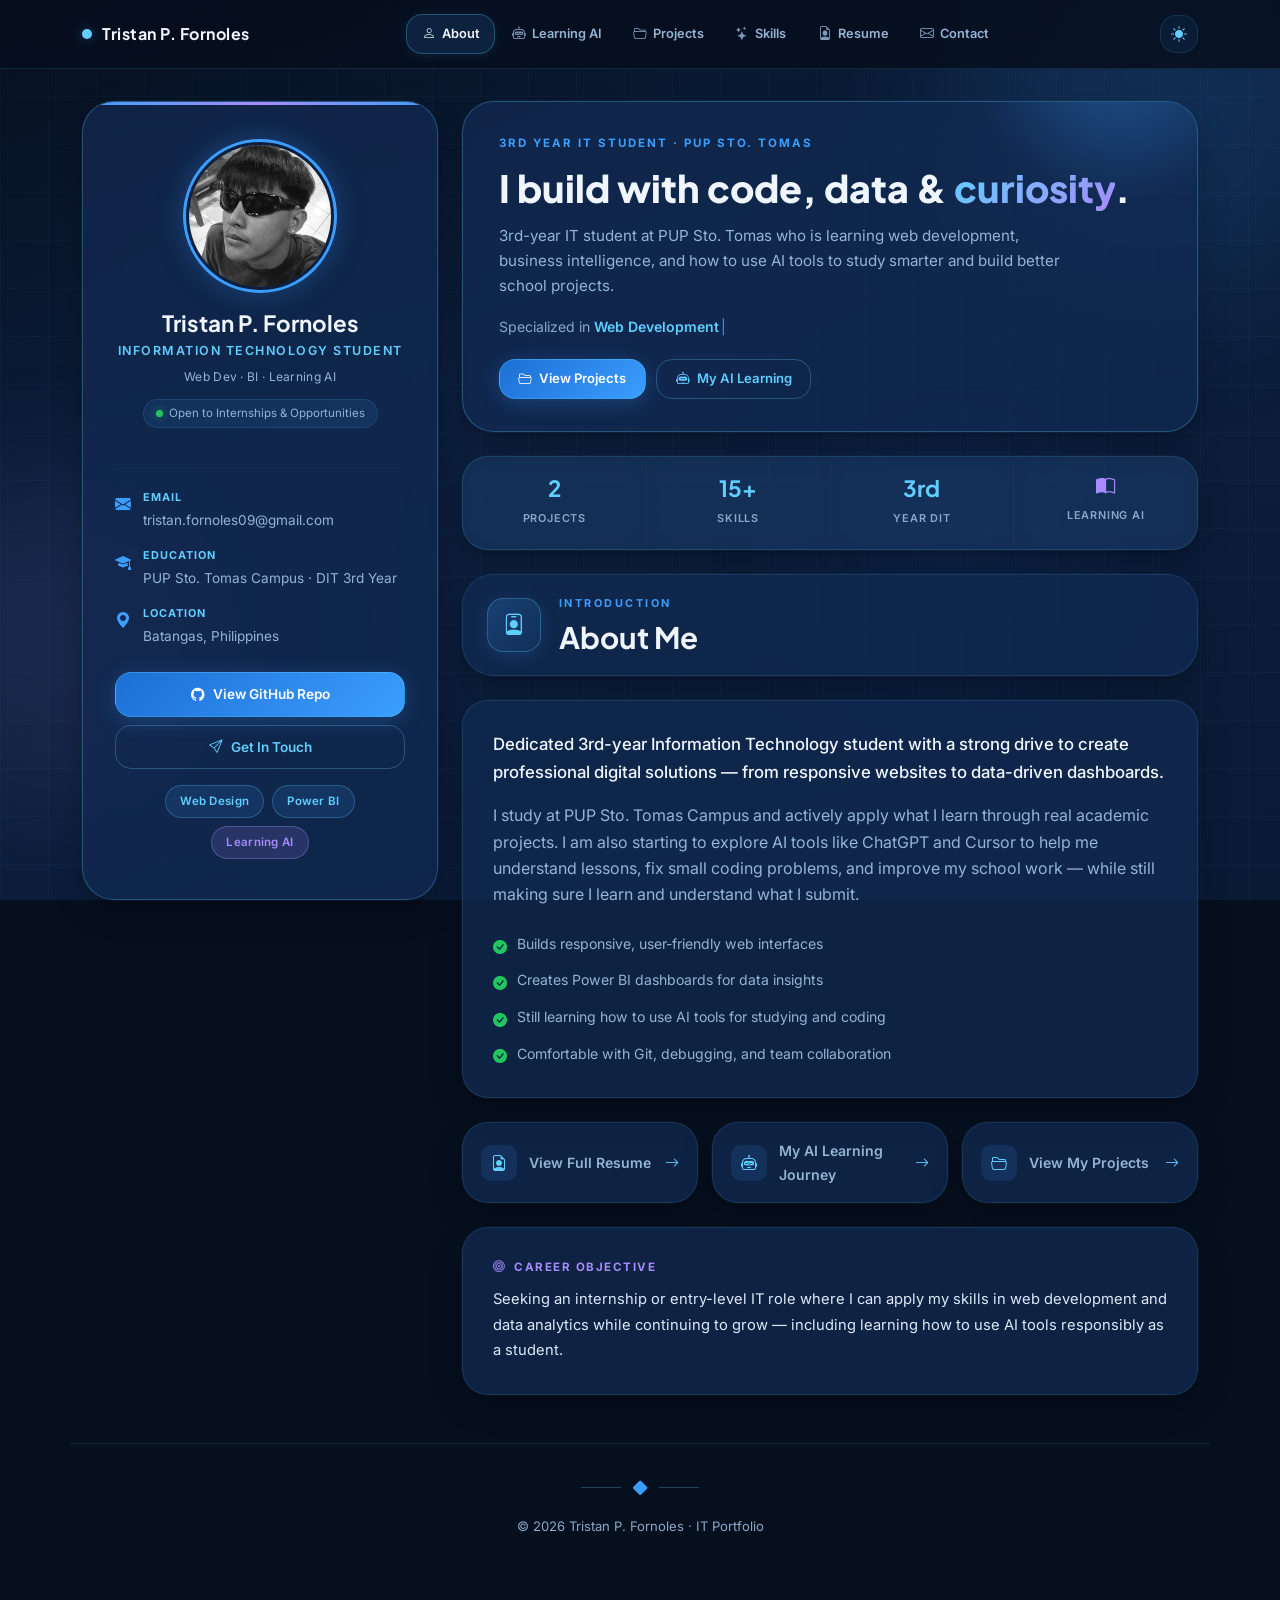
==== index.html @ d80a7897 "Update portfolio: remove Focus and set AI section to beginner learning tone" ====
<!DOCTYPE html>
<html lang="en">

<head>
    <meta charset="UTF-8">
    <meta name="viewport" content="width=device-width, initial-scale=1">
    <title>Tristan P. Fornoles | IT Portfolio</title>
    <meta name="description"
        content="Portfolio of Tristan P. Fornoles — 3rd Year IT Student skilled in web development, Power BI, data analytics, and currently learning how to use AI tools.">

    <link rel="preconnect" href="https://fonts.googleapis.com">
    <link rel="preconnect" href="https://fonts.gstatic.com" crossorigin>
    <link
        href="https://fonts.googleapis.com/css2?family=Inter:wght@400;500;600&family=Plus+Jakarta+Sans:wght@600;700;800&display=swap"
        rel="stylesheet">
    <link href="https://cdn.jsdelivr.net/npm/bootstrap@5.3.2/dist/css/bootstrap.min.css" rel="stylesheet">
    <link href="https://cdn.jsdelivr.net/npm/bootstrap-icons@1.11.3/font/bootstrap-icons.min.css" rel="stylesheet">
    <link rel="stylesheet" href="style_portfolio.css">
</head>

<body>

    <div class="bg-orbs" aria-hidden="true">
        <span class="orb orb-1"></span>
        <span class="orb orb-2"></span>
        <span class="orb orb-3"></span>
    </div>

    <header class="top-bar">
        <div class="container top-bar-inner">
            <a href="#about" class="brand-mark" data-nav="about">
                <span class="brand-dot"></span>
                Tristan P. Fornoles
            </a>
            <nav class="top-nav" aria-label="Main navigation">
                <a href="#about" data-nav="about"><i class="bi bi-person"></i> About</a>
                <a href="#ai" data-nav="ai"><i class="bi bi-robot"></i> Learning AI</a>
                <a href="#academic" data-nav="academic"><i class="bi bi-folder2-open"></i> Projects</a>
                <a href="#skills" data-nav="skills"><i class="bi bi-stars"></i> Skills</a>
                <a href="#resume" data-nav="resume"><i class="bi bi-file-earmark-person"></i> Resume</a>
                <a href="#contact" data-nav="contact"><i class="bi bi-envelope"></i> Contact</a>
            </nav>
            <div class="top-actions">
                <button type="button" class="icon-btn" id="themeToggle" aria-label="Toggle light mode">
                    <i class="bi bi-sun-fill"></i>
                </button>
                <button type="button" class="icon-btn menu-btn" id="menuToggle" aria-label="Open menu"
                    aria-expanded="false">
                    <i class="bi bi-list"></i>
                </button>
            </div>
        </div>
        <nav class="mobile-nav" id="mobileNav" aria-label="Mobile navigation">
            <a href="#about" data-nav="about"><i class="bi bi-person"></i> About</a>
            <a href="#ai" data-nav="ai"><i class="bi bi-robot"></i> Learning AI</a>
            <a href="#academic" data-nav="academic"><i class="bi bi-folder2-open"></i> Projects</a>
            <a href="#skills" data-nav="skills"><i class="bi bi-stars"></i> Skills</a>
            <a href="#resume" data-nav="resume"><i class="bi bi-file-earmark-person"></i> Resume</a>
            <a href="#contact" data-nav="contact"><i class="bi bi-envelope"></i> Contact</a>
        </nav>
    </header>

    <div class="container page-wrap pb-5">
        <div class="row g-4">

            <div class="col-lg-4">
                <div class="profile-card">
                    <div class="profile-img-container">
                        <img src="A02_tannnzxc/profgit.jpg" alt="Tristan P. Fornoles"
                            onerror="this.onerror=null;this.src='profile.jpg';">
                    </div>

                    <h3 class="profile-name">Tristan P. Fornoles</h3>
                    <p class="profile-role">Information Technology Student</p>
                    <p class="profile-tagline">Web Dev · BI · Learning AI</p>
                    <div class="profile-status">
                        <span class="status-dot"></span>
                        Open to Internships & Opportunities
                    </div>

                    <hr class="profile-divider">

                    <div class="profile-detail">
                        <div class="detail-row">
                            <i class="bi bi-envelope-fill"></i>
                            <div>
                                <strong>Email</strong>
                                <span>tristan.fornoles09@gmail.com</span>
                            </div>
                        </div>
                        <div class="detail-row">
                            <i class="bi bi-mortarboard-fill"></i>
                            <div>
                                <strong>Education</strong>
                                <span>PUP Sto. Tomas Campus · DIT 3rd Year</span>
                            </div>
                        </div>
                        <div class="detail-row">
                            <i class="bi bi-geo-alt-fill"></i>
                            <div>
                                <strong>Location</strong>
                                <span>Batangas, Philippines</span>
                            </div>
                        </div>
                    </div>

                    <div class="mt-4 d-grid gap-2">
                        <a href="https://github.com/tannnzxc/tannnzxc" target="_blank" rel="noopener"
                            class="btn btn-repo">
                            <i class="bi bi-github me-2"></i>View GitHub Repo
                        </a>
                        <a href="#contact" class="btn btn-outline-accent" data-nav="contact">
                            <i class="bi bi-send me-2"></i>Get In Touch
                        </a>
                    </div>

                    <div class="d-flex justify-content-center flex-wrap gap-2 mt-3">
                        <span class="badge-custom">Web Design</span>
                        <span class="badge-custom">Power BI</span>
                        <span class="badge-custom badge-ai">Learning AI</span>
                    </div>
                </div>
            </div>

            <div class="col-lg-8 main-content">

                <div class="page-views" id="pageViews">

                    <div class="page-view active" id="page-about" data-page="about">
                        <section class="hero-banner mb-4">
                            <div class="hero-glow"></div>
                            <p class="hero-eyebrow">3rd Year IT Student · PUP Sto. Tomas</p>
                            <h1 class="hero-title">I build with code, data &amp; <span class="gradient-text">curiosity</span>.
                            </h1>
                            <p class="hero-sub">
                                3rd-year IT student at PUP Sto. Tomas who is learning web development, business
                                intelligence, and how to use AI tools to study smarter and build better school projects.
                            </p>
                            <div class="hero-typed">
                                Specialized in <span id="typedText" class="typed-highlight"></span><span
                                    class="typed-cursor">|</span>
                            </div>
                            <div class="hero-actions">
                                <a href="#academic" class="btn btn-repo btn-sm-hero" data-nav="academic">
                                    <i class="bi bi-folder2-open me-2"></i>View Projects
                                </a>
                                <a href="#ai" class="btn btn-outline-accent btn-sm-hero" data-nav="ai">
                                    <i class="bi bi-robot me-2"></i>My AI Learning
                                </a>
                            </div>
                        </section>

                        <div class="stats-strip mb-4">
                            <div class="stat-item">
                                <strong data-count="2">0</strong>
                                <span>Projects</span>
                            </div>
                            <div class="stat-item">
                                <strong data-count="15" data-suffix="+">0+</strong>
                                <span>Skills</span>
                            </div>
                            <div class="stat-item">
                                <strong>3rd</strong>
                                <span>Year DIT</span>
                            </div>
                            <div class="stat-item stat-ai">
                                <strong><i class="bi bi-book-half"></i></strong>
                                <span>Learning AI</span>
                            </div>
                        </div>

                        <section class="page-section">
                            <div class="page-header">
                                <div class="page-header-icon"><i class="bi bi-person-badge"></i></div>
                                <div>
                                    <span class="section-label">Introduction</span>
                                    <h2 class="section-title mb-0">About Me</h2>
                                </div>
                            </div>
                            <div class="info-card about-card">
                                <p class="lead-highlight mb-3">
                                    Dedicated 3rd-year Information Technology student with a strong drive to create
                                    professional digital solutions — from responsive websites to data-driven dashboards.
                                </p>
                                <p class="lead-muted mb-4">
                                    I study at PUP Sto. Tomas Campus and actively apply what I learn through real
                                    academic
                                    projects. I am also starting to explore AI tools like ChatGPT and Cursor to help me
                                    understand lessons, fix small coding problems, and improve my school work — while
                                    still making sure I learn and understand what I submit.
                                </p>
                                <div class="about-highlights">
                                    <div class="highlight-item">
                                        <i class="bi bi-check-circle-fill"></i>
                                        <span>Builds responsive, user-friendly web interfaces</span>
                                    </div>
                                    <div class="highlight-item">
                                        <i class="bi bi-check-circle-fill"></i>
                                        <span>Creates Power BI dashboards for data insights</span>
                                    </div>
                                    <div class="highlight-item">
                                        <i class="bi bi-check-circle-fill"></i>
                                        <span>Still learning how to use AI tools for studying and coding</span>
                                    </div>
                                    <div class="highlight-item">
                                        <i class="bi bi-check-circle-fill"></i>
                                        <span>Comfortable with Git, debugging, and team collaboration</span>
                                    </div>
                                </div>
                            </div>

                            <div class="quick-nav-cards mt-4">
                                <a href="#resume" class="quick-nav-card quick-nav-resume" data-nav="resume">
                                    <i class="bi bi-file-earmark-person"></i>
                                    <span>View Full Resume</span>
                                    <i class="bi bi-arrow-right quick-arrow"></i>
                                </a>
                                <a href="#ai" class="quick-nav-card" data-nav="ai">
                                    <i class="bi bi-robot"></i>
                                    <span>My AI Learning Journey</span>
                                    <i class="bi bi-arrow-right quick-arrow"></i>
                                </a>
                                <a href="#academic" class="quick-nav-card" data-nav="academic">
                                    <i class="bi bi-folder2-open"></i>
                                    <span>View My Projects</span>
                                    <i class="bi bi-arrow-right quick-arrow"></i>
                                </a>
                            </div>

                            <div class="info-card objective-card mt-4">
                                <div class="objective-label"><i class="bi bi-bullseye"></i> Career Objective</div>
                                <p class="mb-0 objective-text">
                                    Seeking an internship or entry-level IT role where I can apply my skills in
                                    web development and data analytics while continuing to grow — including learning
                                    how to use AI tools responsibly as a student.
                                </p>
                            </div>
                        </section>
                    </div>

                    <div class="page-view" id="page-ai" data-page="ai">
                        <section class="page-section ai-section">
                            <div class="page-header">
                                <div class="page-header-icon page-header-icon-ai"><i class="bi bi-robot"></i></div>
                                <div>
                                    <span class="section-label">Still Learning</span>
                                    <h2 class="section-title mb-0">Learning to Use AI</h2>
                                </div>
                            </div>
                            <p class="section-intro ai-section-intro">
                                As a 3rd-year IT student, I am still a beginner when it comes to AI. I am not an expert
                                yet — I am just starting to learn how tools like ChatGPT and Cursor can help me study,
                                practice coding, and finish school projects. I always try to understand the answers I
                                get and use AI honestly as a student.
                            </p>

                            <div class="row g-4 mb-4">
                                <div class="col-md-6">
                                    <div class="ai-card">
                                        <div class="ai-card-top">
                                            <div class="ai-card-icon"><i class="bi bi-chat-dots"></i></div>
                                            <span class="ai-card-num">01</span>
                                        </div>
                                        <h5>Asking Basic Questions</h5>
                                        <p class="ai-card-text">
                                            I use ChatGPT to ask simple questions about IT topics, coding errors, and
                                            lessons I do not fully understand yet — then I read and practice the
                                            explanation on my own.
                                        </p>
                                        <span class="ai-card-tag">ChatGPT · Study Help</span>
                                    </div>
                                </div>
                                <div class="col-md-6">
                                    <div class="ai-card">
                                        <div class="ai-card-top">
                                            <div class="ai-card-icon"><i class="bi bi-terminal"></i></div>
                                            <span class="ai-card-num">02</span>
                                        </div>
                                        <h5>Trying AI in Coding</h5>
                                        <p class="ai-card-text">
                                            I am learning to use Cursor and similar tools to get small code suggestions,
                                            fix simple bugs, and see how other people write code — but I still review
                                            everything before submitting.
                                        </p>
                                        <span class="ai-card-tag">Cursor · Beginner</span>
                                    </div>
                                </div>
                                <div class="col-md-6">
                                    <div class="ai-card">
                                        <div class="ai-card-top">
                                            <div class="ai-card-icon"><i class="bi bi-pencil-square"></i></div>
                                            <span class="ai-card-num">03</span>
                                        </div>
                                        <h5>Learning Simple Prompts</h5>
                                        <p class="ai-card-text">
                                            I am still practicing how to write clear prompts — like explaining my
                                            problem, what language I use, and what output I need — so AI can give me
                                            better and easier-to-understand answers.
                                        </p>
                                        <span class="ai-card-tag">Basic Prompts</span>
                                    </div>
                                </div>
                                <div class="col-md-6">
                                    <div class="ai-card">
                                        <div class="ai-card-top">
                                            <div class="ai-card-icon"><i class="bi bi-journal-text"></i></div>
                                            <span class="ai-card-num">04</span>
                                        </div>
                                        <h5>Help with School Work</h5>
                                        <p class="ai-card-text">
                                            Sometimes I use AI to get ideas for documentation, README files, or report
                                            wording — then I rewrite it in my own words and check if it matches what I
                                            actually did in my project.
                                        </p>
                                        <span class="ai-card-tag">Docs · Reports</span>
                                    </div>
                                </div>
                            </div>

                            <div class="info-card ai-tools-card">
                                <div class="ai-tools-header">
                                    <div class="ai-tools-icon"><i class="bi bi-cpu"></i></div>
                                    <div>
                                        <h5 class="fw-bold mb-1">AI Tools I'm Exploring</h5>
                                        <p class="ai-tools-sub mb-0">Tools I am still learning to use as a student
                                        </p>
                                    </div>
                                </div>
                                <div class="ai-tool-grid">
                                    <div class="ai-tool-item">
                                        <span class="ai-tool-name"><i class="bi bi-chat-dots"></i> ChatGPT</span>
                                        <span class="ai-tool-desc">Asking questions &amp; studying IT topics</span>
                                    </div>
                                    <div class="ai-tool-item">
                                        <span class="ai-tool-name"><i class="bi bi-braces"></i> Cursor IDE</span>
                                        <span class="ai-tool-desc">Trying AI help while coding</span>
                                    </div>
                                    <div class="ai-tool-item">
                                        <span class="ai-tool-name"><i class="bi bi-github"></i> GitHub Copilot</span>
                                        <span class="ai-tool-desc">Still exploring code suggestions</span>
                                    </div>
                                    <div class="ai-tool-item">
                                        <span class="ai-tool-name"><i class="bi bi-search"></i> AI Search</span>
                                        <span class="ai-tool-desc">Finding tutorials &amp; explanations</span>
                                    </div>
                                </div>
                                <p class="ai-ethics-note mb-0 mt-3">
                                    <i class="bi bi-shield-check me-1"></i>
                                    I am still learning how to use AI properly. I do not copy answers blindly — I study
                                    them, test them, and make sure I understand my own work.
                                </p>
                            </div>
                        </section>
                    </div>

                    <div class="page-view" id="page-academic" data-page="academic">
                        <section class="page-section">
                            <div class="page-header">
                                <div class="page-header-icon"><i class="bi bi-folder2-open"></i></div>
                                <div>
                                    <span class="section-label">Portfolio</span>
                                    <h2 class="section-title mb-0">Academic Work</h2>
                                </div>
                            </div>
                            <div class="row g-4 projects-grid">
                                <div class="col-md-6">
                                    <div class="info-card project-card project-card-pro">
                                        <div class="project-meta">
                                            <span class="project-badge">Featured</span>
                                            <span class="project-tech">HTML · CSS · Bootstrap</span>
                                        </div>
                                        <div class="project-icon"><i class="bi bi-phone"></i></div>
                                        <h5 class="fw-bold mb-2">Activity 2 — Tannnzxc Store</h5>
                                        <p class="project-desc">Product specs page with glassmorphism UI design and
                                            detailed tech specifications for a modern mobile storefront.</p>
                                        <a href="A02_tannnzxc/index_A02.html" class="project-link">
                                            Visit Project <i class="bi bi-arrow-right"></i>
                                        </a>
                                    </div>
                                </div>

                                <div class="col-md-6">
                                    <div class="info-card project-card project-card-pro project-card-alt">
                                        <div class="project-meta">
                                            <span class="project-badge badge-warm">Live Demo</span>
                                            <span class="project-tech">JS · Bootstrap · API</span>
                                        </div>
                                        <div class="project-icon project-icon-warm"><i class="bi bi-cup-hot"></i></div>
                                        <h5 class="fw-bold mb-2">Midterms — The Coffee House</h5>
                                        <p class="project-desc">Interactive café menu with coffee, juices, desserts,
                                            and a full ordering system with cart and customization.</p>
                                        <a href="midtermss/index.html" class="project-link">
                                            Visit Project <i class="bi bi-arrow-right"></i>
                                        </a>
                                    </div>
                                </div>
                            </div>
                        </section>
                    </div>

                    <div class="page-view" id="page-skills" data-page="skills">
                        <section class="page-section">
                            <div class="page-header">
                                <div class="page-header-icon page-header-icon-skills"><i class="bi bi-stars"></i></div>
                                <div>
                                    <span class="section-label">Expertise</span>
                                    <h2 class="section-title mb-0">Technical Skills</h2>
                                </div>
                            </div>
                            <div class="row g-4 mb-4">

                                <div class="col-md-6">
                                    <div class="skill-card">
                                        <div class="skill-card-header">
                                            <div class="skill-icon dev"><i class="bi bi-code-slash"></i></div>
                                            <h6>Web Development</h6>
                                        </div>
                                        <div class="skill-tags">
                                            <span class="skill-tag">HTML &amp; CSS</span>
                                            <span class="skill-tag">Bootstrap</span>
                                            <span class="skill-tag">JavaScript</span>
                                            <span class="skill-tag">Responsive Design</span>
                                        </div>
                                    </div>
                                </div>

                                <div class="col-md-6">
                                    <div class="skill-card skill-card-ai">
                                        <div class="skill-card-header">
                                            <div class="skill-icon ai"><i class="bi bi-robot"></i></div>
                                            <h6>Learning AI</h6>
                                        </div>
                                        <div class="skill-tags">
                                            <span class="skill-tag highlight">ChatGPT Basics</span>
                                            <span class="skill-tag highlight">Cursor (Beginner)</span>
                                            <span class="skill-tag highlight">Simple Prompts</span>
                                            <span class="skill-tag highlight">AI for Studying</span>
                                        </div>
                                    </div>
                                </div>

                                <div class="col-md-6">
                                    <div class="skill-card">
                                        <div class="skill-card-header">
                                            <div class="skill-icon bi"><i class="bi bi-bar-chart-line"></i></div>
                                            <h6>Business Intelligence</h6>
                                        </div>
                                        <div class="skill-tags">
                                            <span class="skill-tag highlight">Power BI</span>
                                            <span class="skill-tag highlight">Dashboard Creation</span>
                                            <span class="skill-tag highlight">Data Analysis &amp; Reporting</span>
                                        </div>
                                    </div>
                                </div>

                                <div class="col-md-6">
                                    <div class="skill-card">
                                        <div class="skill-card-header">
                                            <div class="skill-icon tools"><i class="bi bi-tools"></i></div>
                                            <h6>Core Tools</h6>
                                        </div>
                                        <div class="skill-tags">
                                            <span class="skill-tag">VS Code / Cursor</span>
                                            <span class="skill-tag">Chrome DevTools</span>
                                            <span class="skill-tag">Git &amp; GitHub</span>
                                        </div>
                                    </div>
                                </div>
                            </div>

                            <div class="info-card skill-levels-card">
                                <h5 class="fw-bold mb-4">Proficiency Overview</h5>
                                <div class="skill-level">
                                    <div class="skill-level-head">
                                        <span>Web Development</span>
                                        <span>85%</span>
                                    </div>
                                    <div class="skill-bar">
                                        <div class="skill-bar-fill" data-width="85%"></div>
                                    </div>
                                </div>
                                <div class="skill-level">
                                    <div class="skill-level-head">
                                        <span>Learning to Use AI</span>
                                        <span>35%</span>
                                    </div>
                                    <div class="skill-bar">
                                        <div class="skill-bar-fill ai-bar" data-width="35%"></div>
                                    </div>
                                </div>
                                <div class="skill-level">
                                    <div class="skill-level-head">
                                        <span>Power BI &amp; Data</span>
                                        <span>75%</span>
                                    </div>
                                    <div class="skill-bar">
                                        <div class="skill-bar-fill bi-bar" data-width="75%"></div>
                                    </div>
                                </div>
                                <div class="skill-level mb-0">
                                    <div class="skill-level-head">
                                        <span>System Administration</span>
                                        <span>70%</span>
                                    </div>
                                    <div class="skill-bar">
                                        <div class="skill-bar-fill sys-bar" data-width="70%"></div>
                                    </div>
                                </div>
                            </div>
                        </section>
                    </div>

                    </section>
                </div>

                <div class="page-view" id="page-resume" data-page="resume">
                    <section class="page-section" id="resumePrint">
                        <div class="page-header">
                            <div class="page-header-icon page-header-icon-resume"><i
                                    class="bi bi-file-earmark-person"></i></div>
                            <div>
                                <span class="section-label">Professional Profile</span>
                                <h2 class="section-title mb-0">Resume Overview</h2>
                            </div>
                        </div>

                        <p class="section-intro mb-4">
                            A complete snapshot of my education, skills, and experience — ready for employers and
                            recruiters.
                        </p>

                        <div class="info-card resume-block mb-4">
                            <h5 class="resume-block-title"><i class="bi bi-bullseye"></i> Career Objective</h5>
                            <p class="resume-text mb-0">
                                Motivated 3rd-year IT student at PUP Sto. Tomas Campus with hands-on experience in
                                building responsive websites and Power BI dashboards. I am also beginning to learn how
                                AI tools can support my studies and school projects.
                                Looking to contribute to a team that values innovation, continuous learning, and
                                practical problem-solving.
                            </p>
                        </div>

                        <div class="row g-4 mb-4">
                            <div class="col-lg-6">
                                <div class="info-card resume-block h-100">
                                    <h5 class="resume-block-title"><i class="bi bi-mortarboard"></i> Education</h5>
                                    <div class="timeline">
                                        <div class="timeline-item">
                                            <div class="timeline-dot"></div>
                                            <div class="timeline-content">
                                                <span class="timeline-date">2024 — Present</span>
                                                <h6>Diploma in Information Technology</h6>
                                                <p class="resume-meta">Polytechnic University of the Philippines — Sto.
                                                    Tomas Campus</p>
                                                <p class="resume-text small mb-0">3rd Year · DIT · Web Development,
                                                    Business Intelligence, Learning AI Tools</p>
                                            </div>
                                        </div>
                                        <div class="timeline-item">
                                            <div class="timeline-dot"></div>
                                            <div class="timeline-content">
                                                <span class="timeline-date">2022 — 2024</span>
                                                <h6>Tanauan Institute</h6>
                                            </div>
                                        </div>
                                        <div class="timeline-item">
                                            <div class="timeline-dot timeline-dot-muted"></div>
                                            <div class="timeline-content">
                                                <span class="timeline-date">Relevant Coursework</span>
                                                <p class="resume-text small mb-0">Web Development · Database Systems ·
                                                    Networking · System Administration · Data Analytics · IT
                                                    Fundamentals</p>
                                            </div>
                                        </div>
                                    </div>
                                </div>
                            </div>
                            <div class="col-lg-6">
                                <div class="info-card resume-block h-100">
                                    <h5 class="resume-block-title"><i class="bi bi-briefcase"></i> Experience &amp;
                                        Projects</h5>
                                    <div class="timeline">
                                        <div class="timeline-item">
                                            <div class="timeline-dot"></div>
                                            <div class="timeline-content">
                                                <span class="timeline-date">Academic · 2025</span>
                                                <h6>The Coffee House — Full Web App</h6>
                                                <p class="resume-text small">Built an interactive café menu with
                                                    ordering system, cart, filters, and responsive UI using JavaScript
                                                    and Bootstrap.</p>
                                            </div>
                                        </div>
                                        <div class="timeline-item">
                                            <div class="timeline-dot"></div>
                                            <div class="timeline-content">
                                                <span class="timeline-date">Academic · 2025</span>
                                                <h6>Tannnzxc Store — Product Specs Page</h6>
                                                <p class="resume-text small">Designed a glassmorphism product page with
                                                    detailed mobile specifications and modern layout.</p>
                                            </div>
                                        </div>
                                        <div class="timeline-item">
                                            <div class="timeline-dot timeline-dot-muted"></div>
                                            <div class="timeline-content">
                                                <span class="timeline-date">Ongoing</span>
                                                <h6>Personal Portfolio &amp; GitHub</h6>
                                                <p class="resume-text small mb-0">Maintaining portfolio website and
                                                    academic projects on GitHub with version control best practices.</p>
                                            </div>
                                        </div>
                                    </div>
                                </div>
                            </div>
                        </div>

                        <div class="row g-4 mb-4">
                            <div class="col-md-6">
                                <div class="info-card resume-block h-100">
                                    <h5 class="resume-block-title"><i class="bi bi-award"></i> Certifications &amp;
                                        Learning</h5>
                                    <ul class="resume-list">
                                        <li><span class="resume-list-badge">In Progress</span> Cisco Networking &amp; IT
                                            Essentials</li>
                                        <li><span class="resume-list-badge">In Progress</span> Power BI &amp; Data
                                            Visualization</li>
                                        <li><span class="resume-list-badge">Completed</span> Web Development (HTML, CSS,
                                            Bootstrap, JS)</li>
                                        <li><span class="resume-list-badge">Completed</span> Git &amp; GitHub Version
                                            Control</li>
                                        <li><span class="resume-list-badge">Self-Study</span> Learning AI Tools
                                            (ChatGPT, Cursor — Beginner)</li>
                                        <li><span class="resume-list-badge">Academic</span> System Administration &amp;
                                            Networking Labs</li>
                                    </ul>
                                    <p class="resume-note mb-0"><i class="bi bi-info-circle me-1"></i> Update this
                                        section when you earn official certificates.</p>
                                </div>
                            </div>
                            <div class="col-md-6">
                                <div class="info-card resume-block h-100">
                                    <h5 class="resume-block-title"><i class="bi bi-people"></i> Soft Skills</h5>
                                    <div class="soft-skills-grid">
                                        <span class="soft-skill"><i class="bi bi-lightbulb"></i> Problem Solving</span>
                                        <span class="soft-skill"><i class="bi bi-people-fill"></i> Teamwork</span>
                                        <span class="soft-skill"><i class="bi bi-chat-dots"></i> Communication</span>
                                        <span class="soft-skill"><i class="bi bi-clock"></i> Time Management</span>
                                        <span class="soft-skill"><i class="bi bi-arrow-repeat"></i> Adaptability</span>
                                        <span class="soft-skill"><i class="bi bi-search"></i> Critical Thinking</span>
                                        <span class="soft-skill"><i class="bi bi-book"></i> Fast Learner</span>
                                        <span class="soft-skill"><i class="bi bi-shield-check"></i>
                                            Accountability</span>
                                    </div>
                                    <h6 class="resume-subtitle mt-4">Languages</h6>
                                    <div class="lang-bars">
                                        <div class="lang-item">
                                            <span>English</span>
                                            <div class="lang-bar">
                                                <div class="lang-fill" style="width:85%"></div>
                                            </div>
                                            <span class="lang-level">Professional</span>
                                        </div>
                                        <div class="lang-item">
                                            <span>Filipino</span>
                                            <div class="lang-bar">
                                                <div class="lang-fill" style="width:100%"></div>
                                            </div>
                                            <span class="lang-level">Native</span>
                                        </div>
                                    </div>
                                </div>
                            </div>
                        </div>

                        <div class="info-card resume-block resume-goals">
                            <h5 class="resume-block-title"><i class="bi bi-rocket-takeoff"></i> Career Goals</h5>
                            <div class="goals-grid">
                                <div class="goal-item">
                                    <strong>Short-term</strong>
                                    <p class="mb-0">Secure an IT internship and contribute to real-world web or data
                                        projects.</p>
                                </div>
                                <div class="goal-item">
                                    <strong>Mid-term</strong>
                                    <p class="mb-0">Grow as a full-stack or BI developer with industry certifications.
                                    </p>
                                </div>
                                <div class="goal-item">
                                    <strong>Long-term</strong>
                                    <p class="mb-0">Keep learning IT skills and explore how AI can help in real projects.
                                    </p>
                                </div>
                            </div>
                        </div>
                    </section>
                </div>

                <div class="page-view" id="page-contact" data-page="contact">
                    <section class="page-section">
                        <div class="page-header">
                            <div class="page-header-icon page-header-icon-contact"><i class="bi bi-envelope-heart"></i>
                            </div>
                            <div>
                                <span class="section-label">Let's Connect</span>
                                <h2 class="section-title mb-0">Contact Me</h2>
                            </div>
                        </div>
                        <div class="info-card contact-card">
                            <p class="lead-muted mb-4">
                                Interested in an internship, freelance project, or collaboration? I'd love to hear from
                                you.
                            </p>
                            <div class="contact-info-grid mb-4">
                                <div class="contact-info-item">
                                    <i class="bi bi-envelope-fill"></i>
                                    <div>
                                        <strong>Email</strong>
                                        <span>tristan.fornoles09@gmail.com</span>
                                    </div>
                                </div>
                                <div class="contact-info-item">
                                    <i class="bi bi-geo-alt-fill"></i>
                                    <div>
                                        <strong>Location</strong>
                                        <span>Batangas, Philippines</span>
                                    </div>
                                </div>
                                <div class="contact-info-item">
                                    <i class="bi bi-mortarboard-fill"></i>
                                    <div>
                                        <strong>Education</strong>
                                        <span>PUP Sto. Tomas · DIT 3rd Year</span>
                                    </div>
                                </div>
                            </div>
                            <div class="contact-actions">
                                <a href="mailto:tristan.fornoles09@gmail.com" class="btn btn-repo">
                                    <i class="bi bi-envelope me-2"></i>Send Email
                                </a>
                                <button type="button" class="btn btn-outline-accent" id="copyEmail"
                                    data-email="tristan.fornoles09@gmail.com">
                                    <i class="bi bi-clipboard me-2"></i>Copy Email
                                </button>
                                <a href="#resume" class="btn btn-resume-outline" data-nav="resume">
                                    <i class="bi bi-file-earmark-person me-2"></i>View Resume
                                </a>
                                <a href="https://github.com/tannnzxc" target="_blank" rel="noopener"
                                    class="btn btn-ghost">
                                    <i class="bi bi-github me-2"></i>GitHub Profile
                                </a>
                            </div>
                        </div>
                    </section>
                </div>

            </div>

            <footer class="site-footer-portfolio">
                <div class="footer-divider">
                    <span></span>
                    <i class="bi bi-diamond-fill"></i>
                    <span></span>
                </div>
                <p class="mb-0">&copy; 2026 Tristan P. Fornoles · IT Portfolio</p>
            </footer>

        </div>
    </div>
    </div>

    <button type="button" class="back-top" id="backTop" aria-label="Back to top">
        <i class="bi bi-arrow-up"></i>
    </button>

    <div class="toast-msg" id="toast" role="status" aria-live="polite"></div>

    <div class="page-loader" id="pageLoader" aria-hidden="true"></div>

    <script src="portfolio.js"></script>
</body>

</html>
---- style_portfolio.css ----
:root {
    --bg-deep: #060f1e;
    --bg-mid: #0c1f3d;
    --bg-light: #122a52;
    --surface: rgba(18, 42, 82, 0.75);
    --surface-solid: #132d56;
    --surface-hover: rgba(22, 52, 98, 0.9);
    --text: #f0f6ff;
    --text-muted: #94b4d4;
    --text-dim: #8aa8c8;
    --text-readable: #dceaf8;
    --text-body: #bdd4ee;
    --primary: #3b9eff;
    --primary-glow: rgba(59, 158, 255, 0.35);
    --accent: #60cfff;
    --accent-gold: #c9a84c;
    --accent-ai: #a78bfa;
    --accent-ai-glow: rgba(167, 139, 250, 0.35);
    --border: rgba(96, 207, 255, 0.12);
    --border-bright: rgba(96, 207, 255, 0.28);
    --shadow: 0 8px 32px rgba(0, 0, 0, 0.35);
    --shadow-glow: 0 8px 32px rgba(59, 158, 255, 0.15);
    --shadow-card: 0 4px 6px rgba(0, 0, 0, 0.12), 0 12px 32px rgba(0, 0, 0, 0.22), 0 0 0 1px rgba(96, 207, 255, 0.06);
    --shadow-card-hover: 0 8px 16px rgba(0, 0, 0, 0.18), 0 20px 48px rgba(59, 158, 255, 0.18), 0 0 0 1px rgba(96, 207, 255, 0.14);
    --radius: 26px;
    --radius-sm: 16px;
    --radius-lg: 32px;
    --font-display: 'Plus Jakarta Sans', system-ui, sans-serif;
    --font-body: 'Inter', system-ui, sans-serif;
    --orb-opacity: 0.55;
}

[data-theme="light"] {
    --bg-deep: #e8f0fa;
    --bg-mid: #d4e4f7;
    --bg-light: #c5d9f2;
    --surface: rgba(255, 255, 255, 0.88);
    --surface-solid: #ffffff;
    --surface-hover: rgba(255, 255, 255, 0.95);
    --text: #0a1628;
    --text-muted: #3d5a80;
    --text-dim: #5c7a9e;
    --text-readable: #1e3a5f;
    --text-body: #2d4a6e;
    --primary: #1d6fd4;
    --primary-glow: rgba(29, 111, 212, 0.25);
    --accent: #0e7fd4;
    --border: rgba(29, 111, 212, 0.15);
    --border-bright: rgba(29, 111, 212, 0.3);
    --shadow: 0 8px 32px rgba(10, 22, 40, 0.1);
    --shadow-glow: 0 8px 32px rgba(29, 111, 212, 0.12);
    --shadow-card: 0 4px 6px rgba(10, 22, 40, 0.04), 0 12px 32px rgba(10, 22, 40, 0.08), 0 0 0 1px rgba(29, 111, 212, 0.08);
    --shadow-card-hover: 0 8px 16px rgba(10, 22, 40, 0.08), 0 20px 48px rgba(29, 111, 212, 0.14), 0 0 0 1px rgba(29, 111, 212, 0.15);
    --orb-opacity: 0.25;
}

[data-theme="light"] body::before {
    background-image:
        linear-gradient(rgba(29, 111, 212, 0.05) 1px, transparent 1px),
        linear-gradient(90deg, rgba(29, 111, 212, 0.05) 1px, transparent 1px);
}

* { box-sizing: border-box; }

html { scroll-behavior: smooth; }

body {
    background: var(--bg-deep);
    background-image:
        linear-gradient(160deg, var(--bg-deep) 0%, var(--bg-mid) 40%, #0a1a35 100%),
        radial-gradient(ellipse at 20% 0%, rgba(59, 158, 255, 0.18) 0%, transparent 55%),
        radial-gradient(ellipse at 80% 100%, rgba(37, 99, 235, 0.12) 0%, transparent 50%);
    background-attachment: fixed;
    color: var(--text);
    font-family: var(--font-body);
    min-height: 100vh;
    line-height: 1.65;
    transition: background 0.4s, color 0.3s;
}

[data-theme="light"] body {
    background-image:
        linear-gradient(160deg, var(--bg-deep) 0%, var(--bg-mid) 50%, #c8daf0 100%),
        radial-gradient(ellipse at 20% 0%, rgba(29, 111, 212, 0.12) 0%, transparent 55%);
}

body::before {
    content: '';
    position: fixed;
    inset: 0;
    background-image:
        linear-gradient(rgba(96, 207, 255, 0.03) 1px, transparent 1px),
        linear-gradient(90deg, rgba(96, 207, 255, 0.03) 1px, transparent 1px);
    background-size: 48px 48px;
    pointer-events: none;
    z-index: 0;
}

.bg-orbs {
    position: fixed;
    inset: 0;
    pointer-events: none;
    z-index: 0;
    overflow: hidden;
}

.orb {
    position: absolute;
    border-radius: 50%;
    filter: blur(80px);
    opacity: var(--orb-opacity);
    animation: floatOrb 18s ease-in-out infinite;
}

.orb-1 {
    width: 420px;
    height: 420px;
    background: rgba(59, 158, 255, 0.22);
    top: -120px;
    right: -80px;
}

.orb-2 {
    width: 320px;
    height: 320px;
    background: rgba(167, 139, 250, 0.18);
    bottom: 10%;
    left: -100px;
    animation-delay: -6s;
}

.orb-3 {
    width: 260px;
    height: 260px;
    background: rgba(37, 99, 235, 0.15);
    top: 45%;
    right: 15%;
    animation-delay: -12s;
}

@keyframes floatOrb {
    0%, 100% { transform: translate(0, 0) scale(1); }
    33% { transform: translate(30px, -20px) scale(1.05); }
    66% { transform: translate(-20px, 25px) scale(0.95); }
}

.page-wrap {
    position: relative;
    z-index: 1;
}

.top-bar {
    background: rgba(6, 15, 30, 0.85);
    backdrop-filter: blur(16px);
    border-bottom: 1px solid var(--border);
    padding: 0.85rem 0 0;
    margin-bottom: 2rem;
    position: sticky;
    top: 0;
    z-index: 100;
    transition: box-shadow 0.3s, background 0.3s;
}

[data-theme="light"] .top-bar {
    background: rgba(255, 255, 255, 0.9);
}

.top-bar.scrolled {
    box-shadow: 0 4px 24px rgba(0, 0, 0, 0.2);
}

.top-bar-inner {
    display: flex;
    align-items: center;
    justify-content: space-between;
    gap: 1rem;
    padding-bottom: 0.85rem;
}

.brand-mark {
    font-family: var(--font-display);
    font-weight: 700;
    font-size: 1rem;
    color: var(--text);
    letter-spacing: 0.5px;
    display: flex;
    align-items: center;
    gap: 10px;
    text-decoration: none;
}

.brand-dot {
    width: 10px;
    height: 10px;
    border-radius: 50%;
    background: var(--accent);
    box-shadow: 0 0 12px var(--primary-glow);
    animation: pulse 2.5s ease infinite;
}

@keyframes pulse {
    0%, 100% { opacity: 1; box-shadow: 0 0 12px var(--primary-glow); }
    50% { opacity: 0.7; box-shadow: 0 0 20px var(--primary-glow); }
}

.top-nav {
    display: flex;
    gap: 0.15rem;
}

.top-nav a,
.mobile-nav a {
    color: var(--text-muted);
    text-decoration: none;
    font-size: 0.8rem;
    font-weight: 600;
    padding: 0.5rem 0.9rem;
    border-radius: var(--radius-sm);
    transition: color 0.2s, background 0.2s, box-shadow 0.2s;
    display: inline-flex;
    align-items: center;
    gap: 6px;
}

.top-nav a i,
.mobile-nav a i {
    font-size: 0.85rem;
    opacity: 0.85;
}

.top-nav a:hover,
.top-nav a.active,
.mobile-nav a:hover,
.mobile-nav a.active {
    color: var(--text);
    background: rgba(59, 158, 255, 0.14);
    box-shadow: 0 2px 12px rgba(59, 158, 255, 0.12);
}

.top-nav a.active,
.mobile-nav a.active {
    border: 1px solid var(--border-bright);
}

.top-actions {
    display: flex;
    align-items: center;
    gap: 0.35rem;
}

.icon-btn {
    width: 38px;
    height: 38px;
    border-radius: var(--radius-sm);
    border: 1px solid var(--border);
    background: rgba(59, 158, 255, 0.08);
    color: var(--accent);
    display: flex;
    align-items: center;
    justify-content: center;
    cursor: pointer;
    transition: background 0.2s, border-color 0.2s, transform 0.2s;
}

.icon-btn:hover {
    background: rgba(59, 158, 255, 0.18);
    border-color: var(--border-bright);
    transform: translateY(-1px);
}

.menu-btn { display: none; }

.mobile-nav {
    display: none;
    flex-direction: column;
    gap: 0.25rem;
    padding: 0 0 1rem;
    border-top: 1px solid var(--border);
    margin-top: 0;
    max-height: 0;
    overflow: hidden;
    opacity: 0;
    transition: max-height 0.35s ease, opacity 0.3s, padding 0.3s;
}

.mobile-nav.open {
    display: flex;
    max-height: 320px;
    opacity: 1;
    padding: 0.75rem 0 1rem;
}

.hero-banner {
    position: relative;
    background: var(--surface);
    backdrop-filter: blur(20px);
    border: 1px solid var(--border-bright);
    border-radius: var(--radius-lg);
    padding: 2rem 2.25rem;
    overflow: hidden;
    box-shadow: var(--shadow-card);
    transition: box-shadow 0.35s ease;
}

.hero-banner:hover {
    box-shadow: var(--shadow-card-hover);
}

.hero-glow {
    position: absolute;
    top: -60%;
    right: -10%;
    width: 300px;
    height: 300px;
    background: radial-gradient(circle, var(--primary-glow) 0%, transparent 70%);
    pointer-events: none;
}

.hero-eyebrow {
    font-size: 0.72rem;
    font-weight: 700;
    letter-spacing: 2px;
    text-transform: uppercase;
    color: var(--primary);
    margin-bottom: 0.75rem;
}

.hero-title {
    font-family: var(--font-display);
    font-weight: 800;
    font-size: clamp(1.65rem, 4vw, 2.35rem);
    line-height: 1.2;
    margin-bottom: 0.85rem;
    color: var(--text);
}

.gradient-text {
    background: linear-gradient(135deg, var(--accent), var(--accent-ai));
    -webkit-background-clip: text;
    background-clip: text;
    -webkit-text-fill-color: transparent;
}

.hero-sub {
    color: var(--text-muted);
    font-size: 0.95rem;
    max-width: 580px;
    margin-bottom: 1rem;
}

.hero-typed {
    font-size: 0.88rem;
    color: var(--text-dim);
    margin-bottom: 1.35rem;
    min-height: 1.5em;
}

.typed-highlight {
    color: var(--accent);
    font-weight: 600;
}

.typed-cursor {
    color: var(--primary);
    animation: blink 1s step-end infinite;
    margin-left: 2px;
}

@keyframes blink {
    50% { opacity: 0; }
}

.hero-actions {
    display: flex;
    flex-wrap: wrap;
    gap: 0.65rem;
}

.btn-sm-hero {
    padding: 0.55rem 1.15rem !important;
    font-size: 0.82rem !important;
}

.profile-card {
    background: var(--surface);
    backdrop-filter: blur(20px);
    border-radius: var(--radius-lg);
    padding: 2.5rem 2rem;
    border: 1px solid var(--border-bright);
    box-shadow: var(--shadow-card);
    position: sticky;
    top: 80px;
    text-align: center;
    overflow: hidden;
    transition: box-shadow 0.35s ease, transform 0.35s ease;
}

.profile-card:hover {
    box-shadow: var(--shadow-card-hover);
    transform: translateY(-2px);
}

.profile-card::before {
    content: '';
    position: absolute;
    top: 0;
    left: 0;
    right: 0;
    height: 3px;
    background: linear-gradient(90deg, var(--primary), var(--accent-ai), var(--primary));
}

.profile-img-container {
    width: 148px;
    height: 148px;
    border-radius: 50%;
    margin: 0 auto 1.25rem;
    overflow: hidden;
    border: 3px solid var(--bg-mid);
    outline: 3px solid var(--primary);
    box-shadow: 0 0 30px var(--primary-glow);
    background: var(--bg-light);
    position: relative;
}

.profile-img-container img {
    width: 100%;
    height: 100%;
    object-fit: cover;
    display: block;
}

.profile-name {
    font-family: var(--font-display);
    font-weight: 700;
    font-size: 1.4rem;
    color: var(--text);
    margin-bottom: 0.3rem;
}

.profile-role {
    color: var(--accent);
    font-size: 0.78rem;
    font-weight: 600;
    letter-spacing: 1.5px;
    text-transform: uppercase;
    margin-bottom: 0.35rem;
}

.profile-tagline {
    font-size: 0.75rem;
    color: var(--text-muted);
    margin-bottom: 0.65rem;
    letter-spacing: 0.3px;
}

.profile-status {
    display: inline-flex;
    align-items: center;
    gap: 6px;
    font-size: 0.72rem;
    color: var(--text-muted);
    background: rgba(59, 158, 255, 0.1);
    border: 1px solid var(--border);
    padding: 4px 12px;
    border-radius: 50px;
    margin-bottom: 1.25rem;
}

.status-dot {
    width: 7px;
    height: 7px;
    border-radius: 50%;
    background: #22c55e;
    box-shadow: 0 0 8px rgba(34, 197, 94, 0.6);
}

.profile-divider {
    border: none;
    border-top: 1px solid var(--border);
    margin: 1.25rem 0;
}

.profile-detail {
    text-align: left;
    font-size: 0.85rem;
}

.profile-detail strong {
    color: var(--accent);
    font-size: 0.68rem;
    text-transform: uppercase;
    letter-spacing: 1px;
    display: block;
    margin-bottom: 2px;
}

.profile-detail span {
    color: var(--text-muted);
}

.detail-row {
    display: flex;
    align-items: flex-start;
    gap: 12px;
    margin-bottom: 1rem;
}

.detail-row i {
    color: var(--primary);
    font-size: 1rem;
    margin-top: 2px;
    flex-shrink: 0;
}

.btn-repo {
    background: linear-gradient(135deg, #1d6fd4, var(--primary));
    color: white;
    border: 1px solid rgba(96, 207, 255, 0.3);
    border-radius: var(--radius-sm);
    font-weight: 600;
    font-size: 0.85rem;
    padding: 0.7rem 1rem;
    transition: transform 0.2s, box-shadow 0.2s;
    text-decoration: none;
    display: inline-flex;
    align-items: center;
    justify-content: center;
    box-shadow: 0 4px 20px rgba(59, 158, 255, 0.25);
}

.btn-repo:hover {
    color: white;
    transform: translateY(-2px);
    box-shadow: 0 8px 28px rgba(59, 158, 255, 0.4);
}

.btn-outline-accent {
    background: transparent;
    color: var(--accent);
    border: 1px solid var(--border-bright);
    border-radius: var(--radius-sm);
    font-weight: 600;
    font-size: 0.85rem;
    padding: 0.7rem 1rem;
    text-decoration: none;
    display: inline-flex;
    align-items: center;
    justify-content: center;
    transition: background 0.2s, transform 0.2s, color 0.2s;
    cursor: pointer;
}

.btn-outline-accent:hover {
    background: rgba(59, 158, 255, 0.12);
    color: var(--text);
    transform: translateY(-2px);
}

.btn-ghost {
    background: rgba(6, 15, 30, 0.3);
    color: var(--text-muted);
    border: 1px solid var(--border);
    border-radius: 12px;
    font-weight: 600;
    font-size: 0.85rem;
    padding: 0.7rem 1rem;
    text-decoration: none;
    display: inline-flex;
    align-items: center;
    justify-content: center;
    transition: background 0.2s, color 0.2s, transform 0.2s;
}

[data-theme="light"] .btn-ghost {
    background: rgba(255, 255, 255, 0.6);
}

.btn-ghost:hover {
    background: rgba(59, 158, 255, 0.1);
    color: var(--text);
    transform: translateY(-2px);
}

.btn-resume {
    background: linear-gradient(135deg, #7c3aed, #a78bfa);
    color: white;
    border: 1px solid rgba(167, 139, 250, 0.4);
    border-radius: var(--radius-sm);
    font-weight: 600;
    font-size: 0.85rem;
    padding: 0.7rem 1rem;
    cursor: pointer;
    display: inline-flex;
    align-items: center;
    justify-content: center;
    box-shadow: 0 4px 20px rgba(167, 139, 250, 0.3);
    transition: transform 0.2s, box-shadow 0.2s;
}

.btn-resume:hover {
    color: white;
    transform: translateY(-2px);
    box-shadow: 0 8px 28px rgba(167, 139, 250, 0.45);
}

.btn-resume-outline {
    background: rgba(167, 139, 250, 0.1);
    color: #c4b5fd;
    border: 1px solid rgba(167, 139, 250, 0.35);
    border-radius: var(--radius-sm);
    font-weight: 600;
    font-size: 0.85rem;
    padding: 0.7rem 1rem;
    text-decoration: none;
    display: inline-flex;
    align-items: center;
    justify-content: center;
    transition: background 0.2s, transform 0.2s, color 0.2s;
    cursor: pointer;
}

.btn-resume-outline:hover {
    background: rgba(167, 139, 250, 0.2);
    color: var(--text);
    transform: translateY(-2px);
}

.objective-card {
    border-left: 4px solid var(--accent-ai);
    background: linear-gradient(135deg, var(--surface) 0%, rgba(167, 139, 250, 0.06) 100%);
}

.objective-label {
    font-size: 0.72rem;
    font-weight: 700;
    letter-spacing: 1.5px;
    text-transform: uppercase;
    color: var(--accent-ai);
    margin-bottom: 0.65rem;
    display: flex;
    align-items: center;
    gap: 8px;
}

.objective-text {
    color: var(--text-readable);
    font-size: 0.92rem;
    line-height: 1.75;
}

[data-theme="light"] .objective-text {
    color: var(--text-body);
}

.quick-nav-resume {
    border-color: rgba(167, 139, 250, 0.25);
}

.quick-nav-resume i:first-child {
    background: rgba(167, 139, 250, 0.15);
    color: var(--accent-ai);
}

.page-header-icon-resume {
    background: linear-gradient(135deg, rgba(124, 58, 237, 0.28), rgba(167, 139, 250, 0.12));
    color: #c4b5fd;
    border-color: rgba(167, 139, 250, 0.35);
    box-shadow: 0 4px 18px rgba(167, 139, 250, 0.22);
}

.resume-actions-bar {
    display: flex;
    align-items: center;
    justify-content: space-between;
    gap: 1rem;
    flex-wrap: wrap;
    padding: 1rem 1.25rem;
    background: var(--surface);
    border: 1px solid var(--border-bright);
    border-radius: var(--radius);
    box-shadow: var(--shadow-card);
}

.resume-actions-text {
    color: var(--text-muted);
    font-size: 0.88rem;
    max-width: 520px;
}

.resume-block {
    border-radius: var(--radius-lg);
}

.resume-block-title {
    font-family: var(--font-display);
    font-weight: 700;
    font-size: 1rem;
    color: var(--text);
    margin-bottom: 1.15rem;
    display: flex;
    align-items: center;
    gap: 10px;
}

.resume-block-title i {
    color: var(--accent);
    font-size: 1.1rem;
}

.resume-text {
    color: var(--text-readable);
    line-height: 1.75;
    font-size: 0.9rem;
}

[data-theme="light"] .resume-text {
    color: var(--text-body);
}

.resume-meta {
    color: var(--accent);
    font-size: 0.82rem;
    font-weight: 600;
    margin-bottom: 0.35rem;
}

.timeline {
    position: relative;
    padding-left: 1.5rem;
}

.timeline::before {
    content: '';
    position: absolute;
    left: 5px;
    top: 8px;
    bottom: 8px;
    width: 2px;
    background: linear-gradient(180deg, var(--primary), var(--accent-ai));
    border-radius: 2px;
    opacity: 0.5;
}

.timeline-item {
    position: relative;
    padding-bottom: 1.25rem;
}

.timeline-item:last-child {
    padding-bottom: 0;
}

.timeline-dot {
    position: absolute;
    left: -1.5rem;
    top: 4px;
    width: 12px;
    height: 12px;
    border-radius: 50%;
    background: var(--accent);
    border: 2px solid var(--bg-deep);
    box-shadow: 0 0 10px var(--primary-glow);
}

.timeline-dot-muted {
    background: var(--text-dim);
    box-shadow: none;
}

.timeline-date {
    font-size: 0.68rem;
    font-weight: 700;
    letter-spacing: 1px;
    text-transform: uppercase;
    color: var(--primary);
    display: block;
    margin-bottom: 0.25rem;
}

.timeline-content h6 {
    font-family: var(--font-display);
    font-weight: 700;
    font-size: 0.92rem;
    color: var(--text);
    margin-bottom: 0.35rem;
}

.resume-list {
    list-style: none;
    padding: 0;
    margin: 0 0 1rem;
}

.resume-list li {
    display: flex;
    align-items: flex-start;
    gap: 10px;
    padding: 0.65rem 0;
    border-bottom: 1px solid var(--border);
    color: var(--text-readable);
    font-size: 0.88rem;
}

.resume-list li:last-child {
    border-bottom: none;
}

.resume-list-badge {
    font-size: 0.62rem;
    font-weight: 700;
    text-transform: uppercase;
    letter-spacing: 0.5px;
    padding: 3px 8px;
    border-radius: 50px;
    background: rgba(59, 158, 255, 0.15);
    color: var(--accent);
    border: 1px solid var(--border-bright);
    white-space: nowrap;
    flex-shrink: 0;
}

.resume-note {
    font-size: 0.78rem;
    color: var(--text-dim);
    padding: 0.65rem 0.85rem;
    background: rgba(59, 158, 255, 0.08);
    border-radius: var(--radius-sm);
    border: 1px solid var(--border);
}

.soft-skills-grid {
    display: grid;
    grid-template-columns: repeat(2, 1fr);
    gap: 0.65rem;
}

.soft-skill {
    display: flex;
    align-items: center;
    gap: 8px;
    padding: 0.6rem 0.85rem;
    background: rgba(6, 15, 30, 0.4);
    border: 1px solid var(--border);
    border-radius: var(--radius-sm);
    font-size: 0.8rem;
    font-weight: 600;
    color: var(--text-readable);
    transition: border-color 0.2s, transform 0.2s;
}

[data-theme="light"] .soft-skill {
    background: rgba(255, 255, 255, 0.6);
    color: var(--text-body);
}

.soft-skill i {
    color: var(--accent);
}

.soft-skill:hover {
    border-color: var(--border-bright);
    transform: translateY(-2px);
}

.resume-subtitle {
    font-size: 0.75rem;
    font-weight: 700;
    text-transform: uppercase;
    letter-spacing: 1.5px;
    color: var(--primary);
    margin-bottom: 0.75rem;
}

.lang-bars {
    display: flex;
    flex-direction: column;
    gap: 0.85rem;
}

.lang-item {
    display: grid;
    grid-template-columns: 70px 1fr auto;
    align-items: center;
    gap: 0.75rem;
    font-size: 0.82rem;
    color: var(--text-muted);
    font-weight: 600;
}

.lang-bar {
    height: 6px;
    background: rgba(6, 15, 30, 0.5);
    border-radius: 50px;
    overflow: hidden;
    border: 1px solid var(--border);
}

.lang-fill {
    height: 100%;
    background: linear-gradient(90deg, var(--primary), var(--accent));
    border-radius: 50px;
}

.lang-level {
    font-size: 0.7rem;
    color: var(--text-dim);
}

.goals-grid {
    display: grid;
    grid-template-columns: repeat(3, 1fr);
    gap: 1rem;
}

.goal-item {
    padding: 1rem 1.15rem;
    background: rgba(6, 15, 30, 0.35);
    border: 1px solid var(--border);
    border-radius: var(--radius-sm);
    transition: border-color 0.2s, transform 0.2s;
}

[data-theme="light"] .goal-item {
    background: rgba(255, 255, 255, 0.5);
}

.goal-item:hover {
    border-color: var(--border-bright);
    transform: translateY(-3px);
}

.goal-item strong {
    display: block;
    font-size: 0.72rem;
    text-transform: uppercase;
    letter-spacing: 1px;
    color: var(--accent);
    margin-bottom: 0.5rem;
}

.goal-item p {
    font-size: 0.84rem;
    color: var(--text-readable);
    line-height: 1.6;
}

[data-theme="light"] .goal-item p {
    color: var(--text-body);
}

.resume-goals {
    background: linear-gradient(135deg, var(--surface) 0%, rgba(59, 158, 255, 0.05) 100%);
}

@media print {
    body.printing-resume .bg-orbs,
    body.printing-resume .top-bar,
    body.printing-resume .profile-card,
    body.printing-resume .back-top,
    body.printing-resume .toast-msg,
    body.printing-resume .page-loader,
    body.printing-resume .site-footer-portfolio,
    body.printing-resume .resume-actions-bar,
    body.printing-resume .page-view:not(#page-resume) {
        display: none !important;
    }

    body.printing-resume {
        background: white !important;
        color: #111 !important;
    }

    body.printing-resume .col-lg-8 {
        width: 100% !important;
        max-width: 100% !important;
    }

    body.printing-resume .page-view {
        display: none !important;
    }

    body.printing-resume #page-resume {
        display: block !important;
        opacity: 1 !important;
    }

    body.printing-resume .info-card,
    body.printing-resume .page-header {
        box-shadow: none !important;
        border: 1px solid #ddd !important;
        background: white !important;
        color: #111 !important;
        break-inside: avoid;
    }

    body.printing-resume .resume-text,
    body.printing-resume .timeline-content p {
        color: #333 !important;
    }
}

.badge-custom {
    background: rgba(59, 158, 255, 0.12);
    color: var(--accent);
    border: 1px solid var(--border-bright);
    padding: 6px 14px;
    border-radius: 50px;
    font-size: 0.72rem;
    font-weight: 600;
    letter-spacing: 0.3px;
}

.badge-ai {
    background: rgba(167, 139, 250, 0.15);
    color: var(--accent-ai);
    border-color: rgba(167, 139, 250, 0.35);
}

.stats-strip {
    display: grid;
    grid-template-columns: repeat(4, 1fr);
    gap: 1px;
    background: var(--border);
    border-radius: var(--radius);
    overflow: hidden;
    margin-bottom: 2rem;
    border: 1px solid var(--border);
    box-shadow: var(--shadow-card);
}

.stat-item {
    background: var(--surface);
    backdrop-filter: blur(12px);
    padding: 1.25rem 0.75rem;
    text-align: center;
    transition: background 0.2s;
}

.stat-item:hover {
    background: var(--surface-hover);
}

.stat-item strong {
    display: block;
    font-family: var(--font-display);
    font-size: 1.4rem;
    font-weight: 700;
    color: var(--accent);
    line-height: 1;
    margin-bottom: 4px;
}

.stat-ai strong {
    color: var(--accent-ai);
    font-size: 1.2rem;
}

.stat-item span {
    font-size: 0.68rem;
    color: var(--text-dim);
    text-transform: uppercase;
    letter-spacing: 0.8px;
    font-weight: 600;
}

.section-label {
    display: block;
    font-size: 0.68rem;
    font-weight: 700;
    letter-spacing: 2.5px;
    text-transform: uppercase;
    color: var(--primary);
    margin-bottom: 0.4rem;
}

.section-title {
    font-family: var(--font-display);
    color: var(--text);
    font-weight: 700;
    font-size: 1.85rem;
    margin-bottom: 1.5rem;
    position: relative;
    padding-bottom: 0.85rem;
}

.section-title::after {
    content: '';
    position: absolute;
    left: 0;
    bottom: 0;
    width: 56px;
    height: 3px;
    background: linear-gradient(90deg, var(--primary), var(--accent-ai));
    border-radius: 2px;
    box-shadow: 0 0 12px var(--primary-glow);
}

.section-intro {
    color: var(--text-muted);
    font-size: 0.92rem;
    max-width: 640px;
    margin-bottom: 1.75rem;
    line-height: 1.7;
}

.about-highlights {
    display: grid;
    gap: 0.65rem;
}

.highlight-item {
    display: flex;
    align-items: flex-start;
    gap: 10px;
    font-size: 0.88rem;
    color: var(--text-muted);
}

.highlight-item i {
    color: #22c55e;
    margin-top: 3px;
    flex-shrink: 0;
}

.info-card {
    background: var(--surface);
    backdrop-filter: blur(16px);
    border-radius: var(--radius);
    padding: 1.85rem;
    border: 1px solid var(--border);
    box-shadow: var(--shadow-card);
    transition: transform 0.35s cubic-bezier(0.22, 1, 0.36, 1), box-shadow 0.35s ease, border-color 0.3s;
    height: 100%;
}

.info-card:hover {
    transform: translateY(-6px);
    border-color: var(--border-bright);
    box-shadow: var(--shadow-card-hover);
}

.about-card:hover {
    transform: translateY(-4px);
}

.info-card.project-card {
    border-left: none;
}

.project-card-pro {
    position: relative;
    border-radius: var(--radius-lg);
    padding: 2rem;
    overflow: hidden;
    display: flex;
    flex-direction: column;
}

.project-card-pro::before {
    content: '';
    position: absolute;
    top: 0;
    left: 0;
    right: 0;
    height: 3px;
    background: linear-gradient(90deg, var(--primary), var(--accent));
    border-radius: var(--radius-lg) var(--radius-lg) 0 0;
}

.project-card-alt::before {
    background: linear-gradient(90deg, #c8956c, #e8b88a);
}

.project-card-pro:hover {
    transform: translateY(-8px);
}

.projects-grid .col-md-6 {
    display: flex;
}

.project-desc {
    font-size: 0.9rem;
    line-height: 1.75;
    color: var(--text-readable);
    margin-bottom: 1.25rem;
    flex-grow: 1;
}

[data-theme="light"] .project-desc {
    color: var(--text-body);
}

.badge-warm {
    background: rgba(200, 149, 108, 0.18) !important;
    color: #e8b88a !important;
    border-color: rgba(200, 149, 108, 0.35) !important;
}

[data-theme="light"] .badge-warm {
    color: #a6764d !important;
}

.project-icon-warm {
    background: rgba(200, 149, 108, 0.15) !important;
    color: #e8b88a !important;
    border-color: rgba(200, 149, 108, 0.3) !important;
}

[data-theme="light"] .project-icon-warm {
    color: #a6764d !important;
}

.info-card h5 {
    color: var(--text);
    font-family: var(--font-display);
}

.info-card .text-muted,
.lead-muted {
    color: var(--text-muted) !important;
}

.lead-highlight {
    color: var(--text) !important;
    font-weight: 500;
    font-size: 1.05rem;
}

.project-meta {
    display: flex;
    flex-wrap: wrap;
    gap: 0.5rem;
    margin-bottom: 0.85rem;
}

.project-badge {
    background: rgba(59, 158, 255, 0.18);
    color: var(--accent);
    font-size: 0.65rem;
    font-weight: 700;
    letter-spacing: 0.5px;
    text-transform: uppercase;
    padding: 3px 10px;
    border-radius: 50px;
    border: 1px solid var(--border-bright);
}

.project-tech {
    font-size: 0.68rem;
    color: var(--text-dim);
    font-weight: 600;
    padding: 3px 0;
}

.project-icon {
    width: 52px;
    height: 52px;
    border-radius: var(--radius-sm);
    background: rgba(59, 158, 255, 0.15);
    color: var(--accent);
    display: flex;
    align-items: center;
    justify-content: center;
    font-size: 1.2rem;
    margin-bottom: 1rem;
    border: 1px solid var(--border);
    box-shadow: 0 4px 14px rgba(59, 158, 255, 0.15);
}

.project-link {
    color: var(--accent);
    font-weight: 600;
    font-size: 0.88rem;
    text-decoration: none;
    display: inline-flex;
    align-items: center;
    gap: 6px;
    transition: gap 0.2s, color 0.2s;
}

.project-link:hover {
    color: var(--text);
    gap: 10px;
}

.ai-card {
    position: relative;
    background: linear-gradient(145deg, rgba(22, 48, 90, 0.92) 0%, rgba(14, 32, 62, 0.88) 100%);
    backdrop-filter: blur(20px);
    border-radius: var(--radius);
    padding: 1.65rem 1.75rem 1.5rem;
    border: 1px solid rgba(167, 139, 250, 0.2);
    height: 100%;
    overflow: hidden;
    box-shadow: var(--shadow-card);
    transition: transform 0.35s cubic-bezier(0.22, 1, 0.36, 1), border-color 0.3s, box-shadow 0.35s ease;
    display: flex;
    flex-direction: column;
}

[data-theme="light"] .ai-card {
    background: linear-gradient(145deg, rgba(255, 255, 255, 0.95) 0%, rgba(240, 248, 255, 0.9) 100%);
    border-color: rgba(124, 58, 237, 0.2);
}

.ai-card::before {
    content: '';
    position: absolute;
    top: 0;
    left: 0;
    right: 0;
    height: 2px;
    background: linear-gradient(90deg, transparent, var(--accent-ai), var(--accent), transparent);
    opacity: 0.6;
    transition: opacity 0.3s;
}

.ai-card::after {
    content: '';
    position: absolute;
    top: -40%;
    right: -20%;
    width: 180px;
    height: 180px;
    background: radial-gradient(circle, rgba(167, 139, 250, 0.12) 0%, transparent 70%);
    pointer-events: none;
    transition: opacity 0.35s;
    opacity: 0.5;
}

.ai-card:hover {
    transform: translateY(-6px);
    border-color: rgba(167, 139, 250, 0.55);
    box-shadow: var(--shadow-card-hover);
}

.ai-card:hover::before {
    opacity: 1;
}

.ai-card:hover::after {
    opacity: 1;
}

.ai-card-top {
    display: flex;
    align-items: center;
    justify-content: space-between;
    margin-bottom: 1.1rem;
}

.ai-card-icon {
    width: 48px;
    height: 48px;
    border-radius: 14px;
    background: linear-gradient(135deg, rgba(167, 139, 250, 0.25), rgba(59, 158, 255, 0.15));
    color: #c4b5fd;
    display: flex;
    align-items: center;
    justify-content: center;
    font-size: 1.2rem;
    border: 1px solid rgba(167, 139, 250, 0.35);
    box-shadow: 0 4px 16px rgba(167, 139, 250, 0.2);
    transition: transform 0.3s, box-shadow 0.3s;
}

.ai-card:hover .ai-card-icon {
    transform: scale(1.06);
    box-shadow: 0 6px 24px rgba(167, 139, 250, 0.35);
}

.ai-card-num {
    font-family: var(--font-display);
    font-size: 0.72rem;
    font-weight: 800;
    letter-spacing: 1px;
    color: rgba(167, 139, 250, 0.45);
    line-height: 1;
}

.ai-card h5 {
    font-family: var(--font-display);
    font-weight: 700;
    font-size: 1.02rem;
    margin-bottom: 0.65rem;
    color: var(--text);
    letter-spacing: -0.01em;
    position: relative;
    z-index: 1;
}

.ai-card-text {
    font-size: 0.9rem;
    line-height: 1.75;
    color: var(--text-readable) !important;
    margin-bottom: 1.1rem;
    flex-grow: 1;
    position: relative;
    z-index: 1;
}

[data-theme="light"] .ai-card-text {
    color: var(--text-body) !important;
}

.ai-card-tag {
    display: inline-block;
    font-size: 0.68rem;
    font-weight: 600;
    letter-spacing: 0.4px;
    color: var(--accent-ai);
    background: rgba(167, 139, 250, 0.12);
    border: 1px solid rgba(167, 139, 250, 0.28);
    padding: 4px 12px;
    border-radius: 50px;
    position: relative;
    z-index: 1;
    align-self: flex-start;
}

.ai-section-intro {
    color: var(--text-readable) !important;
    font-size: 0.95rem;
    line-height: 1.8;
}

[data-theme="light"] .ai-section-intro {
    color: var(--text-body) !important;
}

.ai-tools-card {
    border: 1px solid rgba(167, 139, 250, 0.3);
    background: linear-gradient(135deg, rgba(22, 48, 90, 0.9) 0%, rgba(167, 139, 250, 0.08) 100%);
    padding: 2rem;
}

[data-theme="light"] .ai-tools-card {
    background: linear-gradient(135deg, rgba(255, 255, 255, 0.95) 0%, rgba(237, 233, 254, 0.6) 100%);
}

.ai-tools-header {
    display: flex;
    align-items: center;
    gap: 1rem;
    margin-bottom: 1.5rem;
    padding-bottom: 1.25rem;
    border-bottom: 1px solid rgba(167, 139, 250, 0.2);
}

.ai-tools-icon {
    width: 52px;
    height: 52px;
    border-radius: 14px;
    background: linear-gradient(135deg, rgba(167, 139, 250, 0.3), rgba(59, 158, 255, 0.2));
    color: #c4b5fd;
    display: flex;
    align-items: center;
    justify-content: center;
    font-size: 1.35rem;
    border: 1px solid rgba(167, 139, 250, 0.35);
    flex-shrink: 0;
    box-shadow: 0 4px 20px rgba(167, 139, 250, 0.2);
}

.ai-tools-header h5 {
    color: var(--text);
    font-family: var(--font-display);
}

.ai-tools-sub {
    font-size: 0.85rem;
    color: var(--text-readable);
}

[data-theme="light"] .ai-tools-sub {
    color: var(--text-muted);
}

.text-accent { color: var(--accent-ai) !important; }

.ai-tool-grid {
    display: grid;
    grid-template-columns: repeat(2, 1fr);
    gap: 0.85rem;
}

.ai-tool-item {
    background: rgba(8, 20, 42, 0.55);
    border: 1px solid rgba(167, 139, 250, 0.18);
    border-radius: 14px;
    padding: 1rem 1.15rem;
    transition: border-color 0.25s, background 0.25s, transform 0.25s;
}

[data-theme="light"] .ai-tool-item {
    background: rgba(255, 255, 255, 0.75);
    border-color: rgba(124, 58, 237, 0.15);
}

.ai-tool-item:hover {
    border-color: rgba(167, 139, 250, 0.5);
    background: rgba(167, 139, 250, 0.08);
    transform: translateY(-2px);
}

.ai-tool-name {
    display: flex;
    align-items: center;
    gap: 8px;
    font-weight: 700;
    font-size: 0.88rem;
    color: var(--text);
    margin-bottom: 4px;
}

.ai-tool-name i {
    color: var(--accent-ai);
    font-size: 0.95rem;
}

.ai-tool-desc {
    display: block;
    font-size: 0.8rem;
    color: var(--text-readable);
    line-height: 1.5;
    padding-left: 1.55rem;
}

[data-theme="light"] .ai-tool-desc {
    color: var(--text-muted);
}

.ai-ethics-note {
    font-size: 0.88rem;
    color: var(--text-readable);
    padding: 0.9rem 1.15rem;
    background: rgba(34, 197, 94, 0.1);
    border: 1px solid rgba(34, 197, 94, 0.28);
    border-radius: 12px;
    line-height: 1.65;
}

[data-theme="light"] .ai-ethics-note {
    color: #166534;
    background: rgba(34, 197, 94, 0.12);
}

.ai-ethics-note i {
    color: #22c55e;
}

.ai-tools-card:hover {
    transform: translateY(-4px);
}

.skill-card {
    background: var(--surface);
    backdrop-filter: blur(16px);
    border-radius: var(--radius);
    padding: 1.85rem;
    border: 1px solid var(--border);
    box-shadow: var(--shadow-card);
    height: 100%;
    transition: transform 0.35s cubic-bezier(0.22, 1, 0.36, 1), border-color 0.3s, box-shadow 0.35s ease;
}

.skill-card:hover {
    transform: translateY(-6px);
    border-color: var(--border-bright);
    box-shadow: var(--shadow-card-hover);
}

.skill-card-ai {
    border-color: rgba(167, 139, 250, 0.25);
}

.skill-card-ai:hover {
    border-color: rgba(167, 139, 250, 0.45);
    box-shadow: var(--shadow), 0 8px 28px var(--accent-ai-glow);
}

.skill-card-header {
    display: flex;
    align-items: center;
    gap: 14px;
    margin-bottom: 1.1rem;
}

.skill-icon {
    width: 46px;
    height: 46px;
    border-radius: 12px;
    display: flex;
    align-items: center;
    justify-content: center;
    font-size: 1.2rem;
    flex-shrink: 0;
    border: 1px solid var(--border);
}

.skill-icon.dev { background: rgba(59, 158, 255, 0.18); color: var(--accent); }
.skill-icon.tools { background: rgba(129, 140, 248, 0.15); color: #a5b4fc; }
.skill-icon.bi { background: rgba(201, 168, 76, 0.15); color: var(--accent-gold); }
.skill-icon.ai { background: rgba(167, 139, 250, 0.18); color: var(--accent-ai); }

.skill-card h6 {
    font-family: var(--font-display);
    font-weight: 700;
    color: var(--text);
    margin: 0;
    font-size: 0.95rem;
}

.skill-tags {
    display: flex;
    flex-wrap: wrap;
    gap: 8px;
}

.skill-tag {
    background: rgba(6, 15, 30, 0.5);
    border: 1px solid var(--border);
    color: var(--text-muted);
    padding: 6px 13px;
    border-radius: 8px;
    font-size: 0.76rem;
    font-weight: 500;
}

[data-theme="light"] .skill-tag {
    background: rgba(255, 255, 255, 0.6);
}

.skill-tag.highlight {
    background: rgba(59, 158, 255, 0.15);
    border-color: rgba(59, 158, 255, 0.35);
    color: var(--accent);
    font-weight: 600;
}

.skill-levels-card:hover {
    transform: translateY(-3px);
}

.skill-level {
    margin-bottom: 1.1rem;
}

.skill-level-head {
    display: flex;
    justify-content: space-between;
    font-size: 0.82rem;
    font-weight: 600;
    color: var(--text-muted);
    margin-bottom: 0.4rem;
}

.skill-bar {
    height: 8px;
    background: rgba(6, 15, 30, 0.5);
    border-radius: 50px;
    overflow: hidden;
    border: 1px solid var(--border);
}

[data-theme="light"] .skill-bar {
    background: rgba(255, 255, 255, 0.7);
}

.skill-bar-fill {
    height: 100%;
    width: 0;
    border-radius: 50px;
    background: linear-gradient(90deg, var(--primary), var(--accent));
    transition: width 1.2s cubic-bezier(0.22, 1, 0.36, 1);
}

.skill-bar-fill.ai-bar {
    background: linear-gradient(90deg, #7c3aed, var(--accent-ai));
}

.skill-bar-fill.bi-bar {
    background: linear-gradient(90deg, #b8860b, var(--accent-gold));
}

.skill-bar-fill.sys-bar {
    background: linear-gradient(90deg, #4f46e5, #818cf8);
}

.contact-card:hover {
    transform: translateY(-3px);
}

.contact-actions {
    display: flex;
    flex-wrap: wrap;
    gap: 0.65rem;
}

.site-footer-portfolio {
    border-top: 1px solid var(--border);
    padding: 2rem 0 1rem;
    margin-top: 2.5rem;
    text-align: center;
    color: var(--text-dim);
    font-size: 0.82rem;
}

.footer-divider {
    display: flex;
    align-items: center;
    gap: 12px;
    justify-content: center;
    margin-bottom: 1rem;
}

.footer-divider span {
    width: 40px;
    height: 1px;
    background: var(--border-bright);
}

.footer-divider i {
    color: var(--primary);
    font-size: 0.9rem;
}

.back-top {
    position: fixed;
    bottom: 1.5rem;
    right: 1.5rem;
    width: 44px;
    height: 44px;
    border-radius: var(--radius-sm);
    border: 1px solid var(--border-bright);
    background: var(--surface-solid);
    color: var(--accent);
    display: flex;
    align-items: center;
    justify-content: center;
    cursor: pointer;
    z-index: 90;
    opacity: 0;
    visibility: hidden;
    transform: translateY(12px);
    transition: opacity 0.3s, visibility 0.3s, transform 0.3s, box-shadow 0.2s;
    box-shadow: var(--shadow);
}

.back-top.visible {
    opacity: 1;
    visibility: visible;
    transform: translateY(0);
}

.back-top:hover {
    box-shadow: var(--shadow-glow);
    transform: translateY(-2px);
}

.toast-msg {
    position: fixed;
    bottom: 5.5rem;
    right: 1.5rem;
    background: var(--surface-solid);
    color: var(--text);
    border: 1px solid var(--border-bright);
    padding: 0.65rem 1.1rem;
    border-radius: 10px;
    font-size: 0.82rem;
    font-weight: 600;
    z-index: 200;
    opacity: 0;
    visibility: hidden;
    transform: translateY(8px);
    transition: opacity 0.3s, visibility 0.3s, transform 0.3s;
    box-shadow: var(--shadow);
}

.toast-msg.show {
    opacity: 1;
    visibility: visible;
    transform: translateY(0);
}

.main-content {
    min-height: 60vh;
}

.page-views {
    position: relative;
}

.page-view {
    display: none;
    opacity: 0;
    transform: translateY(16px);
    pointer-events: none;
}

.page-view.active {
    display: block;
    opacity: 1;
    transform: translateY(0);
    pointer-events: auto;
    animation: pageEnter 0.45s cubic-bezier(0.22, 1, 0.36, 1) forwards;
}

.page-view.leaving {
    animation: pageLeave 0.28s ease forwards;
}

@keyframes pageEnter {
    from {
        opacity: 0;
        transform: translateY(20px);
    }
    to {
        opacity: 1;
        transform: translateY(0);
    }
}

@keyframes pageLeave {
    from {
        opacity: 1;
        transform: translateY(0);
    }
    to {
        opacity: 0;
        transform: translateY(-10px);
    }
}

.page-section {
    padding-bottom: 0.5rem;
}

.page-header {
    display: flex;
    align-items: center;
    gap: 1.1rem;
    margin-bottom: 1.5rem;
    padding: 1.25rem 1.5rem;
    background: var(--surface);
    border: 1px solid var(--border);
    border-radius: var(--radius-lg);
    box-shadow: var(--shadow-card);
}

.page-header-icon {
    width: 54px;
    height: 54px;
    border-radius: var(--radius-sm);
    background: linear-gradient(135deg, rgba(59, 158, 255, 0.22), rgba(59, 158, 255, 0.08));
    color: var(--accent);
    display: flex;
    align-items: center;
    justify-content: center;
    font-size: 1.35rem;
    border: 1px solid var(--border-bright);
    box-shadow: 0 4px 18px rgba(59, 158, 255, 0.15);
    flex-shrink: 0;
}

.page-header-icon-ai {
    background: linear-gradient(135deg, rgba(167, 139, 250, 0.28), rgba(167, 139, 250, 0.1));
    color: #c4b5fd;
    border-color: rgba(167, 139, 250, 0.35);
    box-shadow: 0 4px 18px rgba(167, 139, 250, 0.2);
}

.page-header-icon-skills {
    background: linear-gradient(135deg, rgba(201, 168, 76, 0.22), rgba(201, 168, 76, 0.08));
    color: var(--accent-gold);
    border-color: rgba(201, 168, 76, 0.35);
}

.page-header-icon-contact {
    background: linear-gradient(135deg, rgba(34, 197, 94, 0.2), rgba(34, 197, 94, 0.08));
    color: #4ade80;
    border-color: rgba(34, 197, 94, 0.3);
}

.page-header .section-title {
    margin-bottom: 0;
    padding-bottom: 0;
}

.page-header .section-title::after {
    display: none;
}

.quick-nav-cards {
    display: grid;
    grid-template-columns: repeat(3, 1fr);
    gap: 0.85rem;
}

.quick-nav-card {
    display: flex;
    align-items: center;
    gap: 0.75rem;
    padding: 1rem 1.15rem;
    background: var(--surface);
    border: 1px solid var(--border);
    border-radius: var(--radius);
    color: var(--text-muted);
    text-decoration: none;
    font-size: 0.88rem;
    font-weight: 600;
    box-shadow: var(--shadow-card);
    transition: transform 0.3s, border-color 0.3s, box-shadow 0.3s, color 0.2s;
}

.quick-nav-card i:first-child {
    width: 36px;
    height: 36px;
    border-radius: 10px;
    background: rgba(59, 158, 255, 0.12);
    color: var(--accent);
    display: flex;
    align-items: center;
    justify-content: center;
    font-size: 1rem;
    flex-shrink: 0;
}

.quick-nav-card .quick-arrow {
    margin-left: auto;
    color: var(--accent);
    transition: transform 0.2s;
}

.quick-nav-card:hover {
    transform: translateY(-4px);
    border-color: var(--border-bright);
    box-shadow: var(--shadow-card-hover);
    color: var(--text);
}

.quick-nav-card:hover .quick-arrow {
    transform: translateX(4px);
}

.contact-info-grid {
    display: grid;
    grid-template-columns: repeat(3, 1fr);
    gap: 0.85rem;
}

.contact-info-item {
    display: flex;
    align-items: flex-start;
    gap: 10px;
    padding: 1rem;
    background: rgba(6, 15, 30, 0.35);
    border: 1px solid var(--border);
    border-radius: var(--radius-sm);
    transition: border-color 0.2s;
}

[data-theme="light"] .contact-info-item {
    background: rgba(255, 255, 255, 0.6);
}

.contact-info-item:hover {
    border-color: var(--border-bright);
}

.contact-info-item i {
    color: var(--primary);
    font-size: 1.1rem;
    margin-top: 2px;
}

.contact-info-item strong {
    display: block;
    font-size: 0.65rem;
    text-transform: uppercase;
    letter-spacing: 1px;
    color: var(--accent);
    margin-bottom: 2px;
}

.contact-info-item span {
    font-size: 0.82rem;
    color: var(--text-readable);
    word-break: break-word;
}

[data-theme="light"] .contact-info-item span {
    color: var(--text-body);
}

.page-loader {
    position: fixed;
    top: 0;
    left: 0;
    right: 0;
    height: 3px;
    background: transparent;
    z-index: 300;
    pointer-events: none;
    opacity: 0;
    transition: opacity 0.2s;
}

.page-loader::before {
    content: '';
    display: block;
    height: 100%;
    width: 0;
    background: linear-gradient(90deg, var(--primary), var(--accent-ai), var(--accent));
    border-radius: 0 2px 2px 0;
    box-shadow: 0 0 12px var(--primary-glow);
}

.page-loader.active {
    opacity: 1;
}

.page-loader.active::before {
    animation: pageLoadBar 0.35s ease forwards;
}

@keyframes pageLoadBar {
    0% { width: 0; margin-left: 0; }
    50% { width: 70%; margin-left: 0; }
    100% { width: 0; margin-left: 100%; }
}

.mobile-nav a {
    padding: 0.65rem 1rem;
    border-radius: var(--radius-sm);
}

@media (max-width: 991px) {
    .profile-card { position: static; }
    .top-nav { display: none; }
    .menu-btn { display: flex; }
    .stats-strip { grid-template-columns: repeat(2, 1fr); }
    .ai-tool-grid { grid-template-columns: 1fr; }
    .quick-nav-cards { grid-template-columns: 1fr; }
    .goals-grid { grid-template-columns: 1fr; }
}

@media (max-width: 576px) {
    .stats-strip { grid-template-columns: 1fr 1fr; }
    .hero-banner { padding: 1.5rem; }
    .quick-nav-cards { grid-template-columns: 1fr; }
    .goals-grid { grid-template-columns: 1fr; }
    .soft-skills-grid { grid-template-columns: 1fr; }
    .resume-actions-bar { flex-direction: column; align-items: stretch; }
    .contact-info-grid { grid-template-columns: 1fr; }
    .page-header { padding: 1rem 1.15rem; }
    .contact-actions { flex-direction: column; }
    .contact-actions .btn-repo,
    .contact-actions .btn-outline-accent,
    .contact-actions .btn-ghost {
        width: 100%;
    }
}
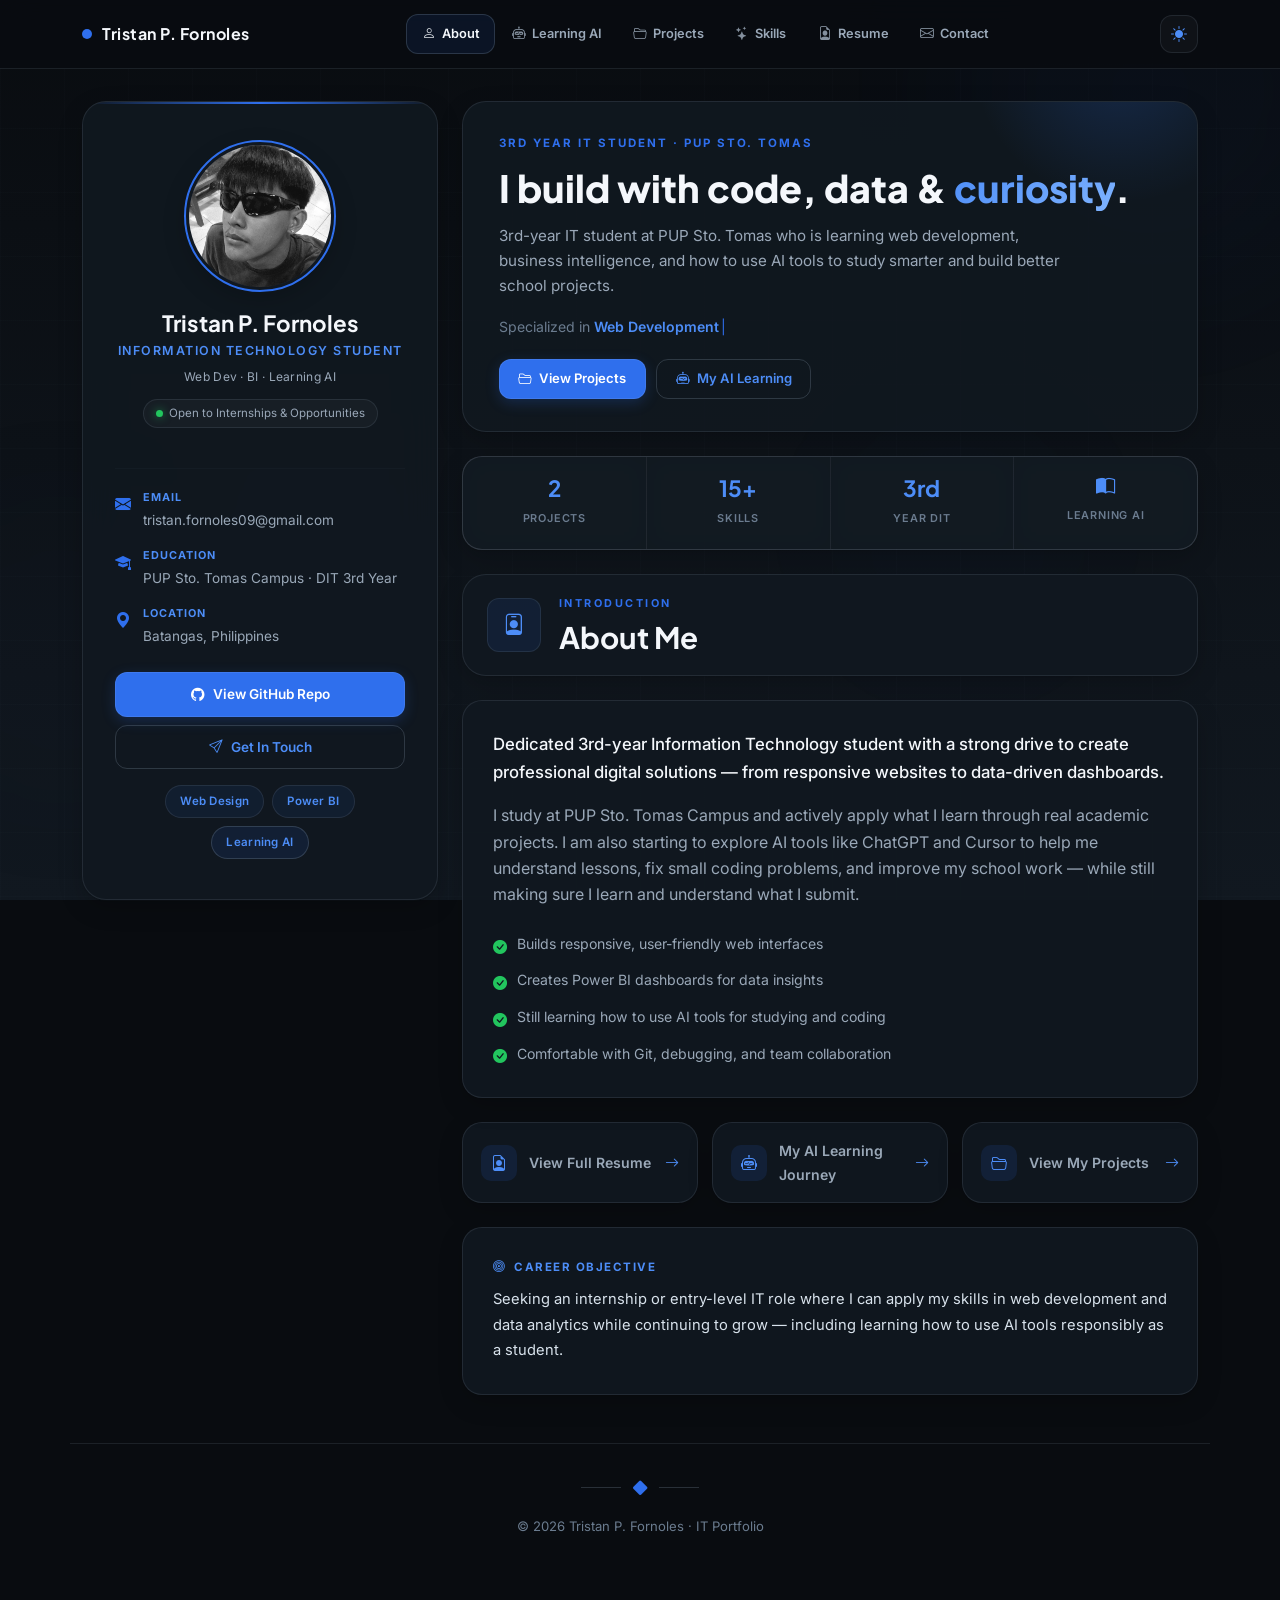
==== commit 39e134ad: "Add MySQL learning progress to portfolio resume and skills" ====
--- a/index.html
+++ b/index.html
@@ -463,6 +463,7 @@
                                             <span class="skill-tag">VS Code / Cursor</span>
                                             <span class="skill-tag">Chrome DevTools</span>
                                             <span class="skill-tag">Git &amp; GitHub</span>
+                                            <span class="skill-tag">MySQL (Basic)</span>
                                         </div>
                                     </div>
                                 </div>
@@ -495,6 +496,15 @@
                                     </div>
                                     <div class="skill-bar">
                                         <div class="skill-bar-fill bi-bar" data-width="75%"></div>
+                                    </div>
+                                </div>
+                                <div class="skill-level">
+                                    <div class="skill-level-head">
+                                        <span>MySQL &amp; Databases</span>
+                                        <span>55%</span>
+                                    </div>
+                                    <div class="skill-bar">
+                                        <div class="skill-bar-fill sys-bar" data-width="55%"></div>
                                     </div>
                                 </div>
                                 <div class="skill-level mb-0">
@@ -623,6 +633,9 @@
                                             Essentials</li>
                                         <li><span class="resume-list-badge">In Progress</span> Power BI &amp; Data
                                             Visualization</li>
+                                        <li><span class="resume-list-badge">In Progress</span> MySQL — Can use basic
+                                            queries, create tables, and work on school database activities; still
+                                            learning joins, relationships, and database design</li>
                                         <li><span class="resume-list-badge">Completed</span> Web Development (HTML, CSS,
                                             Bootstrap, JS)</li>
                                         <li><span class="resume-list-badge">Completed</span> Git &amp; GitHub Version
--- a/style_portfolio.css
+++ b/style_portfolio.css
@@ -1,57 +1,57 @@
 :root {
-    --bg-deep: #060f1e;
-    --bg-mid: #0c1f3d;
-    --bg-light: #122a52;
-    --surface: rgba(18, 42, 82, 0.75);
-    --surface-solid: #132d56;
-    --surface-hover: rgba(22, 52, 98, 0.9);
-    --text: #f0f6ff;
-    --text-muted: #94b4d4;
-    --text-dim: #8aa8c8;
-    --text-readable: #dceaf8;
-    --text-body: #bdd4ee;
-    --primary: #3b9eff;
-    --primary-glow: rgba(59, 158, 255, 0.35);
-    --accent: #60cfff;
-    --accent-gold: #c9a84c;
-    --accent-ai: #a78bfa;
-    --accent-ai-glow: rgba(167, 139, 250, 0.35);
-    --border: rgba(96, 207, 255, 0.12);
-    --border-bright: rgba(96, 207, 255, 0.28);
-    --shadow: 0 8px 32px rgba(0, 0, 0, 0.35);
-    --shadow-glow: 0 8px 32px rgba(59, 158, 255, 0.15);
-    --shadow-card: 0 4px 6px rgba(0, 0, 0, 0.12), 0 12px 32px rgba(0, 0, 0, 0.22), 0 0 0 1px rgba(96, 207, 255, 0.06);
-    --shadow-card-hover: 0 8px 16px rgba(0, 0, 0, 0.18), 0 20px 48px rgba(59, 158, 255, 0.18), 0 0 0 1px rgba(96, 207, 255, 0.14);
-    --radius: 26px;
-    --radius-sm: 16px;
-    --radius-lg: 32px;
+    --bg-deep: #090c10;
+    --bg-mid: #111820;
+    --bg-light: #1a2332;
+    --surface: rgba(17, 24, 32, 0.92);
+    --surface-solid: #141b24;
+    --surface-hover: rgba(26, 35, 48, 0.96);
+    --text: #f4f7fb;
+    --text-muted: #9aa8b8;
+    --text-dim: #6b7c8f;
+    --text-readable: #d8e2ec;
+    --text-body: #b8c5d4;
+    --primary: #2f6fed;
+    --primary-glow: rgba(47, 111, 237, 0.22);
+    --accent: #4d8df7;
+    --accent-gold: #b8954a;
+    --accent-ai: #4d8df7;
+    --accent-ai-glow: rgba(47, 111, 237, 0.18);
+    --border: rgba(148, 163, 184, 0.14);
+    --border-bright: rgba(148, 163, 184, 0.24);
+    --shadow: 0 10px 40px rgba(0, 0, 0, 0.28);
+    --shadow-glow: 0 8px 24px rgba(47, 111, 237, 0.12);
+    --shadow-card: 0 1px 2px rgba(0, 0, 0, 0.12), 0 8px 24px rgba(0, 0, 0, 0.18);
+    --shadow-card-hover: 0 4px 12px rgba(0, 0, 0, 0.14), 0 16px 40px rgba(47, 111, 237, 0.1);
+    --radius: 20px;
+    --radius-sm: 12px;
+    --radius-lg: 24px;
     --font-display: 'Plus Jakarta Sans', system-ui, sans-serif;
     --font-body: 'Inter', system-ui, sans-serif;
-    --orb-opacity: 0.55;
+    --orb-opacity: 0.28;
 }
 
 [data-theme="light"] {
-    --bg-deep: #e8f0fa;
-    --bg-mid: #d4e4f7;
-    --bg-light: #c5d9f2;
-    --surface: rgba(255, 255, 255, 0.88);
+    --bg-deep: #f4f6f9;
+    --bg-mid: #eef2f6;
+    --bg-light: #e4eaf0;
+    --surface: rgba(255, 255, 255, 0.94);
     --surface-solid: #ffffff;
-    --surface-hover: rgba(255, 255, 255, 0.95);
-    --text: #0a1628;
-    --text-muted: #3d5a80;
-    --text-dim: #5c7a9e;
-    --text-readable: #1e3a5f;
-    --text-body: #2d4a6e;
-    --primary: #1d6fd4;
-    --primary-glow: rgba(29, 111, 212, 0.25);
-    --accent: #0e7fd4;
-    --border: rgba(29, 111, 212, 0.15);
-    --border-bright: rgba(29, 111, 212, 0.3);
-    --shadow: 0 8px 32px rgba(10, 22, 40, 0.1);
-    --shadow-glow: 0 8px 32px rgba(29, 111, 212, 0.12);
-    --shadow-card: 0 4px 6px rgba(10, 22, 40, 0.04), 0 12px 32px rgba(10, 22, 40, 0.08), 0 0 0 1px rgba(29, 111, 212, 0.08);
-    --shadow-card-hover: 0 8px 16px rgba(10, 22, 40, 0.08), 0 20px 48px rgba(29, 111, 212, 0.14), 0 0 0 1px rgba(29, 111, 212, 0.15);
-    --orb-opacity: 0.25;
+    --surface-hover: #ffffff;
+    --text: #0f172a;
+    --text-muted: #475569;
+    --text-dim: #64748b;
+    --text-readable: #1e293b;
+    --text-body: #334155;
+    --primary: #2563eb;
+    --primary-glow: rgba(37, 99, 235, 0.16);
+    --accent: #2563eb;
+    --border: rgba(15, 23, 42, 0.1);
+    --border-bright: rgba(15, 23, 42, 0.16);
+    --shadow: 0 8px 30px rgba(15, 23, 42, 0.08);
+    --shadow-glow: 0 8px 24px rgba(37, 99, 235, 0.08);
+    --shadow-card: 0 1px 2px rgba(15, 23, 42, 0.04), 0 8px 24px rgba(15, 23, 42, 0.06);
+    --shadow-card-hover: 0 4px 12px rgba(15, 23, 42, 0.06), 0 16px 36px rgba(37, 99, 235, 0.1);
+    --orb-opacity: 0.14;
 }
 
 [data-theme="light"] body::before {
@@ -67,9 +67,8 @@
 body {
     background: var(--bg-deep);
     background-image:
-        linear-gradient(160deg, var(--bg-deep) 0%, var(--bg-mid) 40%, #0a1a35 100%),
-        radial-gradient(ellipse at 20% 0%, rgba(59, 158, 255, 0.18) 0%, transparent 55%),
-        radial-gradient(ellipse at 80% 100%, rgba(37, 99, 235, 0.12) 0%, transparent 50%);
+        linear-gradient(180deg, var(--bg-deep) 0%, var(--bg-mid) 100%),
+        radial-gradient(ellipse at 50% -10%, rgba(47, 111, 237, 0.08) 0%, transparent 55%);
     background-attachment: fixed;
     color: var(--text);
     font-family: var(--font-body);
@@ -80,8 +79,8 @@
 
 [data-theme="light"] body {
     background-image:
-        linear-gradient(160deg, var(--bg-deep) 0%, var(--bg-mid) 50%, #c8daf0 100%),
-        radial-gradient(ellipse at 20% 0%, rgba(29, 111, 212, 0.12) 0%, transparent 55%);
+        linear-gradient(180deg, #f8fafc 0%, var(--bg-mid) 100%),
+        radial-gradient(ellipse at 50% -10%, rgba(37, 99, 235, 0.06) 0%, transparent 55%);
 }
 
 body::before {
@@ -89,9 +88,9 @@
     position: fixed;
     inset: 0;
     background-image:
-        linear-gradient(rgba(96, 207, 255, 0.03) 1px, transparent 1px),
-        linear-gradient(90deg, rgba(96, 207, 255, 0.03) 1px, transparent 1px);
-    background-size: 48px 48px;
+        linear-gradient(rgba(148, 163, 184, 0.02) 1px, transparent 1px),
+        linear-gradient(90deg, rgba(148, 163, 184, 0.02) 1px, transparent 1px);
+    background-size: 64px 64px;
     pointer-events: none;
     z-index: 0;
 }
@@ -115,7 +114,7 @@
 .orb-1 {
     width: 420px;
     height: 420px;
-    background: rgba(59, 158, 255, 0.22);
+    background: rgba(47, 111, 237, 0.12);
     top: -120px;
     right: -80px;
 }
@@ -123,7 +122,7 @@
 .orb-2 {
     width: 320px;
     height: 320px;
-    background: rgba(167, 139, 250, 0.18);
+    background: rgba(71, 85, 105, 0.1);
     bottom: 10%;
     left: -100px;
     animation-delay: -6s;
@@ -132,7 +131,7 @@
 .orb-3 {
     width: 260px;
     height: 260px;
-    background: rgba(37, 99, 235, 0.15);
+    background: rgba(47, 111, 237, 0.08);
     top: 45%;
     right: 15%;
     animation-delay: -12s;
@@ -150,7 +149,7 @@
 }
 
 .top-bar {
-    background: rgba(6, 15, 30, 0.85);
+    background: rgba(9, 12, 16, 0.88);
     backdrop-filter: blur(16px);
     border-bottom: 1px solid var(--border);
     padding: 0.85rem 0 0;
@@ -193,14 +192,14 @@
     width: 10px;
     height: 10px;
     border-radius: 50%;
-    background: var(--accent);
-    box-shadow: 0 0 12px var(--primary-glow);
-    animation: pulse 2.5s ease infinite;
+    background: var(--primary);
+    box-shadow: none;
+    animation: none;
 }
 
 @keyframes pulse {
-    0%, 100% { opacity: 1; box-shadow: 0 0 12px var(--primary-glow); }
-    50% { opacity: 0.7; box-shadow: 0 0 20px var(--primary-glow); }
+    0%, 100% { opacity: 1; }
+    50% { opacity: 1; }
 }
 
 .top-nav {
@@ -233,8 +232,8 @@
 .mobile-nav a:hover,
 .mobile-nav a.active {
     color: var(--text);
-    background: rgba(59, 158, 255, 0.14);
-    box-shadow: 0 2px 12px rgba(59, 158, 255, 0.12);
+    background: rgba(47, 111, 237, 0.1);
+    box-shadow: none;
 }
 
 .top-nav a.active,
@@ -253,7 +252,7 @@
     height: 38px;
     border-radius: var(--radius-sm);
     border: 1px solid var(--border);
-    background: rgba(59, 158, 255, 0.08);
+    background: rgba(255, 255, 255, 0.03);
     color: var(--accent);
     display: flex;
     align-items: center;
@@ -263,7 +262,7 @@
 }
 
 .icon-btn:hover {
-    background: rgba(59, 158, 255, 0.18);
+    background: rgba(47, 111, 237, 0.1);
     border-color: var(--border-bright);
     transform: translateY(-1px);
 }
@@ -294,7 +293,7 @@
     position: relative;
     background: var(--surface);
     backdrop-filter: blur(20px);
-    border: 1px solid var(--border-bright);
+    border: 1px solid var(--border);
     border-radius: var(--radius-lg);
     padding: 2rem 2.25rem;
     overflow: hidden;
@@ -335,7 +334,7 @@
 }
 
 .gradient-text {
-    background: linear-gradient(135deg, var(--accent), var(--accent-ai));
+    background: linear-gradient(135deg, var(--accent), #7eb3ff);
     -webkit-background-clip: text;
     background-clip: text;
     -webkit-text-fill-color: transparent;
@@ -386,7 +385,7 @@
     backdrop-filter: blur(20px);
     border-radius: var(--radius-lg);
     padding: 2.5rem 2rem;
-    border: 1px solid var(--border-bright);
+    border: 1px solid var(--border);
     box-shadow: var(--shadow-card);
     position: sticky;
     top: 80px;
@@ -406,8 +405,8 @@
     top: 0;
     left: 0;
     right: 0;
-    height: 3px;
-    background: linear-gradient(90deg, var(--primary), var(--accent-ai), var(--primary));
+    height: 2px;
+    background: linear-gradient(90deg, transparent, var(--primary), transparent);
 }
 
 .profile-img-container {
@@ -417,8 +416,8 @@
     margin: 0 auto 1.25rem;
     overflow: hidden;
     border: 3px solid var(--bg-mid);
-    outline: 3px solid var(--primary);
-    box-shadow: 0 0 30px var(--primary-glow);
+    outline: 2px solid var(--primary);
+    box-shadow: 0 8px 24px rgba(0, 0, 0, 0.2);
     background: var(--bg-light);
     position: relative;
 }
@@ -460,7 +459,7 @@
     gap: 6px;
     font-size: 0.72rem;
     color: var(--text-muted);
-    background: rgba(59, 158, 255, 0.1);
+    background: rgba(255, 255, 255, 0.03);
     border: 1px solid var(--border);
     padding: 4px 12px;
     border-radius: 50px;
@@ -514,25 +513,26 @@
 }
 
 .btn-repo {
-    background: linear-gradient(135deg, #1d6fd4, var(--primary));
+    background: var(--primary);
     color: white;
-    border: 1px solid rgba(96, 207, 255, 0.3);
+    border: 1px solid rgba(255, 255, 255, 0.08);
     border-radius: var(--radius-sm);
     font-weight: 600;
     font-size: 0.85rem;
     padding: 0.7rem 1rem;
-    transition: transform 0.2s, box-shadow 0.2s;
+    transition: transform 0.2s, box-shadow 0.2s, background 0.2s;
     text-decoration: none;
     display: inline-flex;
     align-items: center;
     justify-content: center;
-    box-shadow: 0 4px 20px rgba(59, 158, 255, 0.25);
+    box-shadow: 0 4px 14px rgba(47, 111, 237, 0.22);
 }
 
 .btn-repo:hover {
     color: white;
-    transform: translateY(-2px);
-    box-shadow: 0 8px 28px rgba(59, 158, 255, 0.4);
+    background: #3b7ef0;
+    transform: translateY(-1px);
+    box-shadow: 0 6px 20px rgba(47, 111, 237, 0.28);
 }
 
 .btn-outline-accent {
@@ -552,9 +552,9 @@
 }
 
 .btn-outline-accent:hover {
-    background: rgba(59, 158, 255, 0.12);
+    background: rgba(47, 111, 237, 0.08);
     color: var(--text);
-    transform: translateY(-2px);
+    transform: translateY(-1px);
 }
 
 .btn-ghost {
@@ -577,15 +577,15 @@
 }
 
 .btn-ghost:hover {
-    background: rgba(59, 158, 255, 0.1);
+    background: rgba(47, 111, 237, 0.1);
     color: var(--text);
     transform: translateY(-2px);
 }
 
 .btn-resume {
-    background: linear-gradient(135deg, #7c3aed, #a78bfa);
+    background: var(--primary);
     color: white;
-    border: 1px solid rgba(167, 139, 250, 0.4);
+    border: 1px solid rgba(255, 255, 255, 0.08);
     border-radius: var(--radius-sm);
     font-weight: 600;
     font-size: 0.85rem;
@@ -594,20 +594,20 @@
     display: inline-flex;
     align-items: center;
     justify-content: center;
-    box-shadow: 0 4px 20px rgba(167, 139, 250, 0.3);
-    transition: transform 0.2s, box-shadow 0.2s;
+    box-shadow: 0 4px 14px rgba(47, 111, 237, 0.22);
+    transition: transform 0.2s, box-shadow 0.2s, background 0.2s;
 }
 
 .btn-resume:hover {
     color: white;
     transform: translateY(-2px);
-    box-shadow: 0 8px 28px rgba(167, 139, 250, 0.45);
+    box-shadow: 0 8px 28px rgba(47, 111, 237, 0.45);
 }
 
 .btn-resume-outline {
-    background: rgba(167, 139, 250, 0.1);
-    color: #c4b5fd;
-    border: 1px solid rgba(167, 139, 250, 0.35);
+    background: rgba(47, 111, 237, 0.1);
+    color: var(--accent);
+    border: 1px solid rgba(47, 111, 237, 0.35);
     border-radius: var(--radius-sm);
     font-weight: 600;
     font-size: 0.85rem;
@@ -621,14 +621,14 @@
 }
 
 .btn-resume-outline:hover {
-    background: rgba(167, 139, 250, 0.2);
+    background: rgba(47, 111, 237, 0.2);
     color: var(--text);
     transform: translateY(-2px);
 }
 
 .objective-card {
     border-left: 4px solid var(--accent-ai);
-    background: linear-gradient(135deg, var(--surface) 0%, rgba(167, 139, 250, 0.06) 100%);
+    background: linear-gradient(135deg, var(--surface) 0%, rgba(47, 111, 237, 0.06) 100%);
 }
 
 .objective-label {
@@ -654,19 +654,19 @@
 }
 
 .quick-nav-resume {
-    border-color: rgba(167, 139, 250, 0.25);
+    border-color: rgba(47, 111, 237, 0.25);
 }
 
 .quick-nav-resume i:first-child {
-    background: rgba(167, 139, 250, 0.15);
+    background: rgba(47, 111, 237, 0.15);
     color: var(--accent-ai);
 }
 
 .page-header-icon-resume {
-    background: linear-gradient(135deg, rgba(124, 58, 237, 0.28), rgba(167, 139, 250, 0.12));
-    color: #c4b5fd;
-    border-color: rgba(167, 139, 250, 0.35);
-    box-shadow: 0 4px 18px rgba(167, 139, 250, 0.22);
+    background: rgba(47, 111, 237, 0.12);
+    color: var(--accent);
+    border-color: var(--border);
+    box-shadow: none;
 }
 
 .resume-actions-bar {
@@ -737,9 +737,9 @@
     top: 8px;
     bottom: 8px;
     width: 2px;
-    background: linear-gradient(180deg, var(--primary), var(--accent-ai));
+    background: linear-gradient(180deg, var(--primary), rgba(47, 111, 237, 0.2));
     border-radius: 2px;
-    opacity: 0.5;
+    opacity: 0.6;
 }
 
 .timeline-item {
@@ -760,7 +760,7 @@
     border-radius: 50%;
     background: var(--accent);
     border: 2px solid var(--bg-deep);
-    box-shadow: 0 0 10px var(--primary-glow);
+    box-shadow: 0 0 0 3px rgba(47, 111, 237, 0.12);
 }
 
 .timeline-dot-muted {
@@ -813,7 +813,7 @@
     letter-spacing: 0.5px;
     padding: 3px 8px;
     border-radius: 50px;
-    background: rgba(59, 158, 255, 0.15);
+    background: rgba(47, 111, 237, 0.15);
     color: var(--accent);
     border: 1px solid var(--border-bright);
     white-space: nowrap;
@@ -824,7 +824,7 @@
     font-size: 0.78rem;
     color: var(--text-dim);
     padding: 0.65rem 0.85rem;
-    background: rgba(59, 158, 255, 0.08);
+    background: rgba(47, 111, 237, 0.08);
     border-radius: var(--radius-sm);
     border: 1px solid var(--border);
 }
@@ -950,7 +950,7 @@
 }
 
 .resume-goals {
-    background: linear-gradient(135deg, var(--surface) 0%, rgba(59, 158, 255, 0.05) 100%);
+    background: linear-gradient(135deg, var(--surface) 0%, rgba(47, 111, 237, 0.05) 100%);
 }
 
 @media print {
@@ -1001,9 +1001,9 @@
 }
 
 .badge-custom {
-    background: rgba(59, 158, 255, 0.12);
-    color: var(--accent);
-    border: 1px solid var(--border-bright);
+    background: rgba(47, 111, 237, 0.08);
+    color: var(--accent);
+    border: 1px solid var(--border);
     padding: 6px 14px;
     border-radius: 50px;
     font-size: 0.72rem;
@@ -1012,9 +1012,9 @@
 }
 
 .badge-ai {
-    background: rgba(167, 139, 250, 0.15);
-    color: var(--accent-ai);
-    border-color: rgba(167, 139, 250, 0.35);
+    background: rgba(47, 111, 237, 0.1);
+    color: var(--accent);
+    border-color: var(--border-bright);
 }
 
 .stats-strip {
@@ -1052,7 +1052,7 @@
 }
 
 .stat-ai strong {
-    color: var(--accent-ai);
+    color: var(--accent);
     font-size: 1.2rem;
 }
 
@@ -1236,7 +1236,7 @@
 }
 
 .project-badge {
-    background: rgba(59, 158, 255, 0.18);
+    background: rgba(47, 111, 237, 0.18);
     color: var(--accent);
     font-size: 0.65rem;
     font-weight: 700;
@@ -1258,7 +1258,7 @@
     width: 52px;
     height: 52px;
     border-radius: var(--radius-sm);
-    background: rgba(59, 158, 255, 0.15);
+    background: rgba(47, 111, 237, 0.15);
     color: var(--accent);
     display: flex;
     align-items: center;
@@ -1266,7 +1266,7 @@
     font-size: 1.2rem;
     margin-bottom: 1rem;
     border: 1px solid var(--border);
-    box-shadow: 0 4px 14px rgba(59, 158, 255, 0.15);
+    box-shadow: 0 4px 14px rgba(47, 111, 237, 0.15);
 }
 
 .project-link {
@@ -1287,22 +1287,22 @@
 
 .ai-card {
     position: relative;
-    background: linear-gradient(145deg, rgba(22, 48, 90, 0.92) 0%, rgba(14, 32, 62, 0.88) 100%);
+    background: var(--surface);
     backdrop-filter: blur(20px);
     border-radius: var(--radius);
     padding: 1.65rem 1.75rem 1.5rem;
-    border: 1px solid rgba(167, 139, 250, 0.2);
+    border: 1px solid var(--border);
     height: 100%;
     overflow: hidden;
     box-shadow: var(--shadow-card);
-    transition: transform 0.35s cubic-bezier(0.22, 1, 0.36, 1), border-color 0.3s, box-shadow 0.35s ease;
+    transition: transform 0.3s ease, border-color 0.3s, box-shadow 0.3s ease;
     display: flex;
     flex-direction: column;
 }
 
 [data-theme="light"] .ai-card {
-    background: linear-gradient(145deg, rgba(255, 255, 255, 0.95) 0%, rgba(240, 248, 255, 0.9) 100%);
-    border-color: rgba(124, 58, 237, 0.2);
+    background: var(--surface-solid);
+    border-color: var(--border);
 }
 
 .ai-card::before {
@@ -1312,27 +1312,18 @@
     left: 0;
     right: 0;
     height: 2px;
-    background: linear-gradient(90deg, transparent, var(--accent-ai), var(--accent), transparent);
-    opacity: 0.6;
+    background: linear-gradient(90deg, transparent, var(--primary), transparent);
+    opacity: 0.5;
     transition: opacity 0.3s;
 }
 
 .ai-card::after {
-    content: '';
-    position: absolute;
-    top: -40%;
-    right: -20%;
-    width: 180px;
-    height: 180px;
-    background: radial-gradient(circle, rgba(167, 139, 250, 0.12) 0%, transparent 70%);
-    pointer-events: none;
-    transition: opacity 0.35s;
-    opacity: 0.5;
+    display: none;
 }
 
 .ai-card:hover {
-    transform: translateY(-6px);
-    border-color: rgba(167, 139, 250, 0.55);
+    transform: translateY(-4px);
+    border-color: var(--border-bright);
     box-shadow: var(--shadow-card-hover);
 }
 
@@ -1355,20 +1346,20 @@
     width: 48px;
     height: 48px;
     border-radius: 14px;
-    background: linear-gradient(135deg, rgba(167, 139, 250, 0.25), rgba(59, 158, 255, 0.15));
-    color: #c4b5fd;
+    background: rgba(47, 111, 237, 0.1);
+    color: var(--accent);
     display: flex;
     align-items: center;
     justify-content: center;
     font-size: 1.2rem;
-    border: 1px solid rgba(167, 139, 250, 0.35);
-    box-shadow: 0 4px 16px rgba(167, 139, 250, 0.2);
-    transition: transform 0.3s, box-shadow 0.3s;
+    border: 1px solid var(--border);
+    box-shadow: none;
+    transition: transform 0.3s, background 0.3s;
 }
 
 .ai-card:hover .ai-card-icon {
-    transform: scale(1.06);
-    box-shadow: 0 6px 24px rgba(167, 139, 250, 0.35);
+    transform: scale(1.04);
+    background: rgba(47, 111, 237, 0.14);
 }
 
 .ai-card-num {
@@ -1376,7 +1367,7 @@
     font-size: 0.72rem;
     font-weight: 800;
     letter-spacing: 1px;
-    color: rgba(167, 139, 250, 0.45);
+    color: var(--text-dim);
     line-height: 1;
 }
 
@@ -1411,8 +1402,8 @@
     font-weight: 600;
     letter-spacing: 0.4px;
     color: var(--accent-ai);
-    background: rgba(167, 139, 250, 0.12);
-    border: 1px solid rgba(167, 139, 250, 0.28);
+    background: rgba(47, 111, 237, 0.12);
+    border: 1px solid rgba(47, 111, 237, 0.28);
     padding: 4px 12px;
     border-radius: 50px;
     position: relative;
@@ -1431,8 +1422,8 @@
 }
 
 .ai-tools-card {
-    border: 1px solid rgba(167, 139, 250, 0.3);
-    background: linear-gradient(135deg, rgba(22, 48, 90, 0.9) 0%, rgba(167, 139, 250, 0.08) 100%);
+    border: 1px solid rgba(47, 111, 237, 0.3);
+    background: linear-gradient(135deg, rgba(22, 48, 90, 0.9) 0%, rgba(47, 111, 237, 0.08) 100%);
     padding: 2rem;
 }
 
@@ -1446,22 +1437,22 @@
     gap: 1rem;
     margin-bottom: 1.5rem;
     padding-bottom: 1.25rem;
-    border-bottom: 1px solid rgba(167, 139, 250, 0.2);
+    border-bottom: 1px solid rgba(47, 111, 237, 0.2);
 }
 
 .ai-tools-icon {
     width: 52px;
     height: 52px;
     border-radius: 14px;
-    background: linear-gradient(135deg, rgba(167, 139, 250, 0.3), rgba(59, 158, 255, 0.2));
-    color: #c4b5fd;
+    background: linear-gradient(135deg, rgba(47, 111, 237, 0.3), rgba(47, 111, 237, 0.2));
+    color: var(--accent);
     display: flex;
     align-items: center;
     justify-content: center;
     font-size: 1.35rem;
-    border: 1px solid rgba(167, 139, 250, 0.35);
+    border: 1px solid rgba(47, 111, 237, 0.35);
     flex-shrink: 0;
-    box-shadow: 0 4px 20px rgba(167, 139, 250, 0.2);
+    box-shadow: 0 4px 20px rgba(47, 111, 237, 0.2);
 }
 
 .ai-tools-header h5 {
@@ -1488,7 +1479,7 @@
 
 .ai-tool-item {
     background: rgba(8, 20, 42, 0.55);
-    border: 1px solid rgba(167, 139, 250, 0.18);
+    border: 1px solid rgba(47, 111, 237, 0.18);
     border-radius: 14px;
     padding: 1rem 1.15rem;
     transition: border-color 0.25s, background 0.25s, transform 0.25s;
@@ -1496,12 +1487,12 @@
 
 [data-theme="light"] .ai-tool-item {
     background: rgba(255, 255, 255, 0.75);
-    border-color: rgba(124, 58, 237, 0.15);
+    border-color: rgba(37, 99, 235, 0.15);
 }
 
 .ai-tool-item:hover {
-    border-color: rgba(167, 139, 250, 0.5);
-    background: rgba(167, 139, 250, 0.08);
+    border-color: rgba(47, 111, 237, 0.5);
+    background: rgba(47, 111, 237, 0.08);
     transform: translateY(-2px);
 }
 
@@ -1573,12 +1564,12 @@
 }
 
 .skill-card-ai {
-    border-color: rgba(167, 139, 250, 0.25);
+    border-color: rgba(47, 111, 237, 0.25);
 }
 
 .skill-card-ai:hover {
-    border-color: rgba(167, 139, 250, 0.45);
-    box-shadow: var(--shadow), 0 8px 28px var(--accent-ai-glow);
+    border-color: var(--border-bright);
+    box-shadow: var(--shadow-card-hover);
 }
 
 .skill-card-header {
@@ -1600,10 +1591,10 @@
     border: 1px solid var(--border);
 }
 
-.skill-icon.dev { background: rgba(59, 158, 255, 0.18); color: var(--accent); }
+.skill-icon.dev { background: rgba(47, 111, 237, 0.18); color: var(--accent); }
 .skill-icon.tools { background: rgba(129, 140, 248, 0.15); color: #a5b4fc; }
 .skill-icon.bi { background: rgba(201, 168, 76, 0.15); color: var(--accent-gold); }
-.skill-icon.ai { background: rgba(167, 139, 250, 0.18); color: var(--accent-ai); }
+.skill-icon.ai { background: rgba(47, 111, 237, 0.18); color: var(--accent-ai); }
 
 .skill-card h6 {
     font-family: var(--font-display);
@@ -1634,8 +1625,8 @@
 }
 
 .skill-tag.highlight {
-    background: rgba(59, 158, 255, 0.15);
-    border-color: rgba(59, 158, 255, 0.35);
+    background: rgba(47, 111, 237, 0.15);
+    border-color: rgba(47, 111, 237, 0.35);
     color: var(--accent);
     font-weight: 600;
 }
@@ -1678,7 +1669,7 @@
 }
 
 .skill-bar-fill.ai-bar {
-    background: linear-gradient(90deg, #7c3aed, var(--accent-ai));
+    background: linear-gradient(90deg, #2563eb, var(--accent));
 }
 
 .skill-bar-fill.bi-bar {
@@ -1854,34 +1845,36 @@
     width: 54px;
     height: 54px;
     border-radius: var(--radius-sm);
-    background: linear-gradient(135deg, rgba(59, 158, 255, 0.22), rgba(59, 158, 255, 0.08));
+    background: rgba(47, 111, 237, 0.1);
     color: var(--accent);
     display: flex;
     align-items: center;
     justify-content: center;
     font-size: 1.35rem;
-    border: 1px solid var(--border-bright);
-    box-shadow: 0 4px 18px rgba(59, 158, 255, 0.15);
+    border: 1px solid var(--border);
+    box-shadow: none;
     flex-shrink: 0;
 }
 
 .page-header-icon-ai {
-    background: linear-gradient(135deg, rgba(167, 139, 250, 0.28), rgba(167, 139, 250, 0.1));
-    color: #c4b5fd;
-    border-color: rgba(167, 139, 250, 0.35);
-    box-shadow: 0 4px 18px rgba(167, 139, 250, 0.2);
+    background: rgba(47, 111, 237, 0.12);
+    color: var(--accent);
+    border-color: var(--border);
+    box-shadow: none;
 }
 
 .page-header-icon-skills {
-    background: linear-gradient(135deg, rgba(201, 168, 76, 0.22), rgba(201, 168, 76, 0.08));
+    background: rgba(184, 149, 74, 0.12);
     color: var(--accent-gold);
-    border-color: rgba(201, 168, 76, 0.35);
+    border-color: var(--border);
+    box-shadow: none;
 }
 
 .page-header-icon-contact {
-    background: linear-gradient(135deg, rgba(34, 197, 94, 0.2), rgba(34, 197, 94, 0.08));
-    color: #4ade80;
-    border-color: rgba(34, 197, 94, 0.3);
+    background: rgba(34, 197, 94, 0.1);
+    color: #3cb371;
+    border-color: var(--border);
+    box-shadow: none;
 }
 
 .page-header .section-title {
@@ -1919,7 +1912,7 @@
     width: 36px;
     height: 36px;
     border-radius: 10px;
-    background: rgba(59, 158, 255, 0.12);
+    background: rgba(47, 111, 237, 0.12);
     color: var(--accent);
     display: flex;
     align-items: center;
@@ -2013,7 +2006,7 @@
     display: block;
     height: 100%;
     width: 0;
-    background: linear-gradient(90deg, var(--primary), var(--accent-ai), var(--accent));
+    background: linear-gradient(90deg, var(--primary), var(--accent));
     border-radius: 0 2px 2px 0;
     box-shadow: 0 0 12px var(--primary-glow);
 }
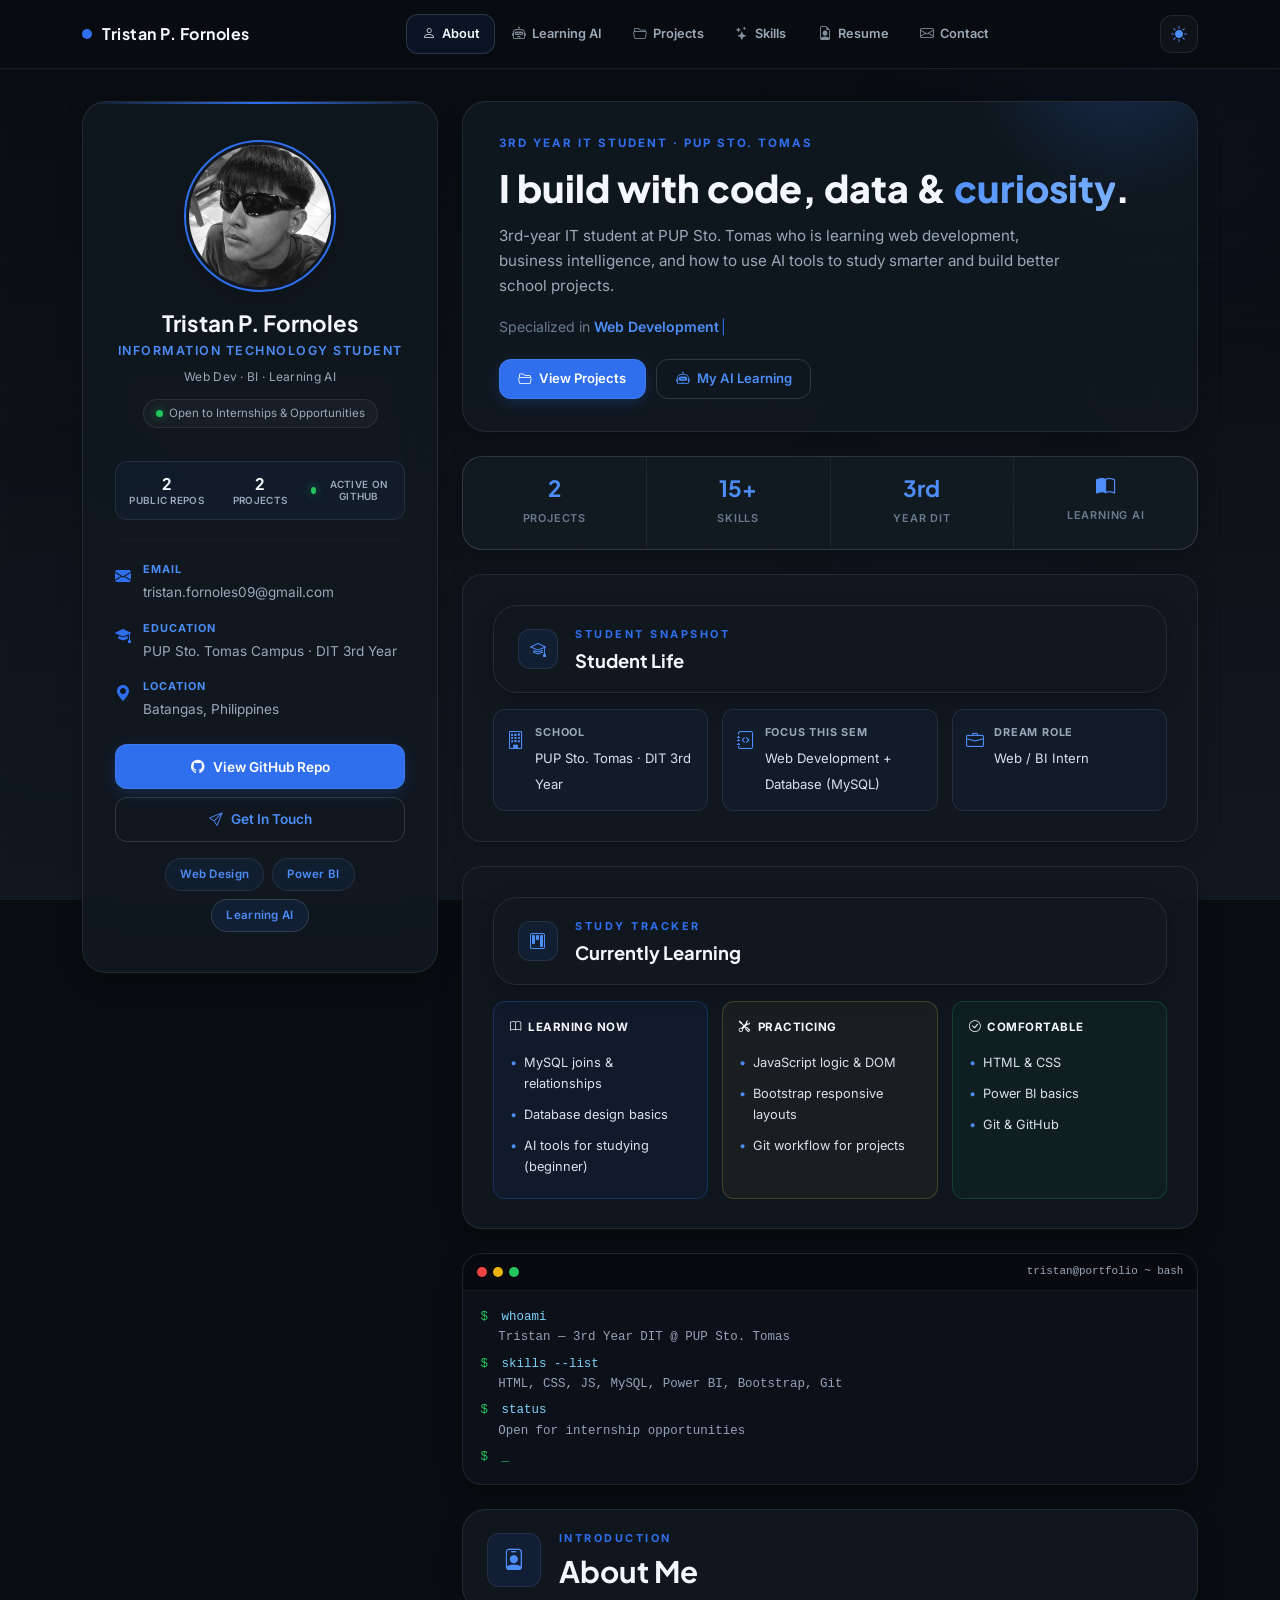
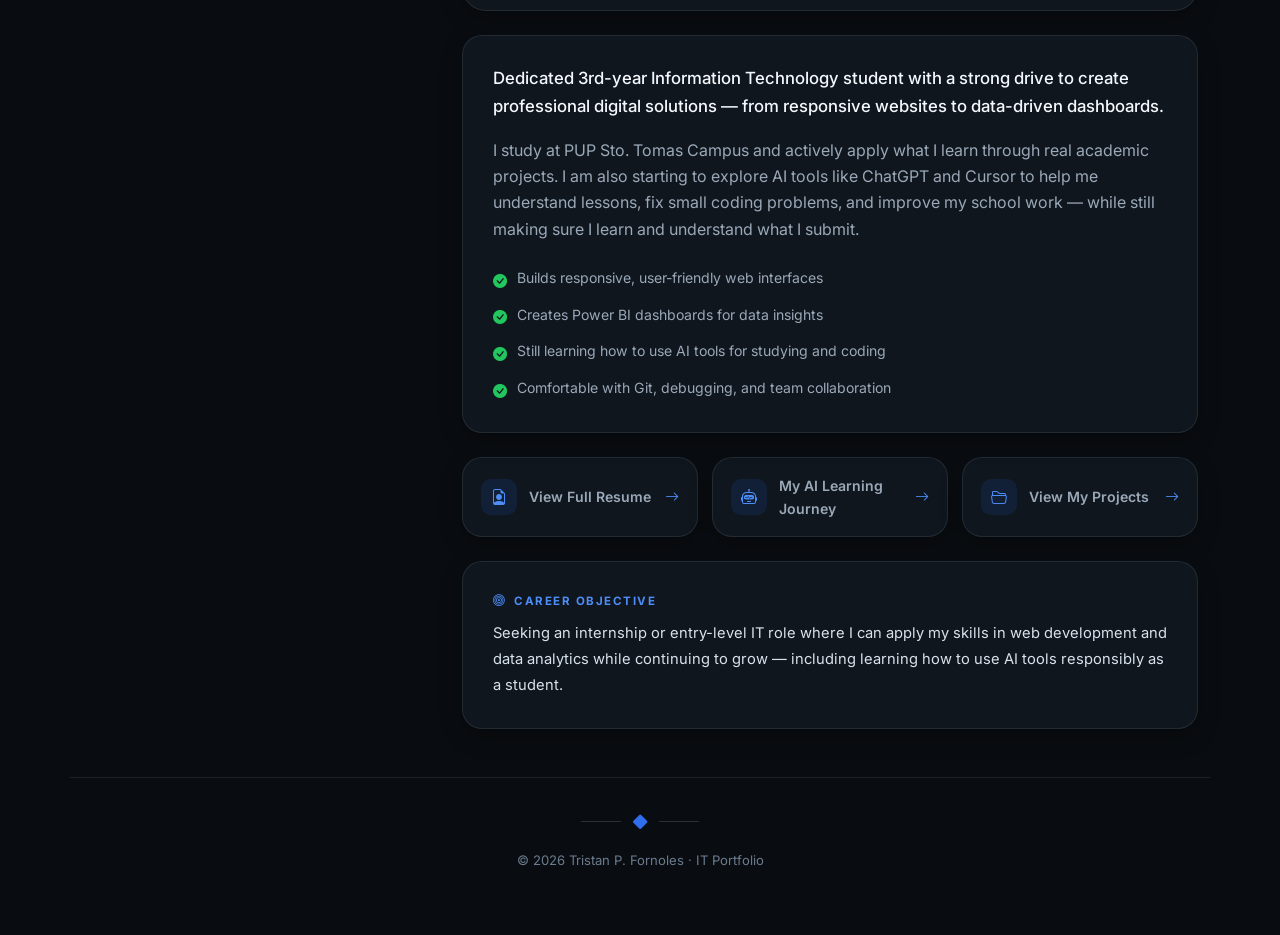
==== commit 0663ab91: "Add student portfolio sections: previews, learning board, terminal, and cert progress" ====
--- a/index.html
+++ b/index.html
@@ -78,6 +78,21 @@
                         Open to Internships & Opportunities
                     </div>
 
+                    <div class="github-highlights">
+                        <div class="gh-stat">
+                            <strong>2</strong>
+                            <span>Public Repos</span>
+                        </div>
+                        <div class="gh-stat">
+                            <strong>2</strong>
+                            <span>Projects</span>
+                        </div>
+                        <div class="gh-stat gh-stat-active">
+                            <span class="gh-active-dot"></span>
+                            <span>Active on GitHub</span>
+                        </div>
+                    </div>
+
                     <hr class="profile-divider">
 
                     <div class="profile-detail">
@@ -166,6 +181,93 @@
                             <div class="stat-item stat-ai">
                                 <strong><i class="bi bi-book-half"></i></strong>
                                 <span>Learning AI</span>
+                            </div>
+                        </div>
+
+                        <div class="info-card student-life-card mb-4">
+                            <div class="page-header mb-3">
+                                <div class="page-header-icon page-header-icon-sm"><i class="bi bi-mortarboard"></i></div>
+                                <div>
+                                    <span class="section-label">Student Snapshot</span>
+                                    <h2 class="section-title mb-0" style="font-size:1.15rem">Student Life</h2>
+                                </div>
+                            </div>
+                            <div class="student-life-grid">
+                                <div class="student-life-item">
+                                    <i class="bi bi-building"></i>
+                                    <div>
+                                        <strong>School</strong>
+                                        <span>PUP Sto. Tomas · DIT 3rd Year</span>
+                                    </div>
+                                </div>
+                                <div class="student-life-item">
+                                    <i class="bi bi-journal-code"></i>
+                                    <div>
+                                        <strong>Focus This Sem</strong>
+                                        <span>Web Development + Database (MySQL)</span>
+                                    </div>
+                                </div>
+                                <div class="student-life-item">
+                                    <i class="bi bi-briefcase"></i>
+                                    <div>
+                                        <strong>Dream Role</strong>
+                                        <span>Web / BI Intern</span>
+                                    </div>
+                                </div>
+                            </div>
+                        </div>
+
+                        <div class="info-card learning-board-card mb-4">
+                            <div class="page-header mb-3">
+                                <div class="page-header-icon page-header-icon-sm"><i class="bi bi-kanban"></i></div>
+                                <div>
+                                    <span class="section-label">Study Tracker</span>
+                                    <h2 class="section-title mb-0" style="font-size:1.15rem">Currently Learning</h2>
+                                </div>
+                            </div>
+                            <div class="learning-board">
+                                <div class="learning-col learning-col-now">
+                                    <span class="learning-col-label"><i class="bi bi-book"></i> Learning Now</span>
+                                    <ul>
+                                        <li>MySQL joins &amp; relationships</li>
+                                        <li>Database design basics</li>
+                                        <li>AI tools for studying (beginner)</li>
+                                    </ul>
+                                </div>
+                                <div class="learning-col learning-col-practice">
+                                    <span class="learning-col-label"><i class="bi bi-tools"></i> Practicing</span>
+                                    <ul>
+                                        <li>JavaScript logic &amp; DOM</li>
+                                        <li>Bootstrap responsive layouts</li>
+                                        <li>Git workflow for projects</li>
+                                    </ul>
+                                </div>
+                                <div class="learning-col learning-col-done">
+                                    <span class="learning-col-label"><i class="bi bi-check-circle"></i> Comfortable</span>
+                                    <ul>
+                                        <li>HTML &amp; CSS</li>
+                                        <li>Power BI basics</li>
+                                        <li>Git &amp; GitHub</li>
+                                    </ul>
+                                </div>
+                            </div>
+                        </div>
+
+                        <div class="mini-terminal mb-4" id="miniTerminal">
+                            <div class="terminal-bar">
+                                <span class="terminal-dot terminal-dot-red"></span>
+                                <span class="terminal-dot terminal-dot-yellow"></span>
+                                <span class="terminal-dot terminal-dot-green"></span>
+                                <span class="terminal-title">tristan@portfolio ~ bash</span>
+                            </div>
+                            <div class="terminal-body" id="terminalBody">
+                                <div class="terminal-line"><span class="terminal-prompt">$</span> <span class="terminal-cmd">whoami</span></div>
+                                <div class="terminal-line terminal-output" data-terminal-out>Tristan — 3rd Year DIT @ PUP Sto. Tomas</div>
+                                <div class="terminal-line"><span class="terminal-prompt">$</span> <span class="terminal-cmd">skills --list</span></div>
+                                <div class="terminal-line terminal-output" data-terminal-out>HTML, CSS, JS, MySQL, Power BI, Bootstrap, Git</div>
+                                <div class="terminal-line"><span class="terminal-prompt">$</span> <span class="terminal-cmd">status</span></div>
+                                <div class="terminal-line terminal-output" data-terminal-out>Open for internship opportunities</div>
+                                <div class="terminal-line terminal-cursor-line"><span class="terminal-prompt">$</span> <span class="terminal-cursor">_</span></div>
                             </div>
                         </div>
 
@@ -365,9 +467,18 @@
                             <div class="row g-4 projects-grid">
                                 <div class="col-md-6">
                                     <div class="info-card project-card project-card-pro">
+                                        <a href="A02_tannnzxc/index_A02.html" class="project-preview project-preview-device">
+                                            <img src="A02_tannnzxc/images/iphone-15-pro-max.png"
+                                                alt="Tannnzxc Store — iPhone 15 Pro Max preview">
+                                        </a>
                                         <div class="project-meta">
                                             <span class="project-badge">Featured</span>
-                                            <span class="project-tech">HTML · CSS · Bootstrap</span>
+                                            <div class="project-tech-icons">
+                                                <span class="tech-icon" title="HTML5"><i class="bi bi-filetype-html"></i></span>
+                                                <span class="tech-icon" title="CSS3"><i class="bi bi-filetype-css"></i></span>
+                                                <span class="tech-icon" title="Bootstrap"><i class="bi bi-bootstrap"></i></span>
+                                                <span class="tech-icon" title="JavaScript"><i class="bi bi-filetype-js"></i></span>
+                                            </div>
                                         </div>
                                         <div class="project-icon"><i class="bi bi-phone"></i></div>
                                         <h5 class="fw-bold mb-2">Activity 2 — Tannnzxc Store</h5>
@@ -381,9 +492,18 @@
 
                                 <div class="col-md-6">
                                     <div class="info-card project-card project-card-pro project-card-alt">
+                                        <a href="midtermss/index.html" class="project-preview">
+                                            <img src="midtermss/images/latte.jpg"
+                                                alt="The Coffee House — project preview">
+                                        </a>
                                         <div class="project-meta">
                                             <span class="project-badge badge-warm">Live Demo</span>
-                                            <span class="project-tech">JS · Bootstrap · API</span>
+                                            <div class="project-tech-icons">
+                                                <span class="tech-icon" title="HTML5"><i class="bi bi-filetype-html"></i></span>
+                                                <span class="tech-icon" title="CSS3"><i class="bi bi-filetype-css"></i></span>
+                                                <span class="tech-icon" title="Bootstrap"><i class="bi bi-bootstrap"></i></span>
+                                                <span class="tech-icon" title="JavaScript"><i class="bi bi-filetype-js"></i></span>
+                                            </div>
                                         </div>
                                         <div class="project-icon project-icon-warm"><i class="bi bi-cup-hot"></i></div>
                                         <h5 class="fw-bold mb-2">Midterms — The Coffee House</h5>
@@ -628,6 +748,36 @@
                                 <div class="info-card resume-block h-100">
                                     <h5 class="resume-block-title"><i class="bi bi-award"></i> Certifications &amp;
                                         Learning</h5>
+                                    <div class="cert-progress-block mb-3">
+                                        <p class="cert-progress-heading">In Progress</p>
+                                        <div class="cert-progress-item">
+                                            <div class="cert-progress-head">
+                                                <span>Cisco Networking &amp; IT Essentials</span>
+                                                <span>45%</span>
+                                            </div>
+                                            <div class="cert-progress-bar">
+                                                <div class="cert-progress-fill" data-cert-width="45%"></div>
+                                            </div>
+                                        </div>
+                                        <div class="cert-progress-item">
+                                            <div class="cert-progress-head">
+                                                <span>Power BI &amp; Data Visualization</span>
+                                                <span>70%</span>
+                                            </div>
+                                            <div class="cert-progress-bar">
+                                                <div class="cert-progress-fill" data-cert-width="70%"></div>
+                                            </div>
+                                        </div>
+                                        <div class="cert-progress-item mb-0">
+                                            <div class="cert-progress-head">
+                                                <span>MySQL &amp; Database Systems</span>
+                                                <span>55%</span>
+                                            </div>
+                                            <div class="cert-progress-bar">
+                                                <div class="cert-progress-fill" data-cert-width="55%"></div>
+                                            </div>
+                                        </div>
+                                    </div>
                                     <ul class="resume-list">
                                         <li><span class="resume-list-badge">In Progress</span> Cisco Networking &amp; IT
                                             Essentials</li>
--- a/style_portfolio.css
+++ b/style_portfolio.css
@@ -1231,6 +1231,8 @@
 .project-meta {
     display: flex;
     flex-wrap: wrap;
+    align-items: center;
+    justify-content: space-between;
     gap: 0.5rem;
     margin-bottom: 0.85rem;
 }
@@ -2030,6 +2032,352 @@
     border-radius: var(--radius-sm);
 }
 
+.github-highlights {
+    display: grid;
+    grid-template-columns: repeat(3, 1fr);
+    gap: 0.5rem;
+    margin-top: 0.85rem;
+    padding: 0.75rem 0.5rem;
+    background: rgba(47, 111, 237, 0.06);
+    border: 1px solid var(--border);
+    border-radius: var(--radius-sm);
+}
+
+.gh-stat {
+    display: flex;
+    flex-direction: column;
+    align-items: center;
+    gap: 2px;
+}
+
+.gh-stat strong {
+    font-family: var(--font-display);
+    font-size: 1rem;
+    color: var(--text);
+    line-height: 1.2;
+}
+
+.gh-stat span {
+    font-size: 0.62rem;
+    color: var(--text-muted);
+    font-weight: 600;
+    text-transform: uppercase;
+    letter-spacing: 0.3px;
+    line-height: 1.2;
+}
+
+.gh-stat-active {
+    flex-direction: row;
+    justify-content: center;
+    gap: 6px;
+}
+
+.gh-active-dot {
+    width: 7px;
+    height: 7px;
+    border-radius: 50%;
+    background: #22c55e;
+    box-shadow: 0 0 8px rgba(34, 197, 94, 0.6);
+    animation: gh-pulse 2s ease infinite;
+}
+
+@keyframes gh-pulse {
+    0%, 100% { opacity: 1; }
+    50% { opacity: 0.5; }
+}
+
+.page-header-icon-sm {
+    width: 40px;
+    height: 40px;
+    font-size: 1rem;
+}
+
+.student-life-grid {
+    display: grid;
+    grid-template-columns: repeat(3, 1fr);
+    gap: 0.85rem;
+}
+
+.student-life-item {
+    display: flex;
+    align-items: flex-start;
+    gap: 10px;
+    padding: 0.85rem;
+    background: rgba(47, 111, 237, 0.05);
+    border: 1px solid var(--border);
+    border-radius: var(--radius-sm);
+}
+
+.student-life-item i {
+    color: var(--accent);
+    font-size: 1.1rem;
+    margin-top: 2px;
+}
+
+.student-life-item strong {
+    display: block;
+    font-size: 0.68rem;
+    text-transform: uppercase;
+    letter-spacing: 0.8px;
+    color: var(--text-muted);
+    margin-bottom: 2px;
+}
+
+.student-life-item span {
+    font-size: 0.82rem;
+    color: var(--text-readable);
+    line-height: 1.4;
+}
+
+.learning-board {
+    display: grid;
+    grid-template-columns: repeat(3, 1fr);
+    gap: 0.85rem;
+}
+
+.learning-col {
+    padding: 1rem;
+    border-radius: var(--radius-sm);
+    border: 1px solid var(--border);
+    background: rgba(255, 255, 255, 0.02);
+}
+
+.learning-col-now {
+    border-color: rgba(47, 111, 237, 0.25);
+    background: rgba(47, 111, 237, 0.06);
+}
+
+.learning-col-practice {
+    border-color: rgba(201, 168, 76, 0.25);
+    background: rgba(201, 168, 76, 0.06);
+}
+
+.learning-col-done {
+    border-color: rgba(34, 197, 94, 0.2);
+    background: rgba(34, 197, 94, 0.05);
+}
+
+.learning-col-label {
+    display: flex;
+    align-items: center;
+    gap: 6px;
+    font-size: 0.72rem;
+    font-weight: 700;
+    text-transform: uppercase;
+    letter-spacing: 0.5px;
+    color: var(--text);
+    margin-bottom: 0.65rem;
+}
+
+.learning-col ul {
+    list-style: none;
+    padding: 0;
+    margin: 0;
+}
+
+.learning-col li {
+    font-size: 0.8rem;
+    color: var(--text-readable);
+    padding: 0.3rem 0;
+    padding-left: 14px;
+    position: relative;
+}
+
+.learning-col li::before {
+    content: '•';
+    position: absolute;
+    left: 0;
+    color: var(--accent);
+}
+
+.mini-terminal {
+    background: #0c1018;
+    border: 1px solid var(--border);
+    border-radius: var(--radius);
+    overflow: hidden;
+    box-shadow: var(--shadow-card);
+}
+
+.terminal-bar {
+    display: flex;
+    align-items: center;
+    gap: 6px;
+    padding: 0.55rem 0.85rem;
+    background: rgba(0, 0, 0, 0.35);
+    border-bottom: 1px solid rgba(255, 255, 255, 0.06);
+}
+
+.terminal-dot {
+    width: 10px;
+    height: 10px;
+    border-radius: 50%;
+}
+
+.terminal-dot-red { background: #ef4444; }
+.terminal-dot-yellow { background: #eab308; }
+.terminal-dot-green { background: #22c55e; }
+
+.terminal-title {
+    margin-left: auto;
+    font-size: 0.68rem;
+    color: var(--text-muted);
+    font-family: ui-monospace, monospace;
+}
+
+.terminal-body {
+    padding: 1rem 1.1rem;
+    font-family: ui-monospace, 'Cascadia Code', Consolas, monospace;
+    font-size: 0.78rem;
+    line-height: 1.65;
+}
+
+.terminal-line {
+    color: #c8d4e8;
+}
+
+.terminal-prompt {
+    color: #22c55e;
+    margin-right: 6px;
+}
+
+.terminal-cmd {
+    color: #7dd3fc;
+}
+
+.terminal-output {
+    color: #94a3b8;
+    padding-left: 1.1rem;
+    margin-bottom: 0.35rem;
+    opacity: 0;
+    transition: opacity 0.35s ease;
+}
+
+.terminal-output.terminal-visible {
+    opacity: 1;
+}
+
+.terminal-cursor {
+    color: #22c55e;
+    animation: terminal-blink 1s step-end infinite;
+}
+
+@keyframes terminal-blink {
+    0%, 100% { opacity: 1; }
+    50% { opacity: 0; }
+}
+
+.project-preview {
+    display: block;
+    margin: -2rem -2rem 1.15rem;
+    height: 170px;
+    overflow: hidden;
+    border-bottom: 1px solid var(--border);
+    background: #0f141c;
+}
+
+.project-preview img {
+    width: 100%;
+    height: 100%;
+    object-fit: cover;
+    transition: transform 0.45s ease;
+}
+
+.project-preview.project-preview-device img {
+    object-fit: contain;
+    padding: 0.75rem;
+}
+
+.project-card-pro:hover .project-preview img {
+    transform: scale(1.05);
+}
+
+.project-tech-icons {
+    display: flex;
+    align-items: center;
+    gap: 5px;
+    margin-left: auto;
+}
+
+.tech-icon {
+    width: 28px;
+    height: 28px;
+    display: inline-flex;
+    align-items: center;
+    justify-content: center;
+    border-radius: 8px;
+    background: rgba(47, 111, 237, 0.1);
+    border: 1px solid var(--border);
+    color: var(--accent);
+    font-size: 0.9rem;
+    transition: transform 0.2s ease, border-color 0.2s ease;
+}
+
+.tech-icon:hover {
+    transform: translateY(-2px);
+    border-color: var(--border-bright);
+}
+
+.project-card-alt .tech-icon {
+    background: rgba(200, 149, 108, 0.12);
+    color: #e8b88a;
+    border-color: rgba(200, 149, 108, 0.25);
+}
+
+.cert-progress-block {
+    padding: 0.85rem;
+    background: rgba(47, 111, 237, 0.05);
+    border: 1px solid var(--border);
+    border-radius: var(--radius-sm);
+}
+
+.cert-progress-heading {
+    font-size: 0.68rem;
+    font-weight: 700;
+    text-transform: uppercase;
+    letter-spacing: 1px;
+    color: var(--accent);
+    margin-bottom: 0.75rem;
+}
+
+.cert-progress-item {
+    margin-bottom: 0.85rem;
+}
+
+.cert-progress-head {
+    display: flex;
+    justify-content: space-between;
+    align-items: center;
+    font-size: 0.8rem;
+    color: var(--text-readable);
+    margin-bottom: 0.35rem;
+    gap: 0.5rem;
+}
+
+.cert-progress-head span:last-child {
+    font-weight: 700;
+    color: var(--accent);
+    flex-shrink: 0;
+}
+
+.cert-progress-bar {
+    height: 6px;
+    background: rgba(255, 255, 255, 0.06);
+    border-radius: 50px;
+    overflow: hidden;
+}
+
+[data-theme="light"] .cert-progress-bar {
+    background: rgba(0, 0, 0, 0.08);
+}
+
+.cert-progress-fill {
+    height: 100%;
+    width: 0;
+    background: linear-gradient(90deg, var(--primary), var(--accent));
+    border-radius: 50px;
+    transition: width 1s cubic-bezier(0.22, 1, 0.36, 1);
+}
+
 @media (max-width: 991px) {
     .profile-card { position: static; }
     .top-nav { display: none; }
@@ -2038,6 +2386,10 @@
     .ai-tool-grid { grid-template-columns: 1fr; }
     .quick-nav-cards { grid-template-columns: 1fr; }
     .goals-grid { grid-template-columns: 1fr; }
+    .student-life-grid { grid-template-columns: 1fr; }
+    .learning-board { grid-template-columns: 1fr; }
+    .github-highlights { grid-template-columns: 1fr; }
+    .gh-stat-active { justify-content: flex-start; }
 }
 
 @media (max-width: 576px) {
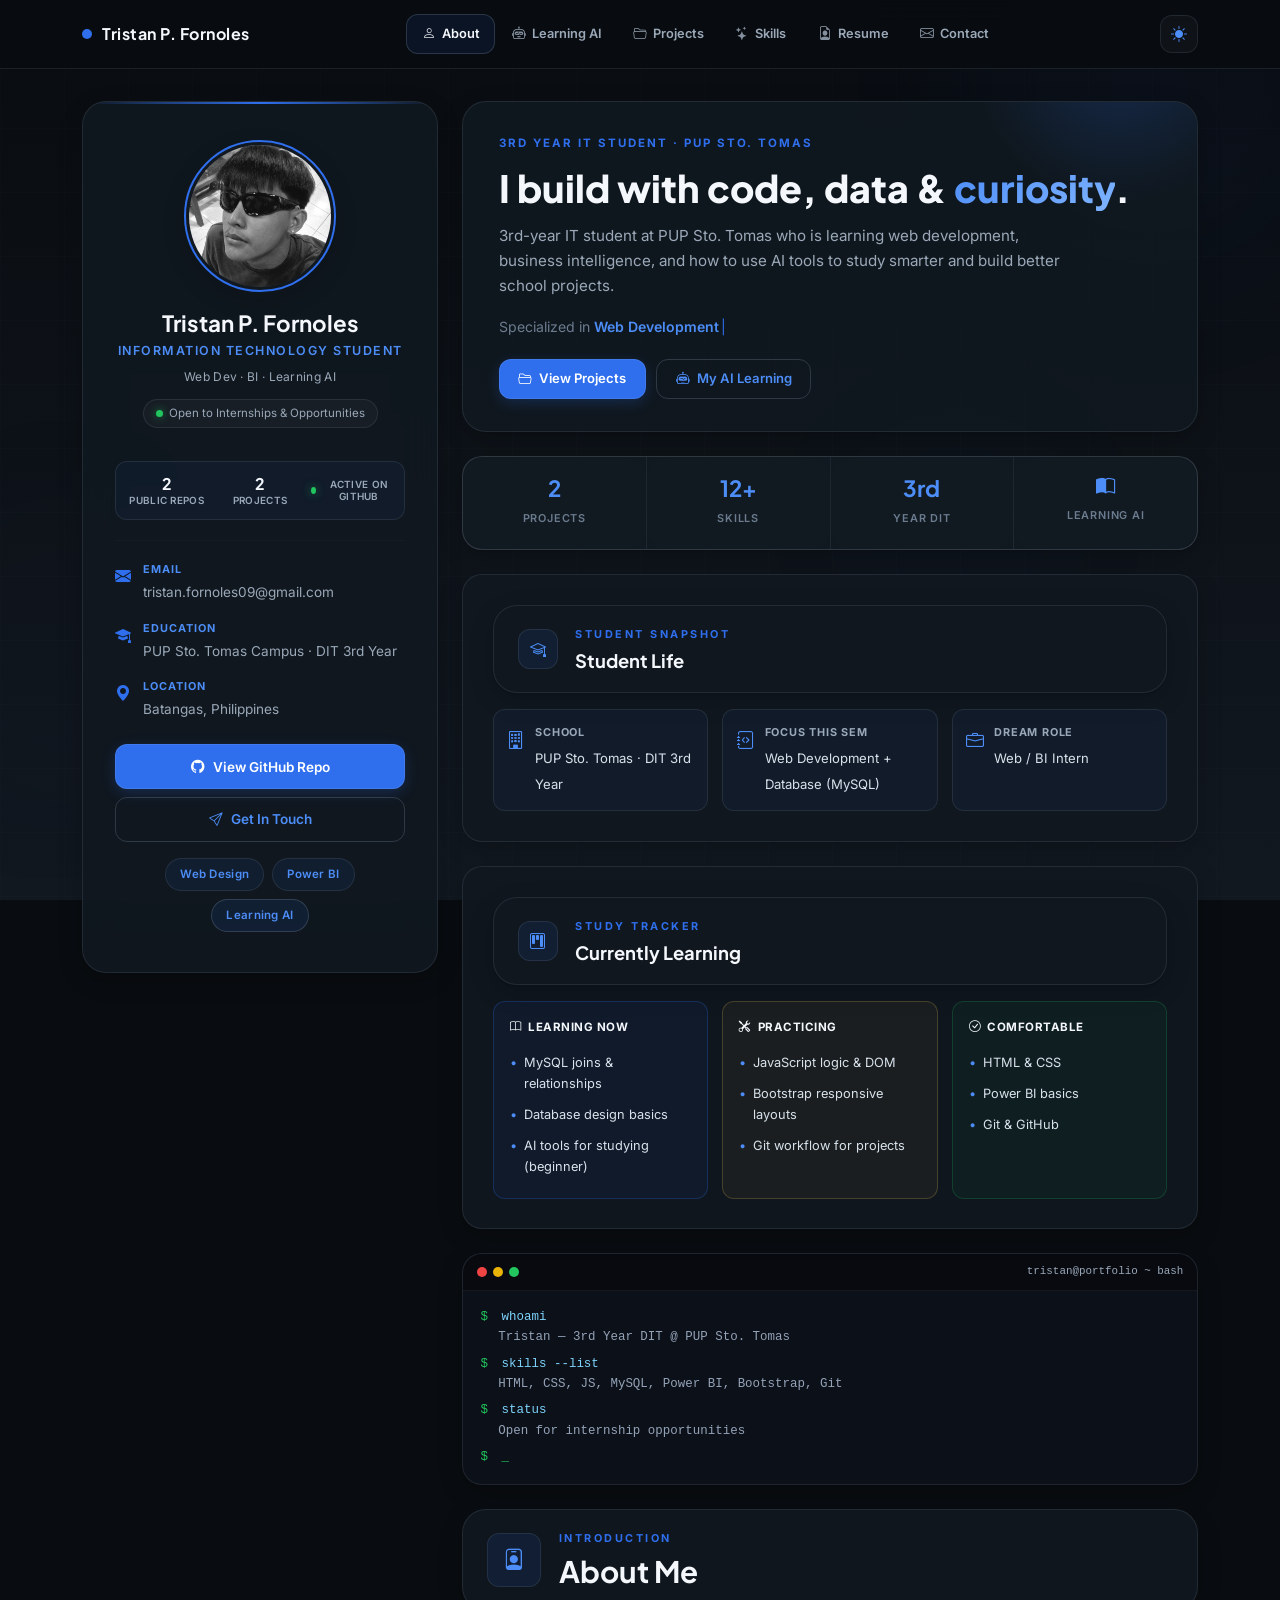
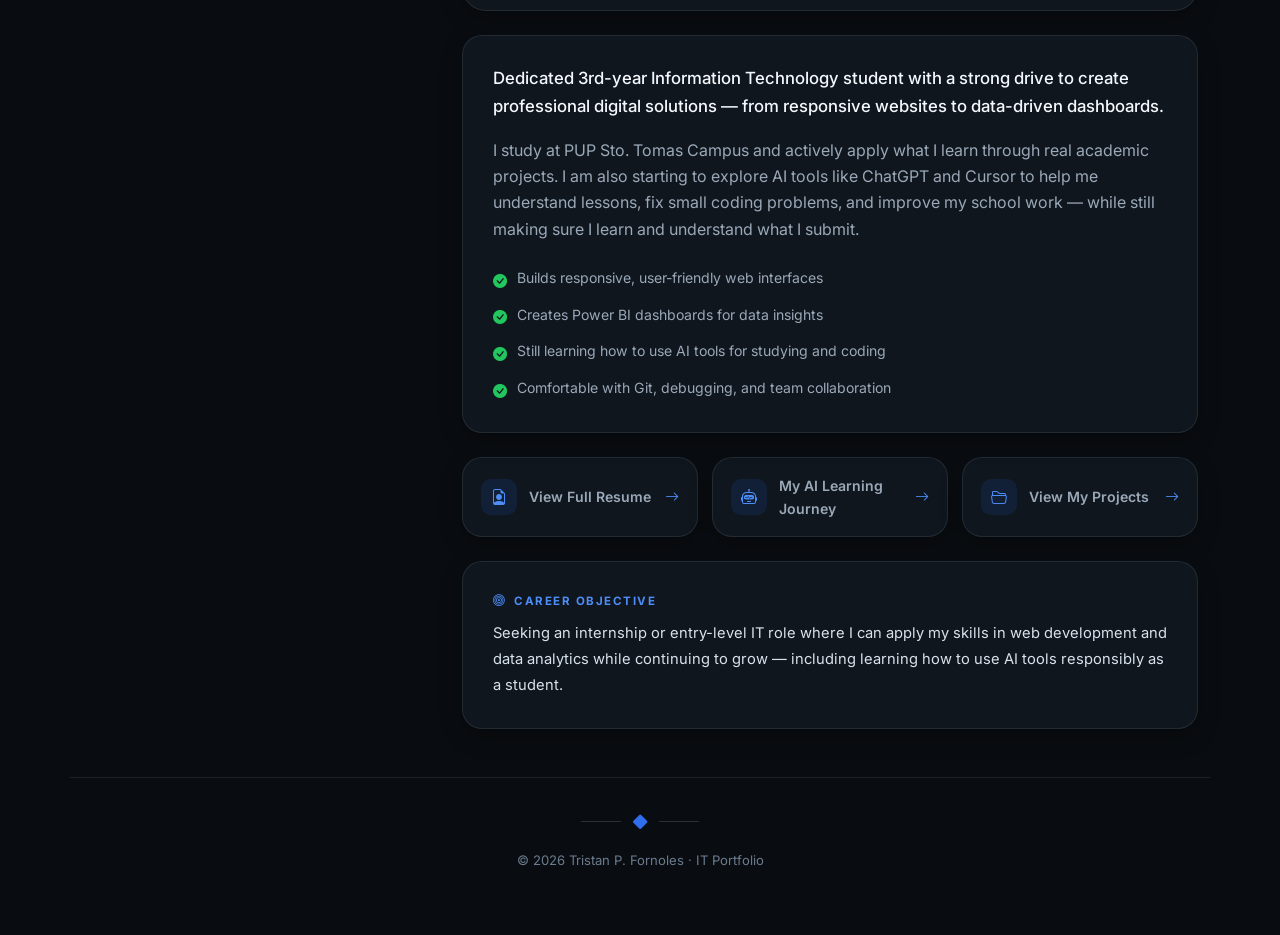
==== commit deaf1266: "Update favicon link to relative path" ====
--- a/index.html
+++ b/index.html
@@ -3,10 +3,25 @@
 
 <head>
     <meta charset="UTF-8">
-    <meta name="viewport" content="width=device-width, initial-scale=1">
+    <meta name="viewport" content="width=device-width, initial-scale=1, viewport-fit=cover">
     <title>Tristan P. Fornoles | IT Portfolio</title>
     <meta name="description"
         content="Portfolio of Tristan P. Fornoles — 3rd Year IT Student skilled in web development, Power BI, data analytics, and currently learning how to use AI tools.">
+    <link rel="icon" type="image/png" href="tanlogo.png">
+
+    <meta name="theme-color" content="#090c10">
+    <meta name="color-scheme" content="dark light">
+    <meta name="mobile-web-app-capable" content="yes">
+    <meta name="apple-mobile-web-app-capable" content="yes">
+    <meta name="apple-mobile-web-app-status-bar-style" content="black-translucent">
+    <meta name="apple-mobile-web-app-title" content="Tristan IT">
+    <meta name="application-name" content="Tristan IT">
+    <meta name="msapplication-TileColor" content="#090c10">
+    <meta name="format-detection" content="telephone=no">
+    <link rel="manifest" href="manifest.json">
+    <link rel="icon" type="image/png" sizes="192x192" href="icons/icon-192.png">
+    <link rel="icon" type="image/png" sizes="512x512" href="icons/icon-512.png">
+    <link rel="apple-touch-icon" href="icons/apple-touch-icon.png">
 
     <link rel="preconnect" href="https://fonts.googleapis.com">
     <link rel="preconnect" href="https://fonts.gstatic.com" crossorigin>
@@ -145,7 +160,8 @@
                         <section class="hero-banner mb-4">
                             <div class="hero-glow"></div>
                             <p class="hero-eyebrow">3rd Year IT Student · PUP Sto. Tomas</p>
-                            <h1 class="hero-title">I build with code, data &amp; <span class="gradient-text">curiosity</span>.
+                            <h1 class="hero-title">I build with code, data &amp; <span
+                                    class="gradient-text">curiosity</span>.
                             </h1>
                             <p class="hero-sub">
                                 3rd-year IT student at PUP Sto. Tomas who is learning web development, business
@@ -186,7 +202,8 @@
 
                         <div class="info-card student-life-card mb-4">
                             <div class="page-header mb-3">
-                                <div class="page-header-icon page-header-icon-sm"><i class="bi bi-mortarboard"></i></div>
+                                <div class="page-header-icon page-header-icon-sm"><i class="bi bi-mortarboard"></i>
+                                </div>
                                 <div>
                                     <span class="section-label">Student Snapshot</span>
                                     <h2 class="section-title mb-0" style="font-size:1.15rem">Student Life</h2>
@@ -243,7 +260,8 @@
                                     </ul>
                                 </div>
                                 <div class="learning-col learning-col-done">
-                                    <span class="learning-col-label"><i class="bi bi-check-circle"></i> Comfortable</span>
+                                    <span class="learning-col-label"><i class="bi bi-check-circle"></i>
+                                        Comfortable</span>
                                     <ul>
                                         <li>HTML &amp; CSS</li>
                                         <li>Power BI basics</li>
@@ -261,13 +279,20 @@
                                 <span class="terminal-title">tristan@portfolio ~ bash</span>
                             </div>
                             <div class="terminal-body" id="terminalBody">
-                                <div class="terminal-line"><span class="terminal-prompt">$</span> <span class="terminal-cmd">whoami</span></div>
-                                <div class="terminal-line terminal-output" data-terminal-out>Tristan — 3rd Year DIT @ PUP Sto. Tomas</div>
-                                <div class="terminal-line"><span class="terminal-prompt">$</span> <span class="terminal-cmd">skills --list</span></div>
-                                <div class="terminal-line terminal-output" data-terminal-out>HTML, CSS, JS, MySQL, Power BI, Bootstrap, Git</div>
-                                <div class="terminal-line"><span class="terminal-prompt">$</span> <span class="terminal-cmd">status</span></div>
-                                <div class="terminal-line terminal-output" data-terminal-out>Open for internship opportunities</div>
-                                <div class="terminal-line terminal-cursor-line"><span class="terminal-prompt">$</span> <span class="terminal-cursor">_</span></div>
+                                <div class="terminal-line"><span class="terminal-prompt">$</span> <span
+                                        class="terminal-cmd">whoami</span></div>
+                                <div class="terminal-line terminal-output" data-terminal-out>Tristan — 3rd Year DIT @
+                                    PUP Sto. Tomas</div>
+                                <div class="terminal-line"><span class="terminal-prompt">$</span> <span
+                                        class="terminal-cmd">skills --list</span></div>
+                                <div class="terminal-line terminal-output" data-terminal-out>HTML, CSS, JS, MySQL, Power
+                                    BI, Bootstrap, Git</div>
+                                <div class="terminal-line"><span class="terminal-prompt">$</span> <span
+                                        class="terminal-cmd">status</span></div>
+                                <div class="terminal-line terminal-output" data-terminal-out>Open for internship
+                                    opportunities</div>
+                                <div class="terminal-line terminal-cursor-line"><span class="terminal-prompt">$</span>
+                                    <span class="terminal-cursor">_</span></div>
                             </div>
                         </div>
 
@@ -467,17 +492,22 @@
                             <div class="row g-4 projects-grid">
                                 <div class="col-md-6">
                                     <div class="info-card project-card project-card-pro">
-                                        <a href="A02_tannnzxc/index_A02.html" class="project-preview project-preview-device">
+                                        <a href="A02_tannnzxc/index_A02.html"
+                                            class="project-preview project-preview-device">
                                             <img src="A02_tannnzxc/images/iphone-15-pro-max.png"
                                                 alt="Tannnzxc Store — iPhone 15 Pro Max preview">
                                         </a>
                                         <div class="project-meta">
                                             <span class="project-badge">Featured</span>
                                             <div class="project-tech-icons">
-                                                <span class="tech-icon" title="HTML5"><i class="bi bi-filetype-html"></i></span>
-                                                <span class="tech-icon" title="CSS3"><i class="bi bi-filetype-css"></i></span>
-                                                <span class="tech-icon" title="Bootstrap"><i class="bi bi-bootstrap"></i></span>
-                                                <span class="tech-icon" title="JavaScript"><i class="bi bi-filetype-js"></i></span>
+                                                <span class="tech-icon" title="HTML5"><i
+                                                        class="bi bi-filetype-html"></i></span>
+                                                <span class="tech-icon" title="CSS3"><i
+                                                        class="bi bi-filetype-css"></i></span>
+                                                <span class="tech-icon" title="Bootstrap"><i
+                                                        class="bi bi-bootstrap"></i></span>
+                                                <span class="tech-icon" title="JavaScript"><i
+                                                        class="bi bi-filetype-js"></i></span>
                                             </div>
                                         </div>
                                         <div class="project-icon"><i class="bi bi-phone"></i></div>
@@ -499,10 +529,14 @@
                                         <div class="project-meta">
                                             <span class="project-badge badge-warm">Live Demo</span>
                                             <div class="project-tech-icons">
-                                                <span class="tech-icon" title="HTML5"><i class="bi bi-filetype-html"></i></span>
-                                                <span class="tech-icon" title="CSS3"><i class="bi bi-filetype-css"></i></span>
-                                                <span class="tech-icon" title="Bootstrap"><i class="bi bi-bootstrap"></i></span>
-                                                <span class="tech-icon" title="JavaScript"><i class="bi bi-filetype-js"></i></span>
+                                                <span class="tech-icon" title="HTML5"><i
+                                                        class="bi bi-filetype-html"></i></span>
+                                                <span class="tech-icon" title="CSS3"><i
+                                                        class="bi bi-filetype-css"></i></span>
+                                                <span class="tech-icon" title="Bootstrap"><i
+                                                        class="bi bi-bootstrap"></i></span>
+                                                <span class="tech-icon" title="JavaScript"><i
+                                                        class="bi bi-filetype-js"></i></span>
                                             </div>
                                         </div>
                                         <div class="project-icon project-icon-warm"><i class="bi bi-cup-hot"></i></div>
@@ -849,7 +883,8 @@
                                 </div>
                                 <div class="goal-item">
                                     <strong>Long-term</strong>
-                                    <p class="mb-0">Keep learning IT skills and explore how AI can help in real projects.
+                                    <p class="mb-0">Keep learning IT skills and explore how AI can help in real
+                                        projects.
                                     </p>
                                 </div>
                             </div>
@@ -941,4 +976,4 @@
     <script src="portfolio.js"></script>
 </body>
 
-</html>+</html>
--- a/style_portfolio.css
+++ b/style_portfolio.css
@@ -62,7 +62,10 @@
 
 * { box-sizing: border-box; }
 
-html { scroll-behavior: smooth; }
+html {
+    scroll-behavior: smooth;
+    -webkit-text-size-adjust: 100%;
+}
 
 body {
     background: var(--bg-deep);
@@ -73,8 +76,14 @@
     color: var(--text);
     font-family: var(--font-body);
     min-height: 100vh;
+    min-height: 100dvh;
     line-height: 1.65;
     transition: background 0.4s, color 0.3s;
+    overscroll-behavior-y: none;
+    touch-action: manipulation;
+    padding-left: env(safe-area-inset-left);
+    padding-right: env(safe-area-inset-right);
+    padding-bottom: env(safe-area-inset-bottom);
 }
 
 [data-theme="light"] body {
@@ -152,7 +161,7 @@
     background: rgba(9, 12, 16, 0.88);
     backdrop-filter: blur(16px);
     border-bottom: 1px solid var(--border);
-    padding: 0.85rem 0 0;
+    padding: calc(0.85rem + env(safe-area-inset-top)) 0 0;
     margin-bottom: 2rem;
     position: sticky;
     top: 0;
@@ -1722,8 +1731,8 @@
 
 .back-top {
     position: fixed;
-    bottom: 1.5rem;
-    right: 1.5rem;
+    bottom: calc(1.5rem + env(safe-area-inset-bottom));
+    right: calc(1.5rem + env(safe-area-inset-right));
     width: 44px;
     height: 44px;
     border-radius: var(--radius-sm);
@@ -1755,8 +1764,8 @@
 
 .toast-msg {
     position: fixed;
-    bottom: 5.5rem;
-    right: 1.5rem;
+    bottom: calc(5.5rem + env(safe-area-inset-bottom));
+    right: calc(1.5rem + env(safe-area-inset-right));
     background: var(--surface-solid);
     color: var(--text);
     border: 1px solid var(--border-bright);
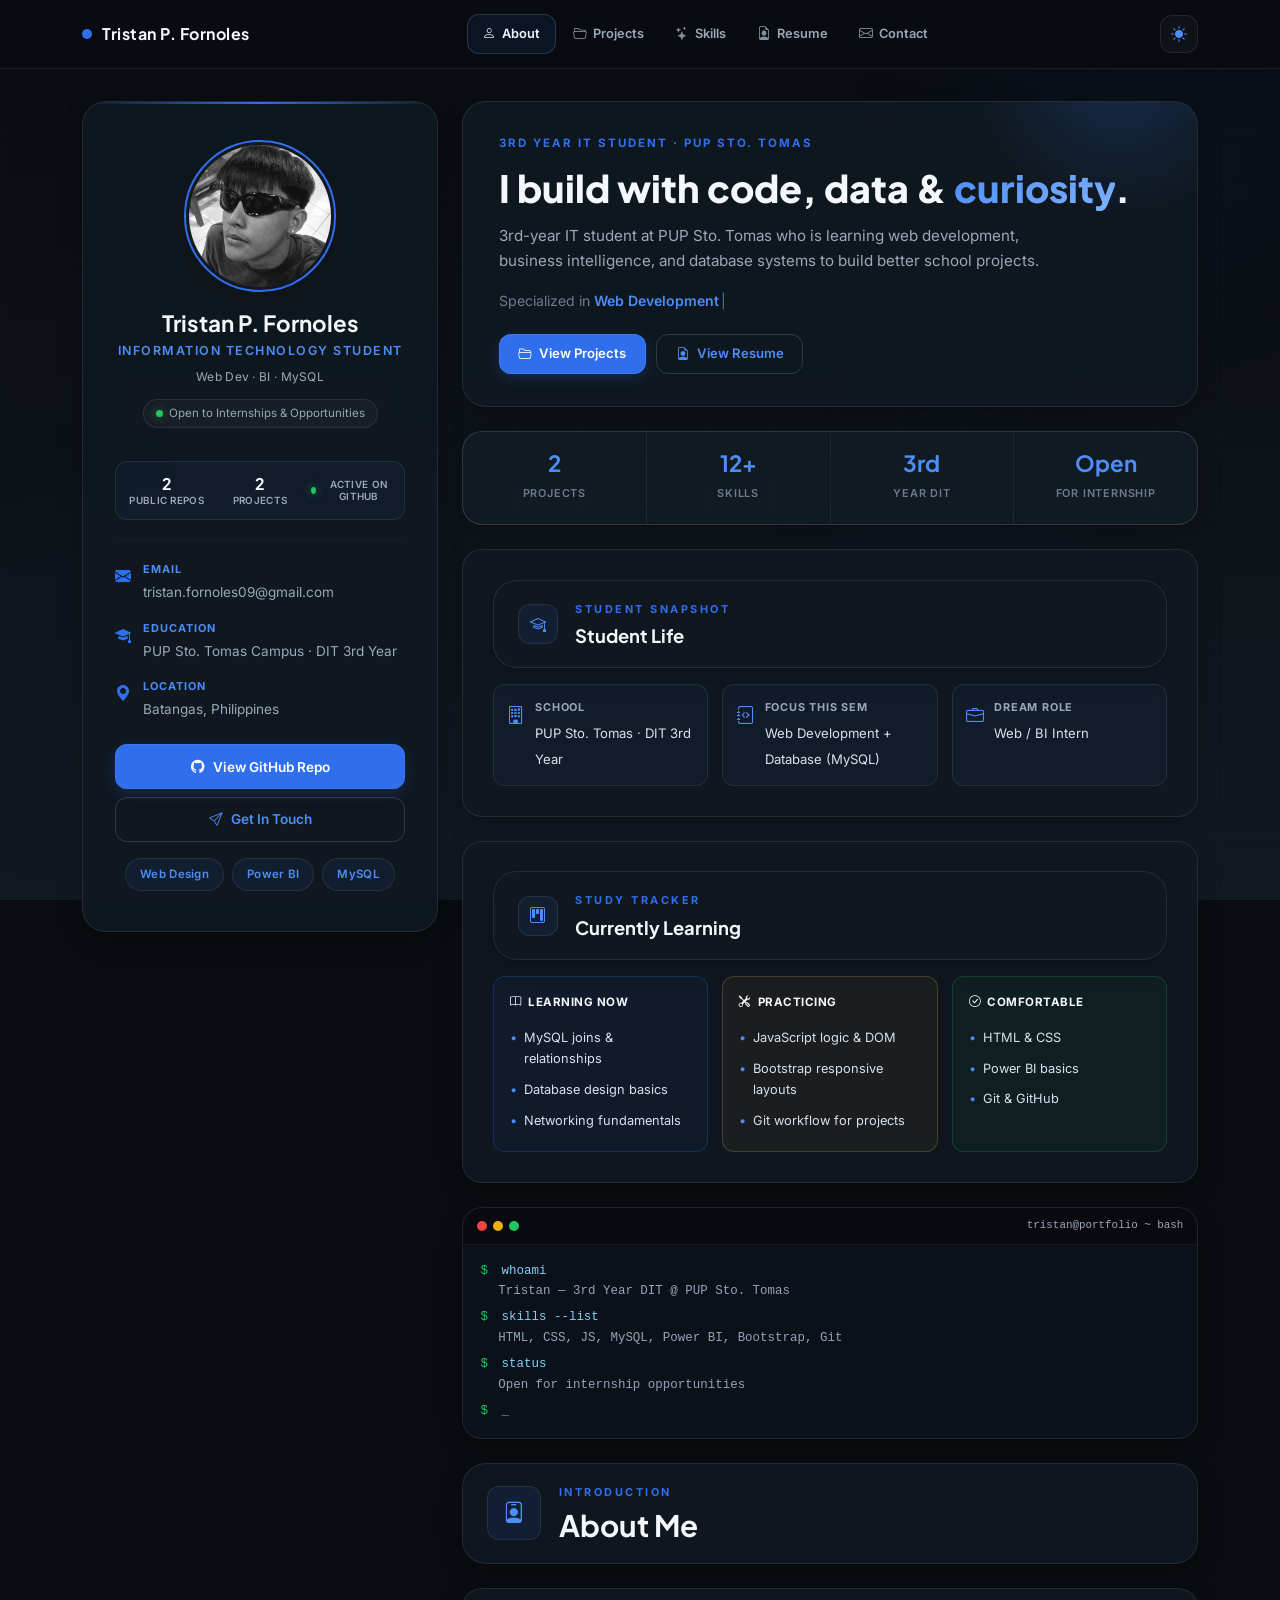
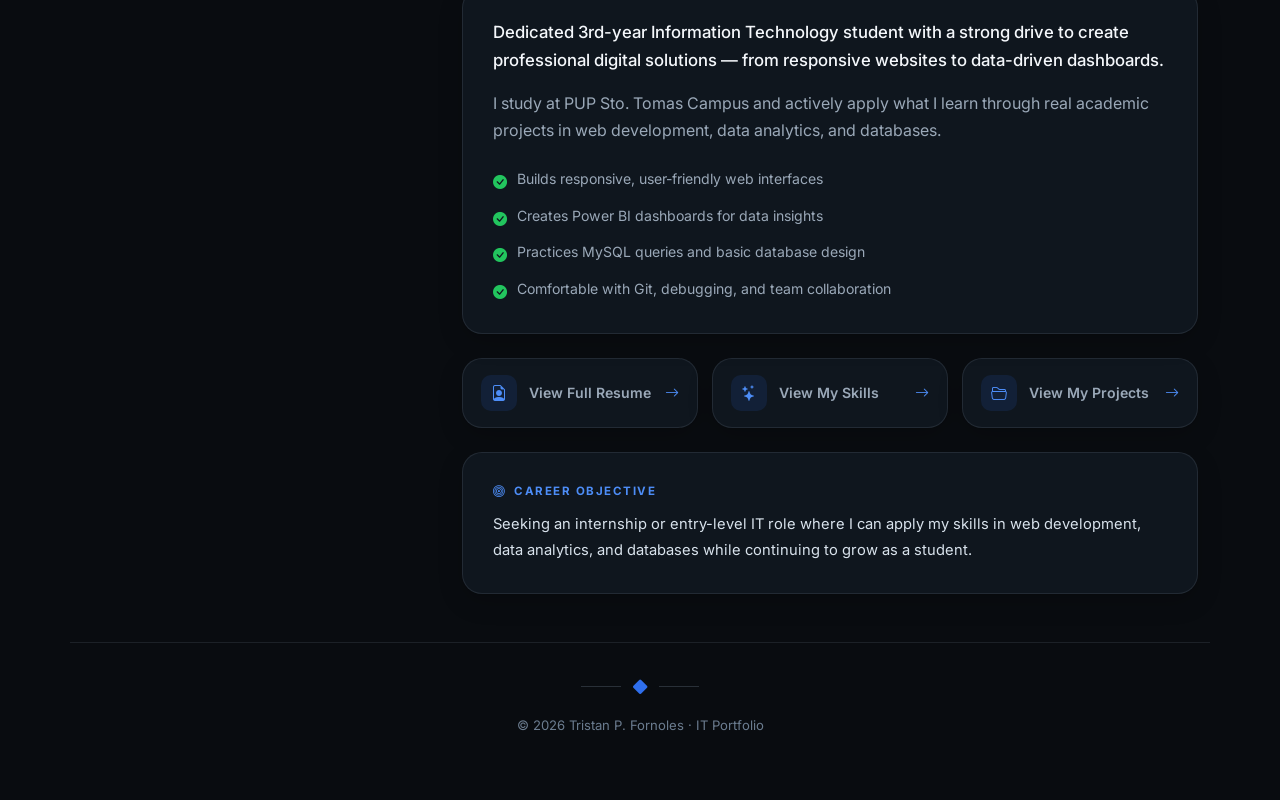
==== commit 842a6ca2: "Move mobile nav to bottom and remove Learning AI section" ====
--- a/index.html
+++ b/index.html
@@ -6,7 +6,7 @@
     <meta name="viewport" content="width=device-width, initial-scale=1, viewport-fit=cover">
     <title>Tristan P. Fornoles | IT Portfolio</title>
     <meta name="description"
-        content="Portfolio of Tristan P. Fornoles — 3rd Year IT Student skilled in web development, Power BI, data analytics, and currently learning how to use AI tools.">
+        content="Portfolio of Tristan P. Fornoles — 3rd Year IT Student skilled in web development, Power BI, data analytics, and MySQL.">
     <link rel="icon" type="image/png" href="tanlogo.png">
 
     <meta name="theme-color" content="#090c10">
@@ -49,7 +49,6 @@
             </a>
             <nav class="top-nav" aria-label="Main navigation">
                 <a href="#about" data-nav="about"><i class="bi bi-person"></i> About</a>
-                <a href="#ai" data-nav="ai"><i class="bi bi-robot"></i> Learning AI</a>
                 <a href="#academic" data-nav="academic"><i class="bi bi-folder2-open"></i> Projects</a>
                 <a href="#skills" data-nav="skills"><i class="bi bi-stars"></i> Skills</a>
                 <a href="#resume" data-nav="resume"><i class="bi bi-file-earmark-person"></i> Resume</a>
@@ -59,21 +58,17 @@
                 <button type="button" class="icon-btn" id="themeToggle" aria-label="Toggle light mode">
                     <i class="bi bi-sun-fill"></i>
                 </button>
-                <button type="button" class="icon-btn menu-btn" id="menuToggle" aria-label="Open menu"
-                    aria-expanded="false">
-                    <i class="bi bi-list"></i>
-                </button>
             </div>
         </div>
-        <nav class="mobile-nav" id="mobileNav" aria-label="Mobile navigation">
-            <a href="#about" data-nav="about"><i class="bi bi-person"></i> About</a>
-            <a href="#ai" data-nav="ai"><i class="bi bi-robot"></i> Learning AI</a>
-            <a href="#academic" data-nav="academic"><i class="bi bi-folder2-open"></i> Projects</a>
-            <a href="#skills" data-nav="skills"><i class="bi bi-stars"></i> Skills</a>
-            <a href="#resume" data-nav="resume"><i class="bi bi-file-earmark-person"></i> Resume</a>
-            <a href="#contact" data-nav="contact"><i class="bi bi-envelope"></i> Contact</a>
-        </nav>
     </header>
+
+    <nav class="bottom-nav" id="mobileNav" aria-label="Mobile navigation">
+        <a href="#about" data-nav="about"><i class="bi bi-person"></i><span>About</span></a>
+        <a href="#academic" data-nav="academic"><i class="bi bi-folder2-open"></i><span>Projects</span></a>
+        <a href="#skills" data-nav="skills"><i class="bi bi-stars"></i><span>Skills</span></a>
+        <a href="#resume" data-nav="resume"><i class="bi bi-file-earmark-person"></i><span>Resume</span></a>
+        <a href="#contact" data-nav="contact"><i class="bi bi-envelope"></i><span>Contact</span></a>
+    </nav>
 
     <div class="container page-wrap pb-5">
         <div class="row g-4">
@@ -87,7 +82,7 @@
 
                     <h3 class="profile-name">Tristan P. Fornoles</h3>
                     <p class="profile-role">Information Technology Student</p>
-                    <p class="profile-tagline">Web Dev · BI · Learning AI</p>
+                    <p class="profile-tagline">Web Dev · BI · MySQL</p>
                     <div class="profile-status">
                         <span class="status-dot"></span>
                         Open to Internships & Opportunities
@@ -147,7 +142,7 @@
                     <div class="d-flex justify-content-center flex-wrap gap-2 mt-3">
                         <span class="badge-custom">Web Design</span>
                         <span class="badge-custom">Power BI</span>
-                        <span class="badge-custom badge-ai">Learning AI</span>
+                        <span class="badge-custom">MySQL</span>
                     </div>
                 </div>
             </div>
@@ -165,7 +160,7 @@
                             </h1>
                             <p class="hero-sub">
                                 3rd-year IT student at PUP Sto. Tomas who is learning web development, business
-                                intelligence, and how to use AI tools to study smarter and build better school projects.
+                                intelligence, and database systems to build better school projects.
                             </p>
                             <div class="hero-typed">
                                 Specialized in <span id="typedText" class="typed-highlight"></span><span
@@ -175,8 +170,8 @@
                                 <a href="#academic" class="btn btn-repo btn-sm-hero" data-nav="academic">
                                     <i class="bi bi-folder2-open me-2"></i>View Projects
                                 </a>
-                                <a href="#ai" class="btn btn-outline-accent btn-sm-hero" data-nav="ai">
-                                    <i class="bi bi-robot me-2"></i>My AI Learning
+                                <a href="#resume" class="btn btn-outline-accent btn-sm-hero" data-nav="resume">
+                                    <i class="bi bi-file-earmark-person me-2"></i>View Resume
                                 </a>
                             </div>
                         </section>
@@ -194,9 +189,9 @@
                                 <strong>3rd</strong>
                                 <span>Year DIT</span>
                             </div>
-                            <div class="stat-item stat-ai">
-                                <strong><i class="bi bi-book-half"></i></strong>
-                                <span>Learning AI</span>
+                            <div class="stat-item">
+                                <strong>Open</strong>
+                                <span>For Internship</span>
                             </div>
                         </div>
 
@@ -248,7 +243,7 @@
                                     <ul>
                                         <li>MySQL joins &amp; relationships</li>
                                         <li>Database design basics</li>
-                                        <li>AI tools for studying (beginner)</li>
+                                        <li>Networking fundamentals</li>
                                     </ul>
                                 </div>
                                 <div class="learning-col learning-col-practice">
@@ -311,10 +306,7 @@
                                 </p>
                                 <p class="lead-muted mb-4">
                                     I study at PUP Sto. Tomas Campus and actively apply what I learn through real
-                                    academic
-                                    projects. I am also starting to explore AI tools like ChatGPT and Cursor to help me
-                                    understand lessons, fix small coding problems, and improve my school work — while
-                                    still making sure I learn and understand what I submit.
+                                    academic projects in web development, data analytics, and databases.
                                 </p>
                                 <div class="about-highlights">
                                     <div class="highlight-item">
@@ -327,7 +319,7 @@
                                     </div>
                                     <div class="highlight-item">
                                         <i class="bi bi-check-circle-fill"></i>
-                                        <span>Still learning how to use AI tools for studying and coding</span>
+                                        <span>Practices MySQL queries and basic database design</span>
                                     </div>
                                     <div class="highlight-item">
                                         <i class="bi bi-check-circle-fill"></i>
@@ -342,9 +334,9 @@
                                     <span>View Full Resume</span>
                                     <i class="bi bi-arrow-right quick-arrow"></i>
                                 </a>
-                                <a href="#ai" class="quick-nav-card" data-nav="ai">
-                                    <i class="bi bi-robot"></i>
-                                    <span>My AI Learning Journey</span>
+                                <a href="#skills" class="quick-nav-card" data-nav="skills">
+                                    <i class="bi bi-stars"></i>
+                                    <span>View My Skills</span>
                                     <i class="bi bi-arrow-right quick-arrow"></i>
                                 </a>
                                 <a href="#academic" class="quick-nav-card" data-nav="academic">
@@ -358,123 +350,7 @@
                                 <div class="objective-label"><i class="bi bi-bullseye"></i> Career Objective</div>
                                 <p class="mb-0 objective-text">
                                     Seeking an internship or entry-level IT role where I can apply my skills in
-                                    web development and data analytics while continuing to grow — including learning
-                                    how to use AI tools responsibly as a student.
-                                </p>
-                            </div>
-                        </section>
-                    </div>
-
-                    <div class="page-view" id="page-ai" data-page="ai">
-                        <section class="page-section ai-section">
-                            <div class="page-header">
-                                <div class="page-header-icon page-header-icon-ai"><i class="bi bi-robot"></i></div>
-                                <div>
-                                    <span class="section-label">Still Learning</span>
-                                    <h2 class="section-title mb-0">Learning to Use AI</h2>
-                                </div>
-                            </div>
-                            <p class="section-intro ai-section-intro">
-                                As a 3rd-year IT student, I am still a beginner when it comes to AI. I am not an expert
-                                yet — I am just starting to learn how tools like ChatGPT and Cursor can help me study,
-                                practice coding, and finish school projects. I always try to understand the answers I
-                                get and use AI honestly as a student.
-                            </p>
-
-                            <div class="row g-4 mb-4">
-                                <div class="col-md-6">
-                                    <div class="ai-card">
-                                        <div class="ai-card-top">
-                                            <div class="ai-card-icon"><i class="bi bi-chat-dots"></i></div>
-                                            <span class="ai-card-num">01</span>
-                                        </div>
-                                        <h5>Asking Basic Questions</h5>
-                                        <p class="ai-card-text">
-                                            I use ChatGPT to ask simple questions about IT topics, coding errors, and
-                                            lessons I do not fully understand yet — then I read and practice the
-                                            explanation on my own.
-                                        </p>
-                                        <span class="ai-card-tag">ChatGPT · Study Help</span>
-                                    </div>
-                                </div>
-                                <div class="col-md-6">
-                                    <div class="ai-card">
-                                        <div class="ai-card-top">
-                                            <div class="ai-card-icon"><i class="bi bi-terminal"></i></div>
-                                            <span class="ai-card-num">02</span>
-                                        </div>
-                                        <h5>Trying AI in Coding</h5>
-                                        <p class="ai-card-text">
-                                            I am learning to use Cursor and similar tools to get small code suggestions,
-                                            fix simple bugs, and see how other people write code — but I still review
-                                            everything before submitting.
-                                        </p>
-                                        <span class="ai-card-tag">Cursor · Beginner</span>
-                                    </div>
-                                </div>
-                                <div class="col-md-6">
-                                    <div class="ai-card">
-                                        <div class="ai-card-top">
-                                            <div class="ai-card-icon"><i class="bi bi-pencil-square"></i></div>
-                                            <span class="ai-card-num">03</span>
-                                        </div>
-                                        <h5>Learning Simple Prompts</h5>
-                                        <p class="ai-card-text">
-                                            I am still practicing how to write clear prompts — like explaining my
-                                            problem, what language I use, and what output I need — so AI can give me
-                                            better and easier-to-understand answers.
-                                        </p>
-                                        <span class="ai-card-tag">Basic Prompts</span>
-                                    </div>
-                                </div>
-                                <div class="col-md-6">
-                                    <div class="ai-card">
-                                        <div class="ai-card-top">
-                                            <div class="ai-card-icon"><i class="bi bi-journal-text"></i></div>
-                                            <span class="ai-card-num">04</span>
-                                        </div>
-                                        <h5>Help with School Work</h5>
-                                        <p class="ai-card-text">
-                                            Sometimes I use AI to get ideas for documentation, README files, or report
-                                            wording — then I rewrite it in my own words and check if it matches what I
-                                            actually did in my project.
-                                        </p>
-                                        <span class="ai-card-tag">Docs · Reports</span>
-                                    </div>
-                                </div>
-                            </div>
-
-                            <div class="info-card ai-tools-card">
-                                <div class="ai-tools-header">
-                                    <div class="ai-tools-icon"><i class="bi bi-cpu"></i></div>
-                                    <div>
-                                        <h5 class="fw-bold mb-1">AI Tools I'm Exploring</h5>
-                                        <p class="ai-tools-sub mb-0">Tools I am still learning to use as a student
-                                        </p>
-                                    </div>
-                                </div>
-                                <div class="ai-tool-grid">
-                                    <div class="ai-tool-item">
-                                        <span class="ai-tool-name"><i class="bi bi-chat-dots"></i> ChatGPT</span>
-                                        <span class="ai-tool-desc">Asking questions &amp; studying IT topics</span>
-                                    </div>
-                                    <div class="ai-tool-item">
-                                        <span class="ai-tool-name"><i class="bi bi-braces"></i> Cursor IDE</span>
-                                        <span class="ai-tool-desc">Trying AI help while coding</span>
-                                    </div>
-                                    <div class="ai-tool-item">
-                                        <span class="ai-tool-name"><i class="bi bi-github"></i> GitHub Copilot</span>
-                                        <span class="ai-tool-desc">Still exploring code suggestions</span>
-                                    </div>
-                                    <div class="ai-tool-item">
-                                        <span class="ai-tool-name"><i class="bi bi-search"></i> AI Search</span>
-                                        <span class="ai-tool-desc">Finding tutorials &amp; explanations</span>
-                                    </div>
-                                </div>
-                                <p class="ai-ethics-note mb-0 mt-3">
-                                    <i class="bi bi-shield-check me-1"></i>
-                                    I am still learning how to use AI properly. I do not copy answers blindly — I study
-                                    them, test them, and make sure I understand my own work.
+                                    web development, data analytics, and databases while continuing to grow as a student.
                                 </p>
                             </div>
                         </section>
@@ -579,16 +455,15 @@
                                 </div>
 
                                 <div class="col-md-6">
-                                    <div class="skill-card skill-card-ai">
+                                    <div class="skill-card">
                                         <div class="skill-card-header">
-                                            <div class="skill-icon ai"><i class="bi bi-robot"></i></div>
-                                            <h6>Learning AI</h6>
+                                            <div class="skill-icon tools"><i class="bi bi-database"></i></div>
+                                            <h6>Databases</h6>
                                         </div>
                                         <div class="skill-tags">
-                                            <span class="skill-tag highlight">ChatGPT Basics</span>
-                                            <span class="skill-tag highlight">Cursor (Beginner)</span>
-                                            <span class="skill-tag highlight">Simple Prompts</span>
-                                            <span class="skill-tag highlight">AI for Studying</span>
+                                            <span class="skill-tag highlight">MySQL Basics</span>
+                                            <span class="skill-tag highlight">Tables &amp; Queries</span>
+                                            <span class="skill-tag highlight">Database Design</span>
                                         </div>
                                     </div>
                                 </div>
@@ -632,15 +507,6 @@
                                     </div>
                                     <div class="skill-bar">
                                         <div class="skill-bar-fill" data-width="85%"></div>
-                                    </div>
-                                </div>
-                                <div class="skill-level">
-                                    <div class="skill-level-head">
-                                        <span>Learning to Use AI</span>
-                                        <span>35%</span>
-                                    </div>
-                                    <div class="skill-bar">
-                                        <div class="skill-bar-fill ai-bar" data-width="35%"></div>
                                     </div>
                                 </div>
                                 <div class="skill-level">
@@ -697,8 +563,7 @@
                             <h5 class="resume-block-title"><i class="bi bi-bullseye"></i> Career Objective</h5>
                             <p class="resume-text mb-0">
                                 Motivated 3rd-year IT student at PUP Sto. Tomas Campus with hands-on experience in
-                                building responsive websites and Power BI dashboards. I am also beginning to learn how
-                                AI tools can support my studies and school projects.
+                                building responsive websites, Power BI dashboards, and basic MySQL databases.
                                 Looking to contribute to a team that values innovation, continuous learning, and
                                 practical problem-solving.
                             </p>
@@ -717,7 +582,7 @@
                                                 <p class="resume-meta">Polytechnic University of the Philippines — Sto.
                                                     Tomas Campus</p>
                                                 <p class="resume-text small mb-0">3rd Year · DIT · Web Development,
-                                                    Business Intelligence, Learning AI Tools</p>
+                                                    Business Intelligence, Database Systems</p>
                                             </div>
                                         </div>
                                         <div class="timeline-item">
@@ -824,8 +689,6 @@
                                             Bootstrap, JS)</li>
                                         <li><span class="resume-list-badge">Completed</span> Git &amp; GitHub Version
                                             Control</li>
-                                        <li><span class="resume-list-badge">Self-Study</span> Learning AI Tools
-                                            (ChatGPT, Cursor — Beginner)</li>
                                         <li><span class="resume-list-badge">Academic</span> System Administration &amp;
                                             Networking Labs</li>
                                     </ul>
@@ -883,8 +746,7 @@
                                 </div>
                                 <div class="goal-item">
                                     <strong>Long-term</strong>
-                                    <p class="mb-0">Keep learning IT skills and explore how AI can help in real
-                                        projects.
+                                    <p class="mb-0">Keep learning IT skills and grow as a web or BI developer.
                                     </p>
                                 </div>
                             </div>
--- a/style_portfolio.css
+++ b/style_portfolio.css
@@ -216,8 +216,7 @@
     gap: 0.15rem;
 }
 
-.top-nav a,
-.mobile-nav a {
+.top-nav a {
     color: var(--text-muted);
     text-decoration: none;
     font-size: 0.8rem;
@@ -230,23 +229,19 @@
     gap: 6px;
 }
 
-.top-nav a i,
-.mobile-nav a i {
+.top-nav a i {
     font-size: 0.85rem;
     opacity: 0.85;
 }
 
 .top-nav a:hover,
-.top-nav a.active,
-.mobile-nav a:hover,
-.mobile-nav a.active {
+.top-nav a.active {
     color: var(--text);
     background: rgba(47, 111, 237, 0.1);
     box-shadow: none;
 }
 
-.top-nav a.active,
-.mobile-nav a.active {
+.top-nav a.active {
     border: 1px solid var(--border-bright);
 }
 
@@ -276,26 +271,8 @@
     transform: translateY(-1px);
 }
 
-.menu-btn { display: none; }
-
-.mobile-nav {
+.bottom-nav {
     display: none;
-    flex-direction: column;
-    gap: 0.25rem;
-    padding: 0 0 1rem;
-    border-top: 1px solid var(--border);
-    margin-top: 0;
-    max-height: 0;
-    overflow: hidden;
-    opacity: 0;
-    transition: max-height 0.35s ease, opacity 0.3s, padding 0.3s;
-}
-
-.mobile-nav.open {
-    display: flex;
-    max-height: 320px;
-    opacity: 1;
-    padding: 0.75rem 0 1rem;
 }
 
 .hero-banner {
@@ -2036,10 +2013,6 @@
     100% { width: 0; margin-left: 100%; }
 }
 
-.mobile-nav a {
-    padding: 0.65rem 1rem;
-    border-radius: var(--radius-sm);
-}
 
 .github-highlights {
     display: grid;
@@ -2388,17 +2361,81 @@
 }
 
 @media (max-width: 991px) {
+    body {
+        padding-bottom: calc(4.75rem + env(safe-area-inset-bottom));
+    }
+
     .profile-card { position: static; }
     .top-nav { display: none; }
-    .menu-btn { display: flex; }
     .stats-strip { grid-template-columns: repeat(2, 1fr); }
-    .ai-tool-grid { grid-template-columns: 1fr; }
     .quick-nav-cards { grid-template-columns: 1fr; }
     .goals-grid { grid-template-columns: 1fr; }
     .student-life-grid { grid-template-columns: 1fr; }
     .learning-board { grid-template-columns: 1fr; }
     .github-highlights { grid-template-columns: 1fr; }
     .gh-stat-active { justify-content: flex-start; }
+
+    .bottom-nav {
+        display: grid;
+        grid-template-columns: repeat(5, 1fr);
+        position: fixed;
+        left: 0;
+        right: 0;
+        bottom: 0;
+        z-index: 200;
+        background: rgba(9, 12, 16, 0.94);
+        backdrop-filter: blur(18px);
+        border-top: 1px solid var(--border);
+        padding: 0.45rem 0.35rem calc(0.45rem + env(safe-area-inset-bottom));
+        box-shadow: 0 -8px 24px rgba(0, 0, 0, 0.25);
+    }
+
+    [data-theme="light"] .bottom-nav {
+        background: rgba(255, 255, 255, 0.94);
+        box-shadow: 0 -8px 24px rgba(15, 23, 42, 0.08);
+    }
+
+    .bottom-nav a {
+        display: flex;
+        flex-direction: column;
+        align-items: center;
+        justify-content: center;
+        gap: 3px;
+        color: var(--text-muted);
+        text-decoration: none;
+        font-size: 0.62rem;
+        font-weight: 600;
+        padding: 0.35rem 0.15rem;
+        border-radius: 12px;
+        min-width: 0;
+        transition: color 0.2s, background 0.2s;
+    }
+
+    .bottom-nav a i {
+        font-size: 1.15rem;
+        line-height: 1;
+    }
+
+    .bottom-nav a span {
+        white-space: nowrap;
+        overflow: hidden;
+        text-overflow: ellipsis;
+        max-width: 100%;
+    }
+
+    .bottom-nav a.active,
+    .bottom-nav a:hover {
+        color: var(--accent);
+        background: rgba(47, 111, 237, 0.1);
+    }
+
+    .back-top {
+        bottom: calc(5.5rem + env(safe-area-inset-bottom));
+    }
+
+    .toast-msg {
+        bottom: calc(6.5rem + env(safe-area-inset-bottom));
+    }
 }
 
 @media (max-width: 576px) {
